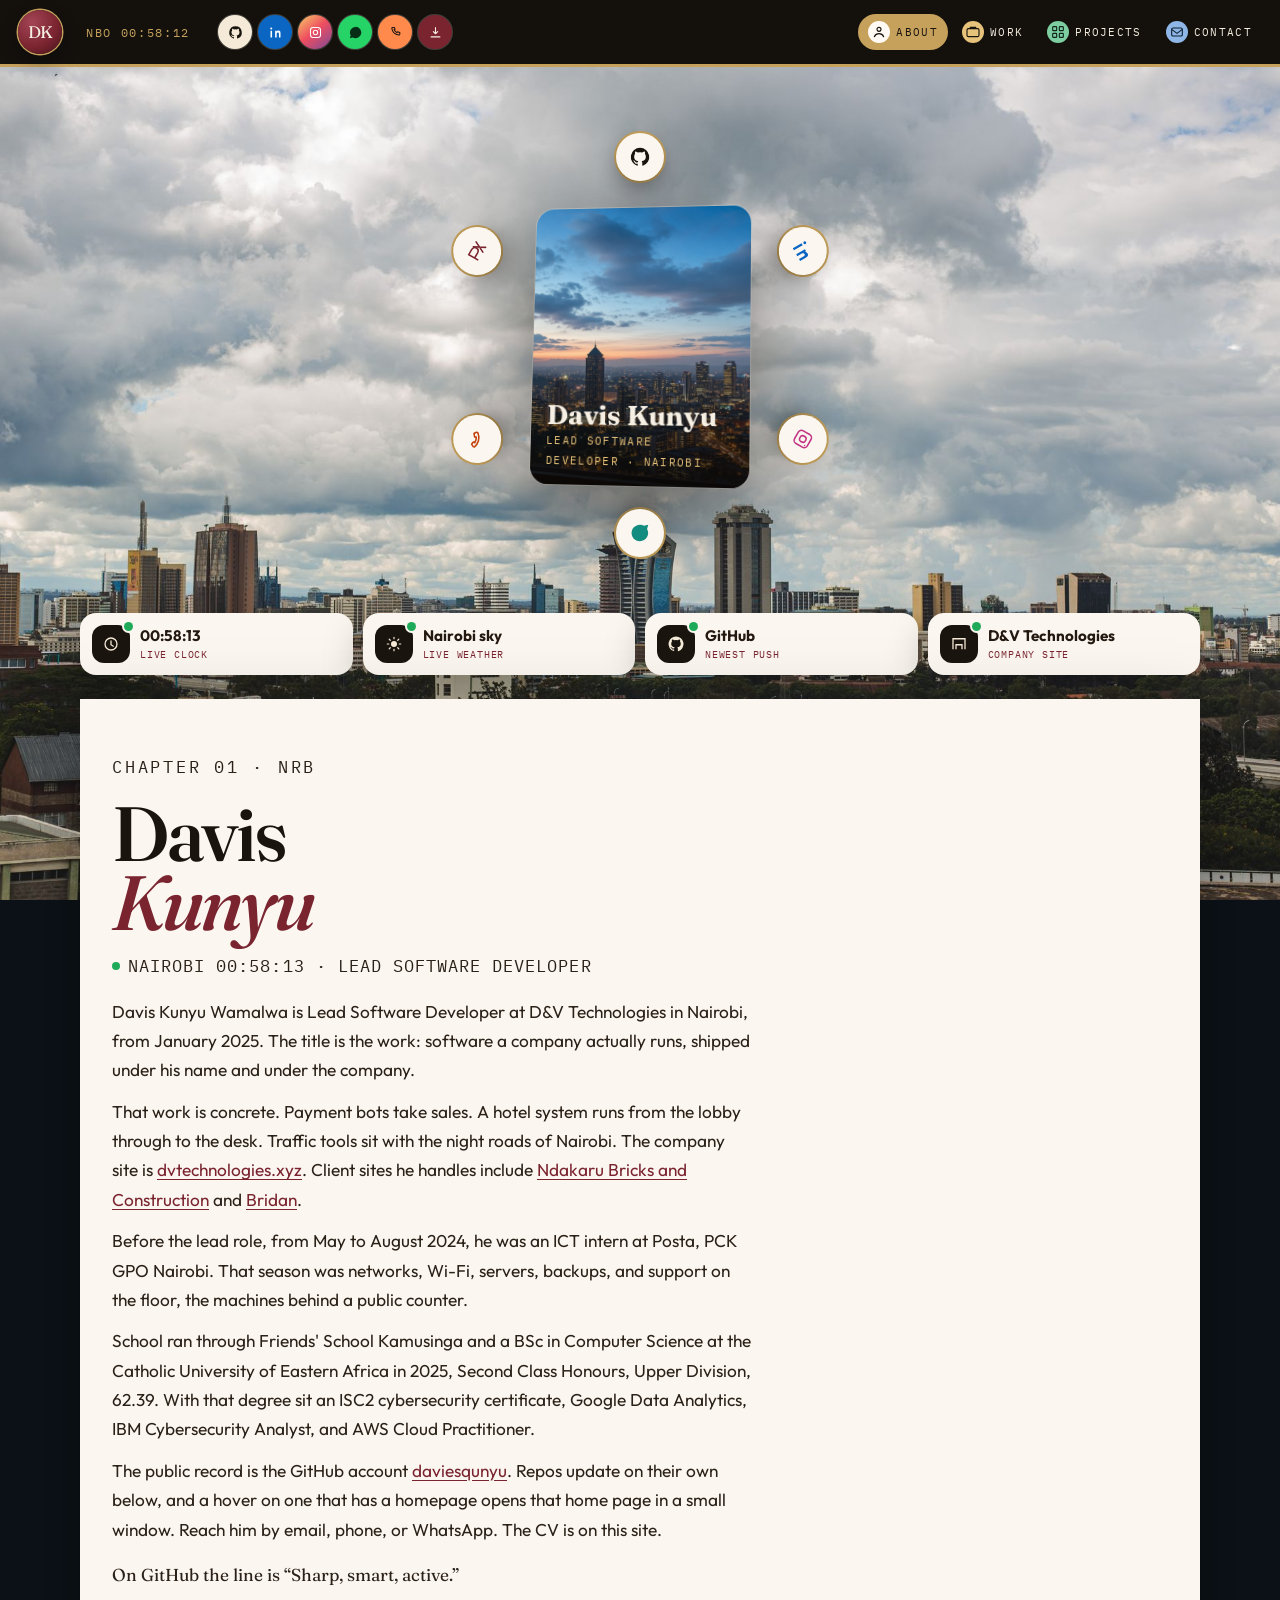
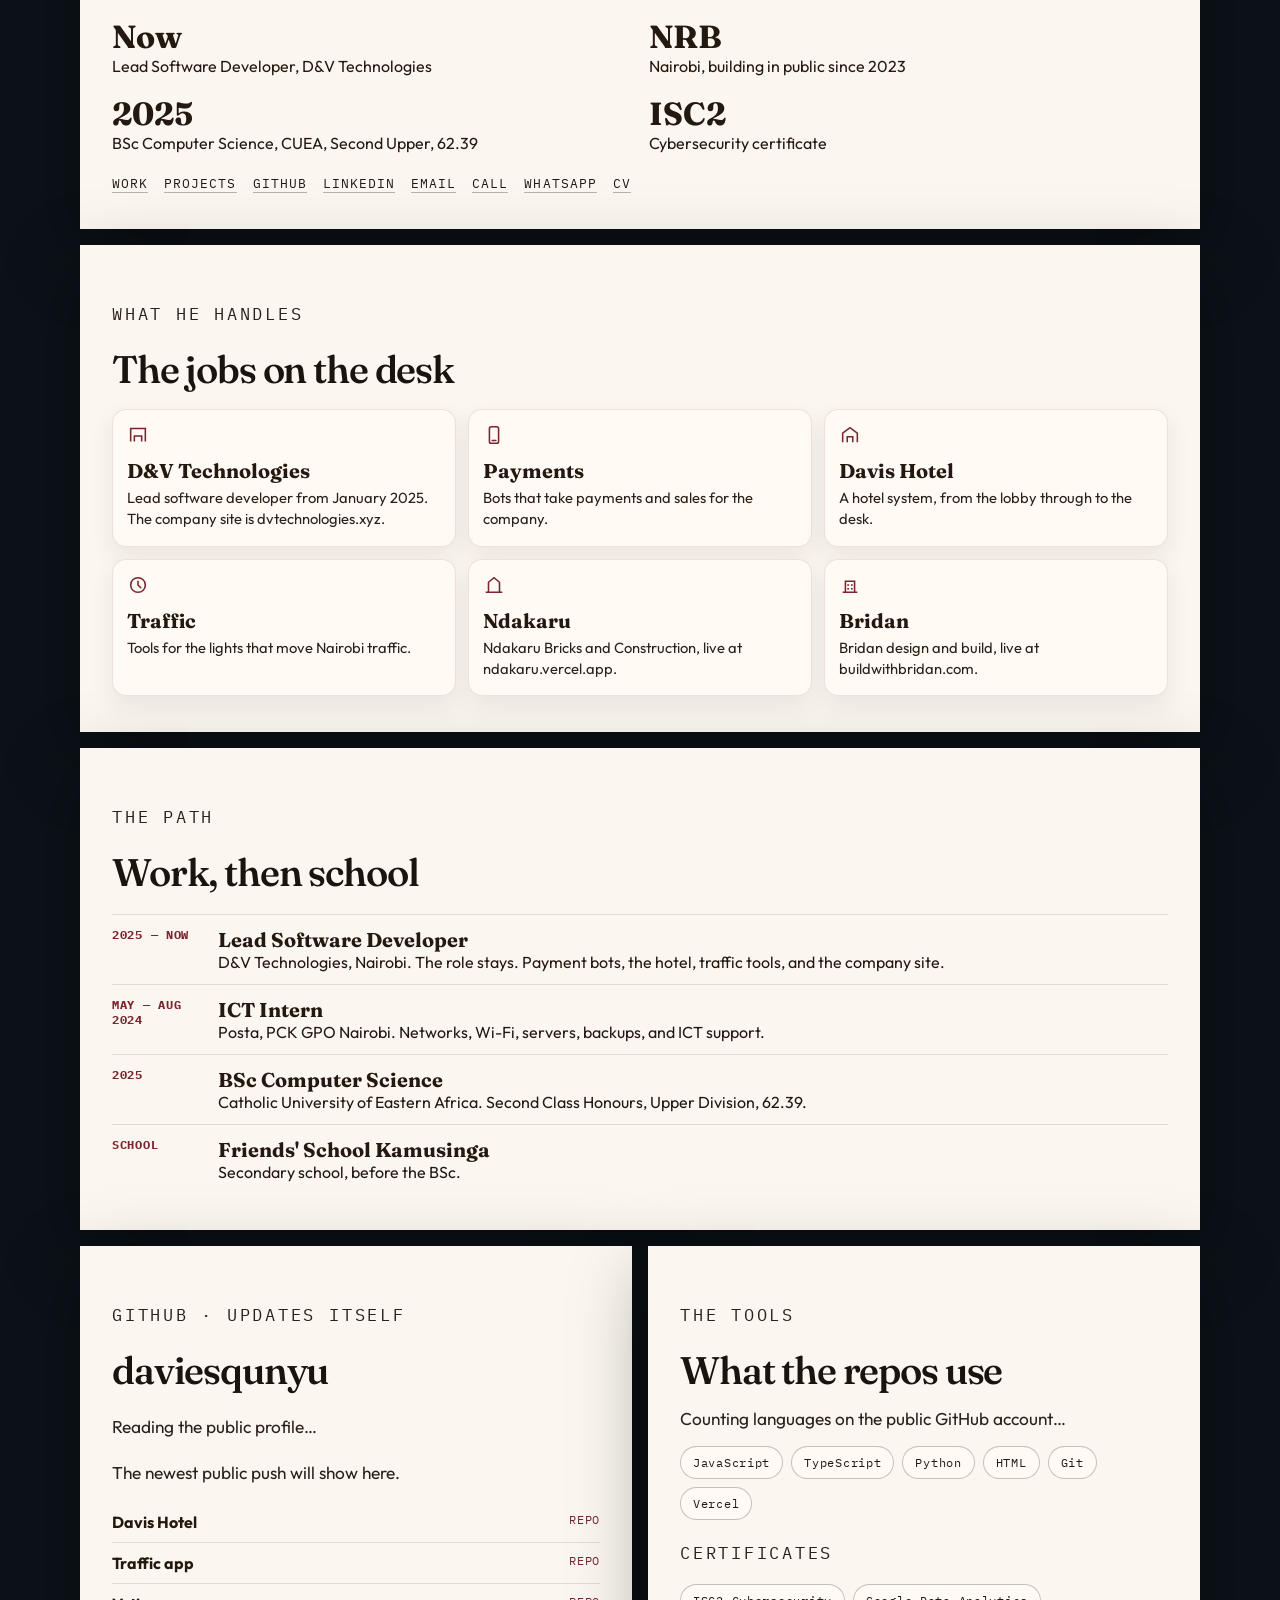
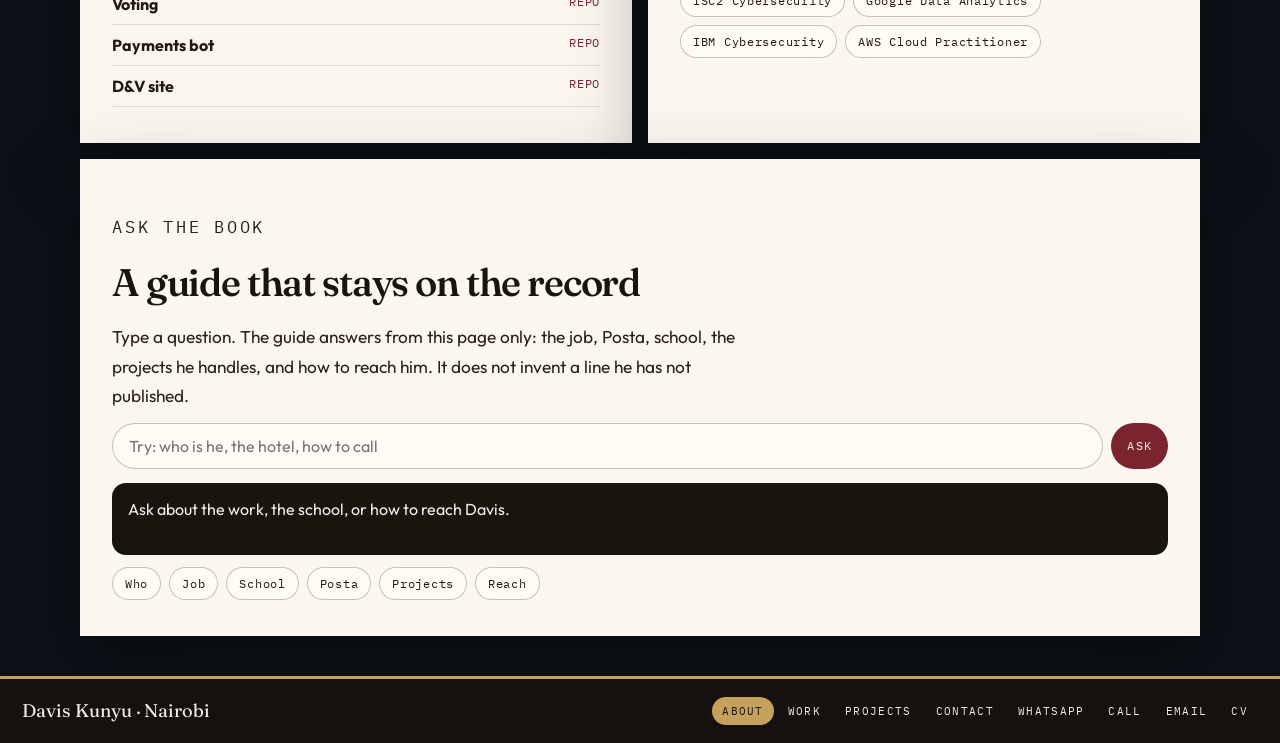
==== about/index.html @ 44b7984d "Remove the IT diploma and list the ISC2 cybersecurity certificate." ====
<!DOCTYPE html>
<html lang="en">
<head>
  <meta charset="UTF-8" />
  <meta name="viewport" content="width=device-width, initial-scale=1.0" />
  <title>The person — Davis Kunyu</title>
  <link rel="icon" href="/favicon.svg?v=4" type="image/svg+xml" />
  <link href="https://fonts.googleapis.com/css2?family=Fraunces:ital,opsz,wght@0,9..144,500;1,9..144,500&family=IBM+Plex+Mono:wght@400;500&family=Outfit:wght@400;500&display=swap" rel="stylesheet" />
  <link rel="stylesheet" href="/book.css" />
</head>
<body>
<header class="top">
  <a class="brand" href="/" aria-label="Davis Kunyu, home"><span class="mark" aria-hidden="true">DK</span></a>
  <time class="clock" id="nbo-clock">NBO</time>
  <div class="icon-row" aria-label="Profiles">
    <a href="https://github.com/daviesqunyu" aria-label="GitHub"><svg viewBox="0 0 24 24"><path fill="currentColor" d="M12 2a10 10 0 0 0-3.16 19.49c.5.09.68-.22.68-.48v-1.7c-2.78.6-3.37-1.34-3.37-1.34-.45-1.16-1.1-1.47-1.1-1.47-.9-.62.07-.6.07-.6 1 .07 1.53 1.04 1.53 1.04.89 1.53 2.34 1.09 2.91.83.09-.65.35-1.09.63-1.34-2.22-.25-4.56-1.11-4.56-4.95 0-1.09.39-1.99 1.03-2.69-.1-.25-.45-1.27.1-2.65 0 0 .84-.27 2.75 1.02A9.56 9.56 0 0 1 12 6.8a9.6 9.6 0 0 1 2.5.34c1.9-1.29 2.74-1.02 2.74-1.02.55 1.38.2 2.4.1 2.65.64.7 1.03 1.6 1.03 2.69 0 3.85-2.34 4.7-4.57 4.95.36.31.68.92.68 1.86v2.76c0 .26.18.58.69.48A10 10 0 0 0 12 2z"/></svg></a>
    <a href="https://www.linkedin.com/in/davis-kunyu" aria-label="LinkedIn"><svg viewBox="0 0 24 24"><path fill="currentColor" d="M6.5 9H4V20h2.5V9zM5.2 4A1.6 1.6 0 1 0 5.2 7.2 1.6 1.6 0 0 0 5.2 4zM20 20h-2.5v-5.6c0-1.55-.56-2.4-1.72-2.4-1.24 0-1.88.84-1.88 2.4V20H11.4V9H13.8v1.5c.5-.8 1.5-1.7 3.2-1.7 2.2 0 3 1.45 3 4.1V20z"/></svg></a>
    <a href="https://www.instagram.com/jerara_/" aria-label="Instagram"><svg viewBox="0 0 24 24"><rect x="4" y="4" width="16" height="16" rx="4" fill="none" stroke="currentColor" stroke-width="1.7"/><circle cx="12" cy="12" r="3.5" fill="none" stroke="currentColor" stroke-width="1.7"/><circle cx="17.2" cy="6.8" r="0.8" fill="currentColor"/></svg></a>
    <a href="https://wa.me/254759075816" aria-label="WhatsApp"><svg viewBox="0 0 24 24"><path fill="currentColor" d="M12 3a9 9 0 0 0-7.7 13.5L3 21l4.7-1.2A9 9 0 1 0 12 3zm4.1 11c-.2-.1-1.2-.6-1.4-.7-.2-.1-.3-.1-.5.1l-.5.6c-.1.2-.3.2-.5.1a6 6 0 0 1-1.8-1.1 6.6 6.6 0 0 1-1.2-1.5c-.1-.2 0-.3.1-.4l.4-.4.2-.3c.1-.1 0-.3 0-.4l-.7-1.6c-.2-.4-.3-.4-.5-.4h-.4c-.2 0-.4.1-.6.3-.2.2-.8.7-.8 1.8s.8 2.1.9 2.2c.1.2 1.5 2.4 3.7 3.3.5.2 1 .4 1.4.5.4-.1 1.2-.5 1.4-1 .2-.5.2-.9.1-1-.1-.1-.2-.1-.4-.2z"/></svg></a>
    <a href="tel:+254759075816" aria-label="Call"><svg viewBox="0 0 24 24"><path fill="none" stroke="currentColor" stroke-width="1.7" stroke-linejoin="round" d="M8 4h2.2l1.1 2.8-1.5.9a11 11 0 0 0 4.5 4.5l.9-1.5L18.9 12V14.2A1.8 1.8 0 0 1 17.2 16 13.2 13.2 0 0 1 6 4.8 1.8 1.8 0 0 1 8 4z"/></svg></a>
    <a href="/cv.pdf" aria-label="Download CV"><svg viewBox="0 0 24 24"><path fill="none" stroke="currentColor" stroke-width="1.7" stroke-linecap="round" d="M12 4v10m0 0l-3.5-3.5M12 14l3.5-3.5M5 19h14"/></svg></a>
  </div>
  <button class="menu" type="button" aria-expanded="false" aria-controls="site-nav">Menu</button>
  <nav id="site-nav" aria-label="Chapters">
    <a href="/about/"><svg viewBox="0 0 24 24" aria-hidden="true"><circle cx="12" cy="8" r="3" fill="none" stroke="currentColor" stroke-width="1.7"/><path d="M5 19c1.4-3 3.6-4.5 7-4.5S17.6 16 19 19" fill="none" stroke="currentColor" stroke-width="1.7" stroke-linecap="round"/></svg>About</a>
    <a href="/work/"><svg viewBox="0 0 24 24" aria-hidden="true"><rect x="3" y="7" width="18" height="12" rx="2" fill="none" stroke="currentColor" stroke-width="1.7"/><path d="M8 7V5h8v2" fill="none" stroke="currentColor" stroke-width="1.7"/></svg>Work</a>
    <a href="/projects/"><svg viewBox="0 0 24 24" aria-hidden="true"><rect x="4" y="4" width="6" height="6" rx="1" fill="none" stroke="currentColor" stroke-width="1.7"/><rect x="14" y="4" width="6" height="6" rx="1" fill="none" stroke="currentColor" stroke-width="1.7"/><rect x="4" y="14" width="6" height="6" rx="1" fill="none" stroke="currentColor" stroke-width="1.7"/><rect x="14" y="14" width="6" height="6" rx="1" fill="none" stroke="currentColor" stroke-width="1.7"/></svg>Projects</a>
    <a href="/write/"><svg viewBox="0 0 24 24" aria-hidden="true"><rect x="4" y="6" width="16" height="12" rx="2" fill="none" stroke="currentColor" stroke-width="1.7"/><path d="M4 8l8 6 8-6" fill="none" stroke="currentColor" stroke-width="1.7"/></svg>Contact</a>
  </nav>
</header>

  <div class="person">
    <section class="about-stage" aria-label="Live portrait">
      <div class="stage-3d" id="tilt-wrap">
        <div class="ring">
          <a class="orb" style="--i:0" href="https://github.com/daviesqunyu" aria-label="GitHub"><span class="orb-face"><svg viewBox="0 0 24 24"><path fill="currentColor" d="M12 2a10 10 0 0 0-3.16 19.49c.5.09.68-.22.68-.48v-1.7c-2.78.6-3.37-1.34-3.37-1.34-.45-1.16-1.1-1.47-1.1-1.47-.9-.62.07-.6.07-.6 1 .07 1.53 1.04 1.53 1.04.89 1.53 2.34 1.09 2.91.83.09-.65.35-1.09.63-1.34-2.22-.25-4.56-1.11-4.56-4.95 0-1.09.39-1.99 1.03-2.69-.1-.25-.45-1.27.1-2.65 0 0 .84-.27 2.75 1.02A9.56 9.56 0 0 1 12 6.8a9.6 9.6 0 0 1 2.5.34c1.9-1.29 2.74-1.02 2.74-1.02.55 1.38.2 2.4.1 2.65.64.7 1.03 1.6 1.03 2.69 0 3.85-2.34 4.7-4.57 4.95.36.31.68.92.68 1.86v2.76c0 .26.18.58.69.48A10 10 0 0 0 12 2z"/></svg></span></a>
          <a class="orb" style="--i:1" href="https://www.linkedin.com/in/davis-kunyu" aria-label="LinkedIn"><span class="orb-face"><svg viewBox="0 0 24 24"><path fill="currentColor" d="M6.5 9H4V20h2.5V9zM5.2 4A1.6 1.6 0 1 0 5.2 7.2 1.6 1.6 0 0 0 5.2 4zM20 20h-2.5v-5.6c0-1.55-.56-2.4-1.72-2.4-1.24 0-1.88.84-1.88 2.4V20H11.4V9H13.8v1.5c.5-.8 1.5-1.7 3.2-1.7 2.2 0 3 1.45 3 4.1V20z"/></svg></span></a>
          <a class="orb" style="--i:2" href="https://www.instagram.com/jerara_/" aria-label="Instagram"><span class="orb-face"><svg viewBox="0 0 24 24"><rect x="4" y="4" width="16" height="16" rx="4" fill="none" stroke="currentColor" stroke-width="1.7"/><circle cx="12" cy="12" r="3.5" fill="none" stroke="currentColor" stroke-width="1.7"/><circle cx="17.2" cy="6.8" r="0.8" fill="currentColor"/></svg></span></a>
          <a class="orb" style="--i:3" href="https://wa.me/254759075816" aria-label="WhatsApp"><span class="orb-face"><svg viewBox="0 0 24 24"><path fill="currentColor" d="M12 3a9 9 0 0 0-7.7 13.5L3 21l4.7-1.2A9 9 0 1 0 12 3zm4.1 11c-.2-.1-1.2-.6-1.4-.7-.2-.1-.3-.1-.5.1l-.5.6c-.1.2-.3.2-.5.1a6 6 0 0 1-1.8-1.1 6.6 6.6 0 0 1-1.2-1.5c-.1-.2 0-.3.1-.4l.4-.4.2-.3c.1-.1 0-.3 0-.4l-.7-1.6c-.2-.4-.3-.4-.5-.4h-.4c-.2 0-.4.1-.6.3-.2.2-.8.7-.8 1.8s.8 2.1.9 2.2c.1.2 1.5 2.4 3.7 3.3.5.2 1 .4 1.4.5.4-.1 1.2-.5 1.4-1 .2-.5.2-.9.1-1-.1-.1-.2-.1-.4-.2z"/></svg></span></a>
          <a class="orb" style="--i:4" href="tel:+254759075816" aria-label="Call"><span class="orb-face"><svg viewBox="0 0 24 24"><path fill="none" stroke="currentColor" stroke-width="1.7" stroke-linejoin="round" d="M8 4h2.2l1.1 2.8-1.5.9a11 11 0 0 0 4.5 4.5l.9-1.5L18.9 12V14.2A1.8 1.8 0 0 1 17.2 16 13.2 13.2 0 0 1 6 4.8 1.8 1.8 0 0 1 8 4z"/></svg></span></a>
          <a class="orb" style="--i:5" href="https://dvtechnologies.xyz" aria-label="D and V Technologies"><span class="orb-face"><svg viewBox="0 0 24 24"><path fill="none" stroke="currentColor" stroke-width="1.7" d="M4 18V6h6.2c2.6 0 4.2 1.5 4.2 3.7S12.8 13.4 10.2 13.4H4"/><path fill="none" stroke="currentColor" stroke-width="1.7" stroke-linecap="round" d="M14 6l6 12M20 6l-6 12"/></svg></span></a>
        </div>
        <div class="tilt" id="tilt">
          <img src="/images/nairobi-dusk.jpg" alt="Nairobi at dusk" />
          <div class="tilt-face">
            <strong>Davis Kunyu</strong>
            <em>Lead Software Developer · Nairobi</em>
          </div>
        </div>
      </div>
      <div class="live-row">
        <div class="live-pill">
          <span class="live-ico" aria-hidden="true"><span class="dot"></span><svg viewBox="0 0 24 24"><circle cx="12" cy="12" r="8" fill="none" stroke="currentColor" stroke-width="1.7"/><path d="M12 8v5l3 2" fill="none" stroke="currentColor" stroke-width="1.7" stroke-linecap="round"/></svg></span>
          <span><b id="live-clock">Nairobi</b><small>Live clock</small></span>
        </div>
        <div class="live-pill">
          <span class="live-ico" aria-hidden="true"><span class="dot"></span><svg viewBox="0 0 24 24"><circle cx="12" cy="12" r="4" fill="currentColor"/><path d="M12 3v2M12 19v2M3 12h2M19 12h2M5.6 5.6l1.4 1.4M17 17l1.4 1.4M18.4 5.6L17 7M7 17l-1.4 1.4" fill="none" stroke="currentColor" stroke-width="1.6" stroke-linecap="round"/></svg></span>
          <span><b id="live-sky">Nairobi sky</b><small>Live weather</small></span>
        </div>
        <a class="live-pill" href="https://github.com/daviesqunyu">
          <span class="live-ico" aria-hidden="true"><span class="dot"></span><svg viewBox="0 0 24 24"><path fill="currentColor" d="M12 2a10 10 0 0 0-3.16 19.49c.5.09.68-.22.68-.48v-1.7c-2.78.6-3.37-1.34-3.37-1.34-.45-1.16-1.1-1.47-1.1-1.47-.9-.62.07-.6.07-.6 1 .07 1.53 1.04 1.53 1.04.89 1.53 2.34 1.09 2.91.83.09-.65.35-1.09.63-1.34-2.22-.25-4.56-1.11-4.56-4.95 0-1.09.39-1.99 1.03-2.69-.1-.25-.45-1.27.1-2.65 0 0 .84-.27 2.75 1.02A9.56 9.56 0 0 1 12 6.8a9.6 9.6 0 0 1 2.5.34c1.9-1.29 2.74-1.02 2.74-1.02.55 1.38.2 2.4.1 2.65.64.7 1.03 1.6 1.03 2.69 0 3.85-2.34 4.7-4.57 4.95.36.31.68.92.68 1.86v2.76c0 .26.18.58.69.48A10 10 0 0 0 12 2z"/></svg></span>
          <span><b id="live-repos">GitHub</b><small id="live-push">Newest push</small></span>
        </a>
        <a class="live-pill" href="https://dvtechnologies.xyz">
          <span class="live-ico" aria-hidden="true"><span class="dot"></span><svg viewBox="0 0 24 24"><path fill="none" stroke="currentColor" stroke-width="1.7" d="M4 19V5h16v14"/><path fill="none" stroke="currentColor" stroke-width="1.7" d="M8 19v-6h8v6"/></svg></span>
          <span><b>D&amp;V Technologies</b><small>Company site</small></span>
        </a>
      </div>
    </section>
    <main class="nrb about-long">
      <article class="copy story">
        <p class="kicker">Chapter 01 · NRB</p>
        <h1>Davis<br /><em>Kunyu</em></h1>
        <p class="now"><span class="pulse" aria-hidden="true"></span><span id="about-now">Nairobi · Lead Software Developer</span></p>
        <p class="lede">Davis Kunyu Wamalwa is Lead Software Developer at D&amp;V Technologies in Nairobi, from January 2025. The title is the work: software a company actually runs, shipped under his name and under the company.</p>
        <p class="lede">That work is concrete. Payment bots take sales. A hotel system runs from the lobby through to the desk. Traffic tools sit with the night roads of Nairobi. The company site is <a href="https://dvtechnologies.xyz">dvtechnologies.xyz</a>. Client sites he handles include <a href="https://ndakaru.vercel.app">Ndakaru Bricks and Construction</a> and <a href="https://buildwithbridan.com">Bridan</a>.</p>
        <p class="lede">Before the lead role, from May to August 2024, he was an ICT intern at Posta, PCK GPO Nairobi. That season was networks, Wi-Fi, servers, backups, and support on the floor, the machines behind a public counter.</p>
        <p class="lede">School ran through Friends' School Kamusinga and a BSc in Computer Science at the Catholic University of Eastern Africa in 2025, Second Class Honours, Upper Division, 62.39. With that degree sit an ISC2 cybersecurity certificate, Google Data Analytics, IBM Cybersecurity Analyst, and AWS Cloud Practitioner.</p>
        <p class="lede">The public record is the GitHub account <a href="https://github.com/daviesqunyu">daviesqunyu</a>. Repos update on their own below, and a hover on one that has a homepage opens that home page in a small window. Reach him by email, phone, or WhatsApp. The CV is on this site.</p>
        <p class="bio-line" id="gh-bio">On GitHub the line is “Sharp, smart, active.”</p>
        <div class="facts">
          <a class="fact" href="/work/"><strong>Now</strong> Lead Software Developer, D&amp;V Technologies</a>
          <a class="fact" href="https://dvtechnologies.xyz"><strong>NRB</strong> Nairobi, building in public since 2023</a>
          <a class="fact" href="/work/#seals"><strong>2025</strong> BSc Computer Science, CUEA, Second Upper, 62.39</a>
          <a class="fact" href="/work/#seals"><strong>ISC2</strong> Cybersecurity certificate</a>
        </div>
        <div class="links">
          <a href="/work/">Work</a>
          <a href="/projects/">Projects</a>
          <a href="https://github.com/daviesqunyu">GitHub</a>
          <a href="https://www.linkedin.com/in/davis-kunyu">LinkedIn</a>
          <a href="mailto:daviskunyu@gmail.com">Email</a>
          <a href="tel:+254759075816">Call</a>
          <a href="https://wa.me/254759075816">WhatsApp</a>
          <a href="/cv.pdf">CV</a>
        </div>
      </article>
      <section class="copy span" id="handles">
        <p class="kicker">What he handles</p>
        <h2>The jobs on the desk</h2>
        <div class="handle-grid">
          <a class="handle" href="https://dvtechnologies.xyz">
            <svg viewBox="0 0 24 24" aria-hidden="true"><path fill="none" stroke="currentColor" stroke-width="1.7" d="M4 19V5h16v14M8 19v-6h8v6"/></svg>
            <strong>D&amp;V Technologies</strong>
            <span>Lead software developer from January 2025. The company site is dvtechnologies.xyz.</span>
          </a>
          <a class="handle" href="/projects/">
            <svg viewBox="0 0 24 24" aria-hidden="true"><rect x="7" y="3" width="10" height="18" rx="2" fill="none" stroke="currentColor" stroke-width="1.7"/><path d="M10 18h4" stroke="currentColor" stroke-width="1.7" stroke-linecap="round"/></svg>
            <strong>Payments</strong>
            <span>Bots that take payments and sales for the company.</span>
          </a>
          <a class="handle" href="/projects/">
            <svg viewBox="0 0 24 24" aria-hidden="true"><path fill="none" stroke="currentColor" stroke-width="1.7" d="M4 20V10l8-6 8 6v10M9 20v-6h6v6"/></svg>
            <strong>Davis Hotel</strong>
            <span>A hotel system, from the lobby through to the desk.</span>
          </a>
          <a class="handle" href="/projects/">
            <svg viewBox="0 0 24 24" aria-hidden="true"><circle cx="12" cy="12" r="8" fill="none" stroke="currentColor" stroke-width="1.7"/><path d="M12 8v4l3 3" fill="none" stroke="currentColor" stroke-width="1.7" stroke-linecap="round"/></svg>
            <strong>Traffic</strong>
            <span>Tools for the lights that move Nairobi traffic.</span>
          </a>
          <a class="handle" href="https://ndakaru.vercel.app">
            <svg viewBox="0 0 24 24" aria-hidden="true"><path fill="none" stroke="currentColor" stroke-width="1.7" d="M3 20h18M6 20V9l6-5 6 5v11"/></svg>
            <strong>Ndakaru</strong>
            <span>Ndakaru Bricks and Construction, live at ndakaru.vercel.app.</span>
          </a>
          <a class="handle" href="https://buildwithbridan.com">
            <svg viewBox="0 0 24 24" aria-hidden="true"><path fill="none" stroke="currentColor" stroke-width="1.7" d="M4 20h16M7 20V8h10v12M9 12h2M13 12h2M9 16h2M13 16h2"/></svg>
            <strong>Bridan</strong>
            <span>Bridan design and build, live at buildwithbridan.com.</span>
          </a>
        </div>
      </section>
      <section class="copy span">
        <p class="kicker">The path</p>
        <h2>Work, then school</h2>
        <ol class="path-list">
          <li><b>2025 — now</b><span><strong>Lead Software Developer</strong> D&amp;V Technologies, Nairobi. The role stays. Payment bots, the hotel, traffic tools, and the company site.</span></li>
          <li><b>May — Aug 2024</b><span><strong>ICT Intern</strong> Posta, PCK GPO Nairobi. Networks, Wi-Fi, servers, backups, and ICT support.</span></li>
          <li><b>2025</b><span><strong>BSc Computer Science</strong> Catholic University of Eastern Africa. Second Class Honours, Upper Division, 62.39.</span></li>
          <li><b>School</b><span><strong>Friends' School Kamusinga</strong> Secondary school, before the BSc.</span></li>
        </ol>
      </section>
      <aside class="copy">
        <p class="kicker">GitHub · updates itself</p>
        <h2><a href="https://github.com/daviesqunyu">daviesqunyu</a></h2>
        <p id="gh-meta">Reading the public profile…</p>
        <p class="live-note" id="gh-latest">The newest public push will show here.</p>
        <ul class="gh-list" id="gh-repos">
          <li><a href="https://github.com/daviesqunyu/DAVIS-HOTEL"><strong>Davis Hotel</strong><span>Repo</span></a></li>
          <li><a href="https://github.com/daviesqunyu/Traffic_app"><strong>Traffic app</strong><span>Repo</span></a></li>
          <li><a href="https://github.com/daviesqunyu/VOTING"><strong>Voting</strong><span>Repo</span></a></li>
          <li><a href="https://github.com/daviesqunyu/dtdpaymentsbot"><strong>Payments bot</strong><span>Repo</span></a></li>
          <li><a href="https://github.com/daviesqunyu/D-V-TECHNOLOGIES.XYZ"><strong>D&amp;V site</strong><span>Repo</span></a></li>
        </ul>
      </aside>
      <aside class="copy" id="tools">
        <p class="kicker">The tools</p>
        <h2>What the repos use</h2>
        <p class="live-note" id="tool-note">Counting languages on the public GitHub account…</p>
        <div class="chips" id="tool-chips">
          <a href="/projects/">JavaScript</a>
          <a href="/projects/">TypeScript</a>
          <a href="/projects/">Python</a>
          <a href="/projects/">HTML</a>
          <a href="https://github.com/daviesqunyu">Git</a>
          <a href="/projects/">Vercel</a>
        </div>
        <p class="kicker seal-label">Certificates</p>
        <div class="chips">
          <a href="/work/#seals">ISC2 Cybersecurity</a>
          <a href="/work/#seals">Google Data Analytics</a>
          <a href="/work/#seals">IBM Cybersecurity</a>
          <a href="/work/#seals">AWS Cloud Practitioner</a>
        </div>
      </aside>
      <section class="copy span" id="ask-book">
        <p class="kicker">Ask the book</p>
        <h2>A guide that stays on the record</h2>
        <p class="lede">Type a question. The guide answers from this page only: the job, Posta, school, the projects he handles, and how to reach him. It does not invent a line he has not published.</p>
        <form class="ask" id="ask">
          <div class="ask-row">
            <input id="ask-q" type="text" name="q" autocomplete="off" placeholder="Try: who is he, the hotel, how to call" />
            <button type="submit">Ask</button>
          </div>
          <p class="ask-a" id="ask-a">Ask about the work, the school, or how to reach Davis.</p>
          <div class="chips">
            <button type="button" data-q="Who is Davis?">Who</button>
            <button type="button" data-q="What is his job?">Job</button>
            <button type="button" data-q="Where did he study?">School</button>
            <button type="button" data-q="What did he do at Posta?">Posta</button>
            <button type="button" data-q="Which projects does he handle?">Projects</button>
            <button type="button" data-q="How do I reach him?">Reach</button>
          </div>
        </form>
      </section>
    </main>
  </div>
  <script>
    var skip = { DavisPortfolio: 1, daviesqunyu: 1, "netflix.co.uk": 1, vday: 1 };
    var latest = "";
    function ago(iso) {
      var s = Math.max(0, (Date.now() - new Date(iso).getTime()) / 1000);
      if (s < 60) return "just now";
      if (s < 3600) return Math.floor(s / 60) + " min ago";
      if (s < 86400) return Math.floor(s / 3600) + " hr ago";
      var d = Math.floor(s / 86400);
      if (d < 30) return d + " days ago";
      var m = Math.floor(d / 30);
      if (m < 12) return m + " mo ago";
      return Math.floor(m / 12) + " yr ago";
    }
    function tick() {
      var line = document.getElementById("about-now");
      var clock = new Intl.DateTimeFormat("en-GB", { timeZone: "Africa/Nairobi", hour: "2-digit", minute: "2-digit", second: "2-digit", hour12: false }).format(new Date());
      var face = document.getElementById("live-clock");
      if (face) face.textContent = clock;
      if (!line) return;
      line.textContent = "Nairobi " + clock + " · Lead Software Developer" + (latest ? " · " + latest : "");
    }
    tick();
    setInterval(tick, 1000);
    fetch("https://api.github.com/users/daviesqunyu").then(function (r) { return r.json(); }).then(function (user) {
      var meta = document.getElementById("gh-meta");
      var bio = document.getElementById("gh-bio");
      if (!user || !user.public_repos) return;
      if (meta) meta.textContent = user.public_repos + " public repositories · " + user.followers + " followers · " + user.following + " following · " + (user.company || "D&V Technologies") + " · " + (user.location || "Nairobi");
      var reposLive = document.getElementById("live-repos");
      if (reposLive) reposLive.textContent = user.public_repos + " public repos";
      if (bio && user.bio) bio.textContent = "On GitHub the line is “" + user.bio + ".”";
    });
    fetch("https://api.github.com/users/daviesqunyu/repos?sort=updated&per_page=100").then(function (r) { return r.json(); }).then(function (repos) {
      var list = document.getElementById("gh-repos");
      var chips = document.getElementById("tool-chips");
      var note = document.getElementById("tool-note");
      var fresh = document.getElementById("gh-latest");
      if (!repos || !repos.filter) return;
      var kept = repos.filter(function (repo) { return !repo.fork && !skip[repo.name]; });
      if (kept[0]) {
        latest = kept[0].name.replace(/[-_]+/g, " ") + ", " + ago(kept[0].pushed_at);
        if (fresh) fresh.textContent = "Newest public push: " + kept[0].name + " · " + ago(kept[0].pushed_at);
        var pushLive = document.getElementById("live-push");
        if (pushLive) pushLive.textContent = kept[0].name + " · " + ago(kept[0].pushed_at);
        tick();
      }
      if (list) {
        list.textContent = "";
        var shown = kept.slice().sort(function (a, b) {
          function has(repo) {
            var home = (repo.homepage || "").trim();
            return home.indexOf("https://") === 0 || home.indexOf("http://") === 0;
          }
          return (has(b) ? 1 : 0) - (has(a) ? 1 : 0);
        });
        shown.slice(0, 7).forEach(function (repo) {
          var home = (repo.homepage || "").trim();
          if (home.indexOf("https://") !== 0 && home.indexOf("http://") !== 0) home = "";
          var item = document.createElement("li");
          if (home) item.setAttribute("data-preview", home);
          var link = document.createElement("a");
          link.href = repo.html_url;
          var name = document.createElement("strong");
          name.textContent = repo.name.replace(/[-_]+/g, " ");
          var lang = document.createElement("span");
          lang.textContent = (repo.language || "repo") + " · " + ago(repo.pushed_at);
          link.appendChild(name);
          link.appendChild(lang);
          item.appendChild(link);
          if (home) {
            var domain = document.createElement("a");
            domain.className = "domain";
            domain.href = home;
            domain.target = "_blank";
            domain.rel = "noopener";
            try { domain.textContent = new URL(home).host.replace(/^www\./, ""); } catch (e) { domain.textContent = home; }
            item.appendChild(domain);
          }
          list.appendChild(item);
        });
        var peek = document.createElement("div");
        peek.className = "peek";
        peek.hidden = true;
        var peekHost = document.createElement("p");
        var frameWrap = document.createElement("div");
        frameWrap.className = "peek-frame";
        var frame = document.createElement("iframe");
        frame.title = "Home page preview";
        frame.setAttribute("loading", "eager");
        frame.addEventListener("load", function () {
          if (frame.getAttribute("src")) frameWrap.classList.add("ready");
        });
        frameWrap.appendChild(frame);
        peek.appendChild(peekHost);
        peek.appendChild(frameWrap);
        document.body.appendChild(peek);
        function place(e) {
          var x = e.clientX + 18;
          var y = e.clientY + 18;
          if (x + 480 > window.innerWidth) x = Math.max(8, e.clientX - 476);
          if (y + 340 > window.innerHeight) y = Math.max(8, e.clientY - 348);
          peek.style.left = x + "px";
          peek.style.top = y + "px";
        }
        list.addEventListener("mousemove", function (e) {
          var row = e.target.closest("[data-preview]");
          if (!row) { peek.hidden = true; return; }
          var url = row.getAttribute("data-preview");
          if (frame.getAttribute("src") !== url) {
            frameWrap.classList.remove("ready");
            frame.setAttribute("src", url);
            try { peekHost.textContent = new URL(url).host.replace(/^www\./, ""); } catch (err) { peekHost.textContent = url; }
          }
          peek.hidden = false;
          place(e);
        });
        list.addEventListener("mouseleave", function () { peek.hidden = true; });
      }
      var counts = {};
      kept.forEach(function (repo) {
        if (!repo.language) return;
        counts[repo.language] = (counts[repo.language] || 0) + 1;
      });
      var langs = Object.keys(counts).sort(function (a, b) { return counts[b] - counts[a]; });
      if (chips && langs.length) {
        chips.textContent = "";
        langs.forEach(function (lang) {
          var link = document.createElement("a");
          link.href = "/projects/";
          link.textContent = lang + " · " + counts[lang];
          chips.appendChild(link);
        });
      }
      if (chips) {
        var git = document.createElement("a");
        git.href = "https://github.com/daviesqunyu";
        git.textContent = "Git";
        var vercel = document.createElement("a");
        vercel.href = "/projects/";
        vercel.textContent = "Vercel";
        chips.appendChild(git);
        chips.appendChild(vercel);
      }
      if (note) note.textContent = langs.length + " languages across " + kept.length + " public repositories, counted live. Git and Vercel sit with them.";
    });
    var skyWords = { 0: "Clear", 1: "Mainly clear", 2: "Partly cloudy", 3: "Cloudy", 45: "Fog", 48: "Fog", 51: "Drizzle", 53: "Drizzle", 55: "Drizzle", 61: "Rain", 63: "Rain", 65: "Heavy rain", 80: "Showers", 81: "Showers", 82: "Showers", 95: "Thunder" };
    fetch("https://api.open-meteo.com/v1/forecast?latitude=-1.2921&longitude=36.8219&current=temperature_2m,weather_code&timezone=Africa%2FNairobi").then(function (r) { return r.json(); }).then(function (data) {
      var sky = document.getElementById("live-sky");
      if (!sky || !data.current) return;
      var code = data.current.weather_code;
      var name = skyWords[code] || "Nairobi";
      sky.textContent = Math.round(data.current.temperature_2m) + "°C · " + name;
    }).catch(function () {});
    var tilt = document.getElementById("tilt");
    var tiltWrap = document.getElementById("tilt-wrap");
    var reduceMotion = window.matchMedia("(prefers-reduced-motion: reduce)").matches;
    if (tilt && tiltWrap && !reduceMotion) {
      tiltWrap.addEventListener("mousemove", function (e) {
        var box = tiltWrap.getBoundingClientRect();
        var x = (e.clientX - box.left) / box.width - 0.5;
        var y = (e.clientY - box.top) / box.height - 0.5;
        tilt.style.animation = "none";
        tilt.style.transform = "rotateY(" + (x * 18).toFixed(2) + "deg) rotateX(" + (-y * 12).toFixed(2) + "deg)";
      });
      tiltWrap.addEventListener("mouseleave", function () {
        tilt.style.animation = "";
        tilt.style.transform = "";
      });
    }
    var replies = [
      { keys: ["who", "name", "davis", "about"], text: "Davis Kunyu Wamalwa is Lead Software Developer at D&V Technologies in Nairobi, from January 2025." },
      { keys: ["job", "work", "role", "lead", "company", "dv", "technologies", "project", "projects", "handle", "handles"], text: "He is Lead Software Developer at D&V Technologies. The company site is dvtechnologies.xyz. He handles payment bots, Davis Hotel, traffic tools, Ndakaru Bricks and Construction, and Bridan." },
      { keys: ["posta", "intern", "internship", "pck", "gpo"], text: "From May to August 2024 he was an ICT intern at Posta, PCK GPO Nairobi: networks, Wi-Fi, servers, backups, and ICT support." },
      { keys: ["diploma", "ntti"], text: "There is no diploma in Information Technology on this record. School is Friends' School Kamusinga, then the BSc in Computer Science at CUEA in 2025." },
      { keys: ["school", "study", "education", "university", "cuea", "degree", "kamusinga"], text: "Friends' School Kamusinga, then a BSc in Computer Science at CUEA in 2025, Second Class Honours, Upper Division, 62.39." },
      { keys: ["certificate", "certificates", "cert", "google", "ibm", "aws", "analytics", "cyber", "isc2"], text: "The certificates with the degree are an ISC2 cybersecurity certificate, Google Data Analytics, IBM Cybersecurity Analyst, and AWS Cloud Practitioner." },
      { keys: ["hotel"], text: "Davis Hotel is a hotel system he handles, from the lobby through to the desk." },
      { keys: ["pay", "payment", "payments", "bot", "bots", "sales"], text: "The payments work is bots that take payments and sales for the company." },
      { keys: ["traffic", "lights"], text: "The traffic tools sit with the lights that move Nairobi traffic." },
      { keys: ["ndakaru", "bricks"], text: "Ndakaru Bricks and Construction is one of the sites he handles: ndakaru.vercel.app." },
      { keys: ["bridan"], text: "Bridan design and build is live at buildwithbridan.com." },
      { keys: ["github", "repo", "repos", "code"], text: "The public GitHub account is daviesqunyu. The list on this page updates from that account, and a hover opens a homepage when the repo has one." },
      { keys: ["nairobi", "where", "location", "city"], text: "He is in Nairobi. The clock and the weather on this page both read the city live." },
      { keys: ["email", "phone", "call", "whatsapp", "reach", "contact", "cv"], text: "Email daviskunyu@gmail.com, call or WhatsApp +254 759 075 816, LinkedIn davis-kunyu, and the CV is on this site." },
      { keys: ["ai", "guide", "ask"], text: "This guide reads the public record on the About page. It is not a model trained on Davis, and it will not invent a fact." }
    ];
    function replyTo(raw) {
      var words = String(raw || "").toLowerCase().split(/[^a-z0-9]+/).filter(Boolean);
      var i, j;
      for (i = 0; i < replies.length; i++) {
        for (j = 0; j < replies[i].keys.length; j++) {
          if (words.indexOf(replies[i].keys[j]) !== -1) return replies[i].text;
        }
      }
      return "The book only answers from the public record. Ask about the job, Posta, school, the hotel, payments, traffic, Ndakaru, Bridan, or how to reach him.";
    }
    var askForm = document.getElementById("ask");
    var askQ = document.getElementById("ask-q");
    var askA = document.getElementById("ask-a");
    function showAsk(value) {
      if (askQ) askQ.value = value;
      if (askA) askA.textContent = replyTo(value);
    }
    if (askForm) {
      askForm.addEventListener("submit", function (e) {
        e.preventDefault();
        showAsk(askQ ? askQ.value : "");
      });
      var prompts = askForm.querySelectorAll("[data-q]");
      for (var p = 0; p < prompts.length; p++) {
        prompts[p].addEventListener("click", function () { showAsk(this.getAttribute("data-q")); });
      }
    }
  </script>
<footer class="foot">
  <p>Davis Kunyu · Nairobi</p>
  <nav aria-label="Footer">
    <a href="/about/" aria-label="About">About</a>
    <a href="/work/" aria-label="Work">Work</a>
    <a href="/projects/" aria-label="Projects">Projects</a>
    <a href="/write/" aria-label="Contact">Contact</a>
    <a href="https://wa.me/254759075816" aria-label="WhatsApp">WhatsApp</a>
    <a href="tel:+254759075816" aria-label="Call">Call</a>
    <a href="mailto:daviskunyu@gmail.com" aria-label="Email">Email</a>
    <a href="/cv.pdf" aria-label="CV">CV</a>
  </nav>
</footer>
<script src="/shell.js"></script>
</body>
</html>
---- book.css ----
:root {
  --ink: #1a140f;
  --cream: #f4ecdf;
  --oxblood: #7a2430;
  --gold: #c6a15b;
  --serif: "Fraunces", "Iowan Old Style", Georgia, serif;
  --sans: "Outfit", "Avenir Next", sans-serif;
  --mono: "IBM Plex Mono", ui-monospace, monospace;
}
* { box-sizing: border-box; }
html { scroll-behavior: smooth; }
body {
  margin: 0; min-height: 100vh; display: flex; flex-direction: column;
  color: var(--ink); font-family: var(--sans); background: var(--cream);
}
.spread, .person, .ledger, .plates, .bench, .seals, .letter, .frames, .record, .stage { flex: 1; }

.top {
  position: sticky; top: 0; z-index: 30;
  display: flex; align-items: center; gap: 16px;
  min-height: 64px; height: auto; flex-wrap: wrap; padding: 10px 18px;
  background: #14110d; color: var(--cream);
  border-bottom: 3px solid var(--gold);
}
.brand { color: var(--cream); text-decoration: none; display: inline-flex; align-items: center; }
.mark {
  width: 44px; height: 44px; display: grid; place-items: center; border-radius: 50%;
  background: radial-gradient(circle at 32% 28%, #a34454, #7a2430 58%, #3d1016);
  color: #f6efe4; font-family: var(--serif); font-size: 1.05rem; letter-spacing: -0.07em;
  box-shadow: 0 0 0 1.5px #c6a15b, 0 8px 18px rgba(0,0,0,.35);
}
.brand:hover .mark { background: var(--gold); color: #1a140f; }
.clock { margin-left: 8px; font-family: var(--mono); font-size: 12px; letter-spacing: 0.14em; color: var(--gold); }
.menu {
  display: none; margin-left: 8px; border: 1px solid var(--gold); background: transparent; color: var(--cream);
  border-radius: 999px; padding: 6px 12px; letter-spacing: 0.12em; text-transform: uppercase; font-family: var(--mono); font-size: 11px;
}
.top nav { display: flex; flex-wrap: wrap; gap: 4px; margin-left: auto; }
.top nav a, .foot a {
  color: var(--cream); text-decoration: none; border-radius: 999px;
  padding: 7px 10px; font-family: var(--mono); font-size: 11px; letter-spacing: 0.12em; text-transform: uppercase;
  display: inline-flex; align-items: center; gap: 6px;
}
.top svg, .icon-row svg { width: 15px; height: 15px; display: block; }
.icon-row { display: flex; gap: 6px; margin-left: 12px; }
.icon-row a {
  width: 34px; height: 34px; display: grid; place-items: center; border-radius: 50%;
  border: 0; color: #1a140f; padding: 0;
  box-shadow: 0 0 0 1px rgba(246,239,228,.2);
  transition: transform .2s ease, background .2s ease, color .2s ease;
}
.icon-row a[aria-label="GitHub"] { background: #f4ead7; color: #1a140f; }
.icon-row a[aria-label="LinkedIn"] { background: #0a66c2; color: #fff; }
.icon-row a[aria-label="Instagram"] { background: linear-gradient(140deg, #f7ce68, #ee4d5f 48%, #7b4b9a); color: #fff; }
.icon-row a[aria-label="WhatsApp"] { background: #25d366; color: #062e16; }
.icon-row a[aria-label="Call"] { background: #ff8a4c; color: #1a140f; }
.icon-row a[aria-label="Download CV"] { background: #7a2430; color: #f6efe4; }
.icon-row a:hover { transform: translateY(-2px); background: #fffaf3; color: #1a140f; }
.top nav a svg {
  width: 22px; height: 22px; padding: 3px; box-sizing: border-box; border-radius: 50%;
  transition: background .2s ease, color .2s ease;
}
.top nav a[href="/about/"] svg { color: #fff5f0; background: #c4524a; }
.top nav a[href="/work/"] svg { color: #1a140f; background: #e7c27a; }
.top nav a[href="/projects/"] svg { color: #10261c; background: #7dcea0; }
.top nav a[href="/write/"] svg { color: #102033; background: #8eb7e8; }
.top nav a:hover svg, .top nav a.on svg { color: #1a140f; background: #fffaf3; }
.copy-mail {
  border: 0; background: var(--oxblood); color: #f6efe4; border-radius: 999px;
  padding: 8px 14px; margin-left: 8px; font-family: var(--mono); letter-spacing: 0.08em; text-transform: uppercase; font-size: 12px;
}
.chips { display: flex; flex-wrap: wrap; gap: 8px; margin-top: 12px; }
.chips a { text-decoration: none; border: 1px solid rgba(26,20,15,.25); border-radius: 999px; padding: 8px 12px; font-family: var(--mono); font-size: 12px; letter-spacing: 0.06em; color: #241910; background: #fffaf3; }
#seals { margin-top: 28px; background: #fbf7f0; color: #241910; padding: 22px 22px 26px; }
.seal-row { display: flex; flex-wrap: wrap; gap: 8px; margin-top: 18px; }
.seal-row a { background: #f7f1e6; color: var(--ink); text-decoration: none; border-radius: 999px; padding: 8px 12px; font-family: var(--mono); font-size: 12px; }
.cap em { font-style: normal; font-family: var(--mono); font-size: 10px; letter-spacing: 0.14em; text-transform: uppercase; color: #e7c27a; }
.cap em.live { color: #b7f0c8; }
.top nav a:hover, .top nav a.on, .foot a:hover, .foot a.on { background: var(--gold); color: #1a140f; }
.foot {
  display: flex; justify-content: space-between; gap: 16px; flex-wrap: wrap; align-items: center;
  padding: 18px 22px; background: #14110e; color: var(--cream); border-top: 3px solid var(--gold);
}
.foot p { margin: 0; font-family: var(--serif); font-size: 1.15rem; }
.foot nav { display: flex; flex-wrap: wrap; gap: 4px; }
img { max-width: 100%; display: block; }
a { color: inherit; }
button { font: inherit; cursor: pointer; }
:focus-visible { outline: 2px solid var(--gold); outline-offset: 3px; }

.ribbon {
  position: sticky; top: 0; z-index: 5;
  display: flex; justify-content: space-between; gap: 16px; align-items: center;
  padding: 14px 22px; font-family: var(--mono); font-size: 12px; letter-spacing: 0.12em;
  text-transform: uppercase;
}
.ribbon a { text-decoration: none; }
.ribbon nav { display: flex; flex-wrap: wrap; gap: 12px 16px; }
.ribbon a.on { color: var(--oxblood); }

.stage {
  min-height: 100vh; position: relative; display: grid; place-items: center;
  overflow: hidden; color: var(--cream); background: #120e0b;
}
.stage-bg, .wash {
  position: absolute; inset: 0; width: 100%; height: 100%; object-fit: cover;
  pointer-events: none;
}
.wash {
  background: linear-gradient(180deg, rgba(12,8,6,.25), rgba(12,8,6,.55));
}
.opener {
  position: relative; z-index: 1;
  display: flex; flex-direction: column; align-items: center;
}
.volume {
  position: relative; width: min(340px, 86vw); height: min(480px, 62vh);
  border: 0; padding: 0; background: transparent; perspective: 1600px;
}
.leaf {
  height: 100%; padding: 32px 24px 28px 42px;
  display: flex; flex-direction: column; justify-content: center; gap: 4px;
  color: var(--ink); text-align: left;
}
.leaf small { font-family: var(--mono); letter-spacing: 0.16em; text-transform: uppercase; color: var(--oxblood); font-size: 11px; }
.leaf b { font-family: var(--serif); font-weight: 560; font-size: 1.7rem; }
.volume-pages, .volume-cover {
  position: absolute; inset: 0; border-radius: 2px 10px 10px 2px;
}
.volume-pages {
  background:
    repeating-linear-gradient(90deg, transparent 0 3px, rgba(90,60,30,.08) 3px 4px),
    linear-gradient(90deg, #d9cbb6, #f7f1e6 12%, #fffaf2);
  transform: translate(10px, 6px);
  box-shadow: 0 30px 70px rgba(0,0,0,.5);
}
.volume-cover {
  background:
    radial-gradient(circle at 20% 10%, rgba(255,220,160,.18), transparent 40%),
    linear-gradient(160deg, #8a3140, #5c1822 60%, #3d1016);
  color: #f6efe4; transform-origin: left center; transform-style: preserve-3d;
  transition: transform 1.05s cubic-bezier(.2,.7,.2,1);
  display: flex; flex-direction: column; justify-content: space-between;
  padding: 1.5rem 1.3rem; text-align: left;
  box-shadow: inset 0 0 0 1px rgba(244,234,215,.28), 8px 0 0 #4a121b;
}
.volume-cover small, .volume-cover em {
  font-family: var(--mono); letter-spacing: 0.18em; text-transform: uppercase; font-style: normal; font-size: 11px;
}
.volume-cover strong {
  font-family: var(--serif); font-weight: 560; font-size: clamp(2.6rem, 6vw, 3.4rem); line-height: 0.9; letter-spacing: -0.03em;
}
.volume.is-open .volume-cover { transform: rotateY(-158deg); }
.volume-pages { overflow: hidden; }
.film { position: absolute; inset: 0; display: flex; flex-direction: column; background: #100d0b; }
.perfs, .filmbar { flex: none; }
.perfs {
  height: 16px;
  background:
    radial-gradient(circle at 10px 8px, #1a140f 3.2px, transparent 3.6px) 0 0 / 22px 16px repeat-x,
    #c6a15b;
}
.filmbar { height: 3px; background: #2a2118; }
.filmbar i { display: block; height: 100%; width: 16%; background: #f4ead7; transition: width .6s ease; }
.screen { position: relative; flex: 1; overflow: hidden; }
.shot {
  position: absolute; inset: 0; display: flex; flex-direction: column;
  opacity: 0; transition: opacity .7s ease;
}
.shot.is-on { opacity: 1; }
.shot img { width: 100%; height: 58%; object-fit: cover; transform: scale(1.08); }
.shot.is-on img { animation: film-drift 3.4s ease-out both; }
@keyframes film-drift { from { transform: scale(1.14); } to { transform: scale(1); } }
@media (prefers-reduced-motion: reduce) {
  .shot.is-on img { animation: none; }
}
.shot .line { padding: 10px 14px 8px; color: #f6efe4; }
.shot small { font-family: var(--mono); letter-spacing: 0.16em; text-transform: uppercase; font-size: 10px; color: #c6a15b; }
.shot strong { display: block; font-family: var(--serif); font-size: 1.35rem; line-height: 1.05; margin-top: 2px; }
.shot em { display: block; margin-top: 4px; font-style: normal; font-size: .82rem; line-height: 1.35; color: #e7d7c4; }
.play {
  position: relative; z-index: 2; margin-top: 18px;
  display: inline-flex; align-items: center; gap: 8px;
  border: 0; background: #c6a15b; color: #1a140f; border-radius: 999px;
  padding: 10px 16px; font-family: var(--mono); letter-spacing: 0.14em; text-transform: uppercase; font-size: 12px;
}
.play-mark {
  width: 0; height: 0;
  border-left: 10px solid #1a140f;
  border-top: 6px solid transparent;
  border-bottom: 6px solid transparent;
}
.play.is-on .play-mark {
  width: 10px; height: 12px; border: 0;
  background:
    linear-gradient(#1a140f, #1a140f) left/3px 100% no-repeat,
    linear-gradient(#1a140f, #1a140f) right/3px 100% no-repeat;
}
.hint {
  position: relative; z-index: 1; margin-top: 28px; font-family: var(--mono);
  letter-spacing: 0.2em; font-size: 12px;
}
.skip-read {
  position: relative; z-index: 1; margin-top: 10px; color: #f6efe4; font-size: 14px;
}
.reach {
  position: relative; z-index: 2;
  display: flex; flex-wrap: wrap; justify-content: center; gap: 12px;
  margin-top: 22px;
}
.sticker {
  display: flex; align-items: center; gap: 8px;
  min-height: 52px; padding: 8px 14px 8px 8px;
  border-radius: 999px; text-decoration: none; color: #1a140f;
  background: #fffaf3; box-shadow: 0 14px 30px rgba(0,0,0,.38);
  font-family: var(--mono); font-size: 12px; letter-spacing: 0.06em; text-transform: uppercase;
}
.sticker b { font-weight: 500; }
.sticker .emoji {
  width: 40px; height: 40px; display: grid; place-items: center;
  border-radius: 50%; font-size: 1.35rem; line-height: 1;
  animation: live-bob 2.2s ease-in-out infinite;
}
.sticker.in { border: 2px solid #0a66c2; }
.sticker.in .emoji { background: #d6e8ff; animation-delay: 0s; }
.sticker.wa { border: 2px solid #1faa59; }
.sticker.wa .emoji { background: #d8ffe8; animation-delay: .25s; }
.sticker.call { border: 2px solid #e07a2f; }
.sticker.call .emoji { background: #ffe4cc; animation-delay: .5s; }
.sticker.in b { color: #0a66c2; }
.sticker.wa b { color: #128c7e; }
.sticker.call b { color: #c2410c; }
.sticker:hover { transform: translateY(-3px); }
@keyframes live-bob {
  0%, 100% { transform: translateY(0); }
  50% { transform: translateY(-5px); }
}
.chapters {
  position: relative; z-index: 1;
  display: flex; flex-wrap: wrap; justify-content: center; gap: 10px 16px;
  margin-top: 22px; font-family: var(--mono); font-size: 12px;
  letter-spacing: 0.14em; text-transform: uppercase;
}
.chapters a { color: #f6efe4; text-decoration: none; border-bottom: 1px solid rgba(246,239,228,.45); }

.spread {
  min-height: 100vh;
  background: #e7dcc8 url("/images/open-book.jpg") center/cover;
  color: var(--ink);
}
.spread .ribbon { background: rgba(244,236,223,.82); }
.gutter {
  width: min(980px, calc(100% - 32px));
  margin: 24px auto 64px;
  display: grid; grid-template-columns: 1fr 1fr;
  background: rgba(255,250,242,.9);
  box-shadow: 0 24px 60px rgba(60,30,10,.18);
  min-height: 70vh;
}
.page { padding: 48px 40px; }
.page + .page { border-left: 1px solid rgba(80,40,20,.15); box-shadow: inset 12px 0 20px rgba(80,40,20,.05); }
.kicker { font-family: var(--mono); letter-spacing: 0.16em; text-transform: uppercase; font-size: 12px; color: var(--oxblood); }
h1, h2 { font-family: var(--serif); font-weight: 560; letter-spacing: -0.03em; margin: 0; }
.spread h1 { font-size: clamp(3rem, 6vw, 4.6rem); line-height: 0.92; }
.toc { list-style: none; padding: 0; margin: 18px 0 0; }
.toc a {
  display: grid; grid-template-columns: 36px 1fr auto; gap: 10px;
  text-decoration: none; padding: 14px 0; border-bottom: 1px solid rgba(26,20,15,.12);
  font-size: 1.25rem;
}
.toc em { font-family: var(--mono); font-style: normal; font-size: 12px; color: var(--oxblood); }
.toc span:last-child { font-family: var(--mono); font-size: 12px; }

.person {
  min-height: 100vh;
  background: #0c1218 url("/images/nairobi-pexels.jpg") center 62%/cover no-repeat fixed;
}
.person .ribbon { background: rgba(12, 14, 18, 0.78); color: #f6efe4; backdrop-filter: blur(8px); }
.person .ribbon a.on { color: #e7c27a; }
.nrb {
  width: min(1080px, calc(100% - 32px));
  margin: 24px auto 40px;
  min-height: calc(100vh - 120px);
  display: grid;
  grid-template-columns: 1fr;
  align-content: end;
  gap: 16px;
}
.nrb .copy {
  width: auto;
  margin: 0;
  color: #241910;
  background: #fbf7f0;
  box-shadow: 0 24px 70px rgba(0, 0, 0, 0.35);
}
.now {
  display: flex; align-items: center; gap: 8px; margin: 14px 0 0;
  font-family: var(--mono); font-size: 12px; letter-spacing: 0.06em; text-transform: uppercase; color: #7a2430;
}
.pulse {
  width: 8px; height: 8px; flex: none; border-radius: 50%; background: #1faa59;
  box-shadow: 0 0 0 0 rgba(31, 170, 89, 0.65);
  animation: ping 1.6s infinite;
}
@keyframes ping {
  70% { box-shadow: 0 0 0 8px rgba(31, 170, 89, 0); }
}
.bio-line { margin: 16px 0 0; font-family: var(--serif); font-size: 1.25rem; color: #7a2430; }
.live-note { margin: 10px 0 0; color: #5c4a3a; font-size: 0.95rem; line-height: 1.5; }
.seal-label { margin-top: 18px; }
.links { flex-wrap: wrap; }
@media (min-width: 900px) {
  .nrb { grid-template-columns: 1.15fr 0.85fr; }
  .nrb .story { grid-column: 1; grid-row: 1 / span 2; }
}
.nrb h2 { font-size: 2.4rem; margin-top: 6px; }
.gh-list { list-style: none; padding: 0; margin: 14px 0 0; }
.gh-list li { border-bottom: 1px solid rgba(26,20,15,.12); padding-bottom: 8px; }
.gh-list a {
  display: flex; justify-content: space-between; gap: 12px;
  text-decoration: none; padding: 10px 0 2px;
}
.gh-list .domain {
  display: inline-block; margin: 0 0 4px; color: #7a2430;
  font-family: var(--mono); font-size: 12px; letter-spacing: 0.04em;
}
.gh-list span { font-family: var(--mono); font-size: 12px; letter-spacing: 0.06em; text-transform: uppercase; color: var(--oxblood); }

.record {
  min-height: 100vh; color: #f6efe4;
  background:
    radial-gradient(circle at 80% 20%, rgba(198,161,91,.18), transparent 28%),
    #100d0c url("/images/desk-night.jpg") center/cover fixed;
}
.record .ribbon { background: rgba(10,8,7,.78); color: #f6efe4; }
.record .ribbon a.on { color: #e7c27a; }
.sleeve {
  width: min(920px, calc(100% - 28px));
  margin: 28px auto 70px;
}
.sleeve h1 { font-size: clamp(3rem, 7vw, 5.2rem); }
.sleeve h1 em { font-style: italic; color: #e7c27a; }
.player {
  margin-top: 18px; background: #181410; border-radius: 12px; overflow: hidden;
}
.player iframe { width: 100%; height: 352px; border: 0; display: block; }
.shelf { display: grid; grid-template-columns: 1fr 1fr; gap: 14px; margin-top: 14px; }
.shelf iframe { width: 100%; height: 152px; border: 0; border-radius: 12px; }
.lately { display: flex; flex-wrap: wrap; gap: 8px; margin-top: 16px; }
.lately span {
  border: 1px solid rgba(246,239,228,.35); border-radius: 999px;
  padding: 6px 10px; font-family: var(--mono); font-size: 12px; letter-spacing: 0.06em;
}

.frames { min-height: 100vh; background: #120e12; color: #f6efe4; }
.frames .ribbon { background: #120e12; }
.frames .ribbon a.on { color: #e7c27a; }
.reel {
  width: min(880px, calc(100% - 28px));
  margin: 36px auto 70px;
  display: grid; grid-template-columns: 220px 1fr; gap: 36px; align-items: center;
}
.highlight {
  width: 196px; height: 196px; border-radius: 50%; padding: 5px;
  background: conic-gradient(from 200deg, #f7ce68, #e97b3c, #c13b73, #7b4b9a, #f7ce68);
}
.highlight img { width: 100%; height: 100%; object-fit: cover; border-radius: 50%; border: 4px solid #120e12; }
.reel h1 { font-size: clamp(3rem, 6vw, 5rem); margin-bottom: 8px; }
.reel h1 em { font-style: italic; color: #e7b2a4; }
.split { display: grid; grid-template-columns: 0.9fr 1.1fr; min-height: calc(100vh - 52px); }
.split img { width: 100%; height: 100%; object-fit: cover; min-height: 420px; }
.copy { padding: 36px 32px; color: #241910; }
.copy h1 { font-size: clamp(3.2rem, 6vw, 5.4rem); line-height: 0.9; color: #1a140f; }
.copy h1 em { font-style: italic; color: var(--oxblood); }
.copy h2, .nrb h2 { color: #1a140f; }
.lede, .page p, .slip p, .sheet p, .nrb .copy p {
  color: #2a2118;
  font-size: 1.08rem;
  line-height: 1.7;
}
.lede { max-width: 40rem; margin: 16px 0 0; }
.lede a { color: #7a2430; text-underline-offset: 3px; }
.lede + .lede { margin-top: 12px; }
.facts { display: grid; grid-template-columns: 1fr 1fr; gap: 18px; margin-top: 28px; }
.facts strong, .fact strong { display: block; font-family: var(--serif); font-size: 2rem; }
.fact { color: inherit; text-decoration: none; }
.fact:hover strong, .slip:hover h2, .card:hover h2 { color: var(--oxblood); }
.nrb h2 a, .gh-list a { color: inherit; text-decoration: none; }

.ledger {
  min-height: 100vh; color: #f6efe4;
  background: #0e1210 url("/images/library-desks.jpg") center/cover fixed;
}
.ledger .ribbon { background: rgba(8,10,9,.72); color: #f6efe4; backdrop-filter: blur(8px); }
.ledger .ribbon a.on { color: #e7c27a; }
.file {
  width: min(880px, calc(100% - 32px));
  margin: 40px auto 80px;
}
.file h1 { font-size: clamp(3rem, 7vw, 5.5rem); }
.slip {
  display: block; color: inherit; text-decoration: none;
  background: #f7f1e6; color: var(--ink);
  padding: 28px 28px 24px; margin-top: 22px;
  box-shadow: 0 18px 40px rgba(0,0,0,.28);
}
.slip:nth-child(odd) { transform: rotate(-0.6deg); }
.slip:nth-child(even) { transform: rotate(0.7deg); }
.slip h2 { font-size: 2.2rem; }
.slip .when { font-family: var(--mono); font-size: 12px; letter-spacing: 0.08em; text-transform: uppercase; color: var(--oxblood); }
.slip p { margin: 10px 0 0; }

.plates { min-height: 100vh; background: #14110e; color: #f6efe4; }
.plates .ribbon { background: #14110e; }
.plates h1 { width: min(1100px, calc(100% - 32px)); margin: 28px auto 8px; font-size: clamp(3rem, 6vw, 5rem); }
.plates h1 em { font-style: italic; color: #e7b2a4; }
.rail-note { width: min(1100px, calc(100% - 32px)); margin: 0 auto 18px; color: #d9cbb8; }
.gallery {
  display: grid; grid-auto-flow: column; grid-auto-columns: min(78vw, 640px);
  gap: 18px; overflow-x: auto; padding: 10px 4vw 48px; scroll-snap-type: x mandatory;
}
.plate { display: block; scroll-snap-align: start; color: inherit; }
.plate-shot { display: block; text-decoration: none; color: inherit; }
.plate .cap { display: block; padding: 12px 2px 0; }
.plate img { height: 360px; width: 100%; object-fit: cover; }
.plate .domain {
  display: inline-block; margin-top: 8px; color: #b7f0c8;
  font-family: var(--mono); font-size: 12px; letter-spacing: 0.03em; text-decoration: none;
  border-bottom: 1px solid rgba(183,240,200,.55);
}
.peek {
  position: fixed; z-index: 50; width: min(460px, calc(100vw - 16px)); pointer-events: none;
  background: #fffaf3; color: #1a140f; border: 2px solid #c6a15b; border-radius: 14px;
  box-shadow: 0 22px 50px rgba(0,0,0,.45); overflow: hidden;
}
.peek p {
  margin: 0; padding: 8px 12px; font-family: var(--mono); font-size: 11px; letter-spacing: 0.08em; text-transform: uppercase; color: #7a2430;
}
.peek-frame { height: 280px; position: relative; background: #fff; }
.peek-frame::before {
  content: "Loading the home page";
  position: absolute; inset: 0; display: grid; place-items: center;
  background: #fffaf3; color: #7a2430; font-family: var(--mono); font-size: 12px; letter-spacing: 0.08em; text-transform: uppercase;
}
.peek-frame.ready::before { content: none; }
.peek iframe { width: 100%; height: 100%; border: 0; display: block; background: #fff; }
.plate figcaption { padding: 12px 2px 0; }
.plate strong { font-family: var(--serif); font-size: 1.8rem; display: block; }
.plate small { font-family: var(--mono); letter-spacing: 0.08em; text-transform: uppercase; color: #e7c27a; }

.bench {
  min-height: 100vh;
  background: #efe6d4 url("/images/sketchbook.jpg") center/cover fixed;
}
.bench .ribbon { background: rgba(255,250,242,.8); }
.cards {
  width: min(1000px, calc(100% - 28px));
  margin: 20px auto 70px;
  display: grid; grid-template-columns: repeat(3, 1fr); gap: 16px;
}
.card {
  display: block; color: inherit; text-decoration: none;
  background: rgba(255,250,242,.92); padding: 18px 16px 16px; min-height: 150px;
  box-shadow: 0 10px 24px rgba(40,20,10,.12);
}
.card:nth-child(2) { transform: rotate(1.2deg); }
.card:nth-child(3) { transform: rotate(-1deg); }
.card:nth-child(5) { transform: rotate(0.8deg); }
.card h2 { font-size: 1.6rem; }
.bench h1 { width: min(1000px, calc(100% - 28px)); margin: 28px auto 0; font-size: clamp(3rem, 6vw, 4.8rem); }

.seals {
  min-height: 100vh;
  background: #efe4d2 url("/images/paper-fiber.jpg") center/cover;
}
.seals .ribbon { background: rgba(255,248,238,.85); }
.seal-wrap { width: min(980px, calc(100% - 28px)); margin: 20px auto 70px; }
.seal-wrap h1 { font-size: clamp(3rem, 6vw, 5rem); }
.stamps { display: grid; grid-template-columns: repeat(3, 1fr); gap: 22px; margin-top: 20px; }
.stamp {
  aspect-ratio: 1; border: 3px solid var(--oxblood); border-radius: 50%;
  display: grid; place-items: center; text-align: center; padding: 16%;
  text-transform: uppercase; text-decoration: none; color: inherit;
  background: rgba(255,250,242,.55);
}
.stamp b { font-family: var(--serif); font-size: 1.7rem; display: block; }
.stamp span { font-family: var(--mono); font-size: 11px; letter-spacing: 0.12em; color: var(--oxblood); }
.stamp:nth-child(2) { transform: rotate(6deg); }
.stamp:nth-child(4) { transform: rotate(-5deg); }

.letter {
  min-height: 100vh; position: relative; color: var(--ink);
}
.letter .bg { position: absolute; inset: 0; width: 100%; height: 100%; object-fit: cover; }
.letter .ribbon { position: relative; z-index: 2; background: rgba(20,14,10,.72); color: #f6efe4; }
.sheet {
  position: relative; width: min(640px, calc(100% - 28px));
  margin: 36px auto 70px; background: rgba(255,250,242,.94);
  padding: 42px 36px 36px; box-shadow: 0 24px 60px rgba(0,0,0,.28);
}
.sheet h1 { font-size: clamp(2.8rem, 6vw, 4.4rem); }
.mail {
  display: inline-block; margin-top: 12px; font-family: var(--serif);
  font-size: clamp(1.4rem, 3vw, 2rem); color: var(--oxblood);
}
.links { display: flex; gap: 16px; margin-top: 22px; font-family: var(--mono); letter-spacing: 0.08em; text-transform: uppercase; font-size: 13px; }
.links a { text-decoration: none; border-bottom: 1px solid rgba(26,20,15,.3); }

@media (max-width: 800px) {
  .menu { display: inline-flex; }
  .top { flex-wrap: wrap; height: auto; min-height: 64px; padding: 12px 16px; }
  .top nav {
    display: none; position: absolute; top: 64px; left: 0; right: 0;
    margin: 0; padding: 12px; background: #14110e;
    flex-direction: column; border-bottom: 3px solid var(--gold);
  }
  .top nav.open { display: flex; }
  .gutter, .split, .cards, .stamps { grid-template-columns: 1fr; }
  .page + .page { border-left: 0; border-top: 1px solid rgba(80,40,20,.15); }
  .gallery { grid-auto-columns: 86vw; }
  .plate img { height: 240px; }
  .copy { padding: 32px 20px 56px; }
  .slip { transform: none; }
  .nrb .copy { margin: 0 auto; padding: 32px 20px 40px; }
  .shelf, .reel { grid-template-columns: 1fr; }
  .record { background-attachment: scroll; }
  .highlight { margin: 0 auto; }
  .person, .ledger { background-attachment: scroll; }
  .bench { background-attachment: scroll; }
}
.about-stage {
  width: min(1120px, calc(100% - 32px));
  margin: 28px auto 8px;
  display: grid;
  grid-template-columns: 1fr;
  gap: 18px;
}
.stage-3d {
  position: relative;
  height: 500px;
  perspective: 1100px;
  display: grid;
  place-items: center;
}
.tilt {
  width: min(220px, 58vw);
  height: 280px;
  z-index: 1;
  position: relative;
  border-radius: 18px;
  overflow: hidden;
  transform-style: preserve-3d;
  transform: rotateY(-10deg) rotateX(6deg);
  box-shadow: 0 30px 70px rgba(0,0,0,.45), 0 0 0 1px rgba(246,239,228,.35);
  animation: sway 8s ease-in-out infinite;
}
.tilt img { width: 100%; height: 100%; object-fit: cover; display: block; }
.tilt-face {
  position: absolute; left: 0; right: 0; bottom: 0;
  padding: 48px 16px 16px;
  background: linear-gradient(180deg, transparent, rgba(12,8,6,.88));
  color: #f6efe4;
}
.tilt-face strong { display: block; font-family: var(--serif); font-size: 1.7rem; line-height: 1; }
.tilt-face em { font-style: normal; font-family: var(--mono); font-size: 11px; letter-spacing: 0.12em; text-transform: uppercase; color: #e7c27a; }
.ring { position: absolute; inset: 10px; z-index: 2; animation: spin 32s linear infinite; pointer-events: none; }
.orb {
  position: absolute; left: 50%; top: 50%;
  width: 48px; height: 48px; margin: -24px;
  transform: rotate(calc(var(--i) * 60deg)) translateY(-188px);
  pointer-events: auto;
}
.orb-face {
  width: 48px; height: 48px; border-radius: 50%;
  display: grid; place-items: center;
  background: #fbf7f0; color: #1a140f;
  box-shadow: 0 10px 22px rgba(0,0,0,.35), 0 0 0 2px #c6a15b;
  animation: spin 32s linear infinite reverse;
}
.orb svg { width: 22px; height: 22px; display: block; }
.orb:nth-child(1) .orb-face { color: #1a140f; }
.orb:nth-child(2) .orb-face { color: #0a66c2; }
.orb:nth-child(3) .orb-face { color: #c13584; }
.orb:nth-child(4) .orb-face { color: #128c7e; }
.orb:nth-child(5) .orb-face { color: #c2410c; }
.orb:nth-child(6) .orb-face { color: #7a2430; }
.live-row {
  display: grid; grid-template-columns: repeat(4, 1fr); gap: 10px;
}
.live-pill {
  display: flex; align-items: center; gap: 10px;
  background: #fbf7f0; color: #241910; text-decoration: none;
  border-radius: 16px; padding: 12px 12px;
  box-shadow: 0 16px 40px rgba(0,0,0,.28);
}
.live-ico {
  width: 38px; height: 38px; flex: none; border-radius: 12px;
  display: grid; place-items: center; position: relative;
  background: #1a140f; color: #f4ead7;
}
.live-ico svg { width: 18px; height: 18px; }
.live-ico .dot {
  position: absolute; top: -3px; right: -3px;
  width: 9px; height: 9px; border-radius: 50%; background: #1faa59;
  box-shadow: 0 0 0 2px #fbf7f0;
  animation: ping 1.6s infinite;
}
.live-pill b { display: block; font-size: 0.95rem; line-height: 1.2; }
.live-pill small { display: block; margin-top: 2px; font-family: var(--mono); font-size: 10px; letter-spacing: 0.08em; text-transform: uppercase; color: #7a2430; }
.nrb.about-long { width: min(1120px, calc(100% - 32px)); align-content: start; }
.person section, .person aside { scroll-margin-top: 88px; }
.path-list { list-style: none; margin: 18px 0 0; padding: 0; }
.path-list li {
  display: grid; grid-template-columns: 92px 1fr; gap: 14px;
  padding: 12px 0; border-top: 1px solid rgba(26,20,15,.12);
}
.path-list b { font-family: var(--mono); font-size: 12px; letter-spacing: 0.06em; text-transform: uppercase; color: #7a2430; }
.path-list strong { display: block; font-family: var(--serif); font-size: 1.25rem; }
.handle-grid {
  display: grid; grid-template-columns: repeat(3, 1fr); gap: 12px;
  margin-top: 16px; perspective: 900px;
}
.handle {
  display: block; text-decoration: none; color: #241910;
  background: #fffaf3; border-radius: 14px; padding: 14px 14px 16px;
  border: 1px solid rgba(122,36,48,.12);
  box-shadow: 0 10px 24px rgba(40,20,10,.08);
  transform: translateZ(0);
  transition: transform .35s ease;
}
.handle svg { width: 22px; height: 22px; color: #7a2430; }
.handle strong { display: block; margin-top: 8px; font-family: var(--serif); font-size: 1.25rem; }
.handle span { display: block; margin-top: 4px; color: #2a2118; font-size: 0.92rem; line-height: 1.45; }
.handle:hover { transform: rotateX(7deg) rotateY(-8deg) translateY(-4px); }
.ask { margin-top: 8px; }
.ask-row { display: flex; gap: 8px; margin-top: 12px; }
.ask input {
  flex: 1; border: 1px solid rgba(26,20,15,.25); border-radius: 999px;
  background: #fffaf3; color: #1a140f; padding: 12px 16px; font: inherit;
}
.ask button[type="submit"] {
  border: 0; border-radius: 999px; background: #7a2430; color: #f6efe4;
  padding: 0 16px; font-family: var(--mono); letter-spacing: 0.1em; text-transform: uppercase; font-size: 12px;
}
.nrb .copy .ask-a {
  margin: 14px 0 0; padding: 14px 16px; border-radius: 14px;
  background: #1a140f; color: #f6efe4; min-height: 4.5rem; line-height: 1.55; font-size: 1rem;
}
.chips button {
  border: 1px solid rgba(26,20,15,.25); border-radius: 999px; padding: 8px 12px;
  font-family: var(--mono); font-size: 12px; letter-spacing: 0.06em;
  color: #241910; background: #fffaf3; cursor: pointer;
}
@keyframes sway {
  0%, 100% { transform: rotateY(-11deg) rotateX(6deg); }
  50% { transform: rotateY(9deg) rotateX(2deg); }
}
@keyframes spin { to { transform: rotate(360deg); } }
@media (min-width: 900px) {
  .nrb.about-long { grid-template-columns: 1fr 1fr; }
  .nrb.about-long .story,
  .nrb.about-long .span { grid-column: 1 / -1; grid-row: auto; }
}
@media (max-width: 800px) {
  .live-row, .handle-grid { grid-template-columns: 1fr 1fr; }
  .stage-3d { height: 420px; }
  .tilt { width: min(200px, 56vw); height: 250px; }
  .orb { transform: rotate(calc(var(--i) * 60deg)) translateY(-148px); }
  .path-list li { grid-template-columns: 1fr; gap: 4px; }
}
@media (max-width: 560px) {
  .live-row, .handle-grid, .facts { grid-template-columns: 1fr; }
}
@media (prefers-reduced-motion: reduce) {
  .volume-cover { transition: none; }
  .sticker .emoji, .pulse, .live-ico .dot { animation: none; }
  .tilt, .ring, .orb-face { animation: none; }
  .handle { transition: none; }
}
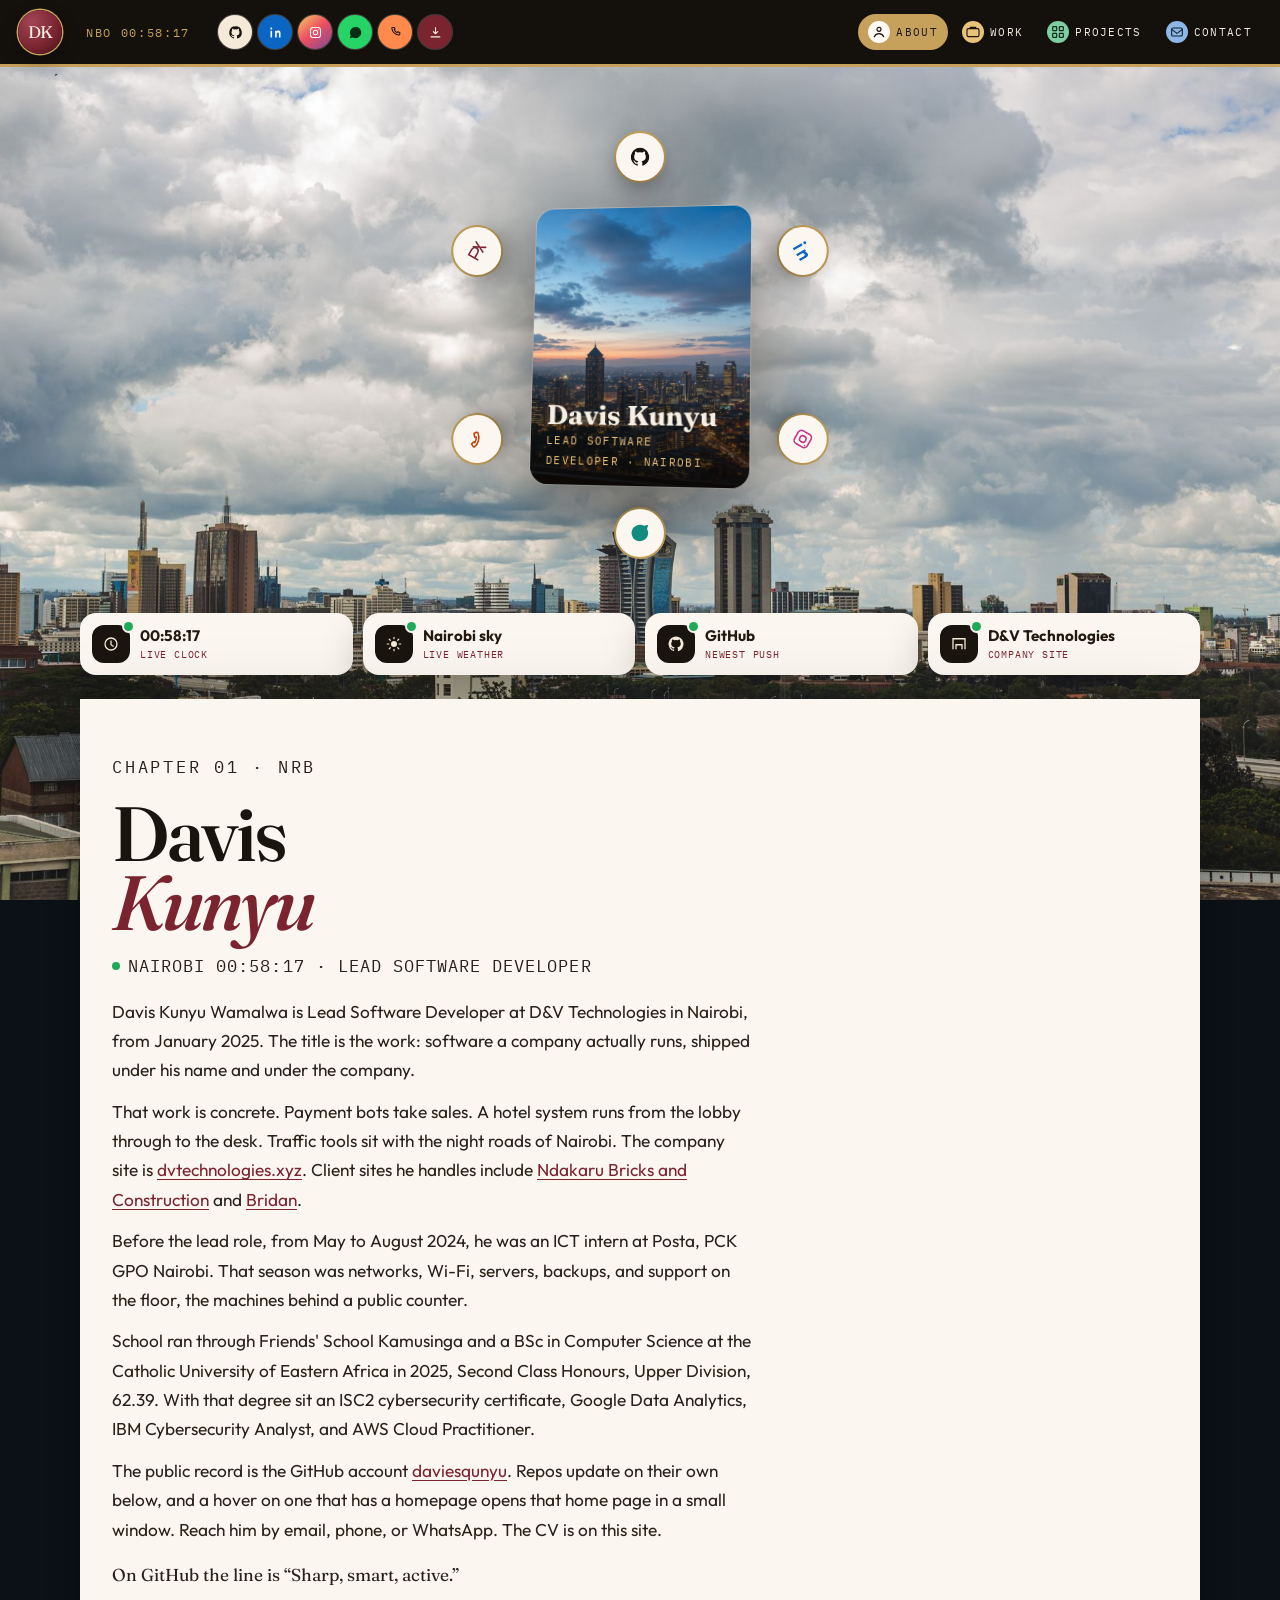
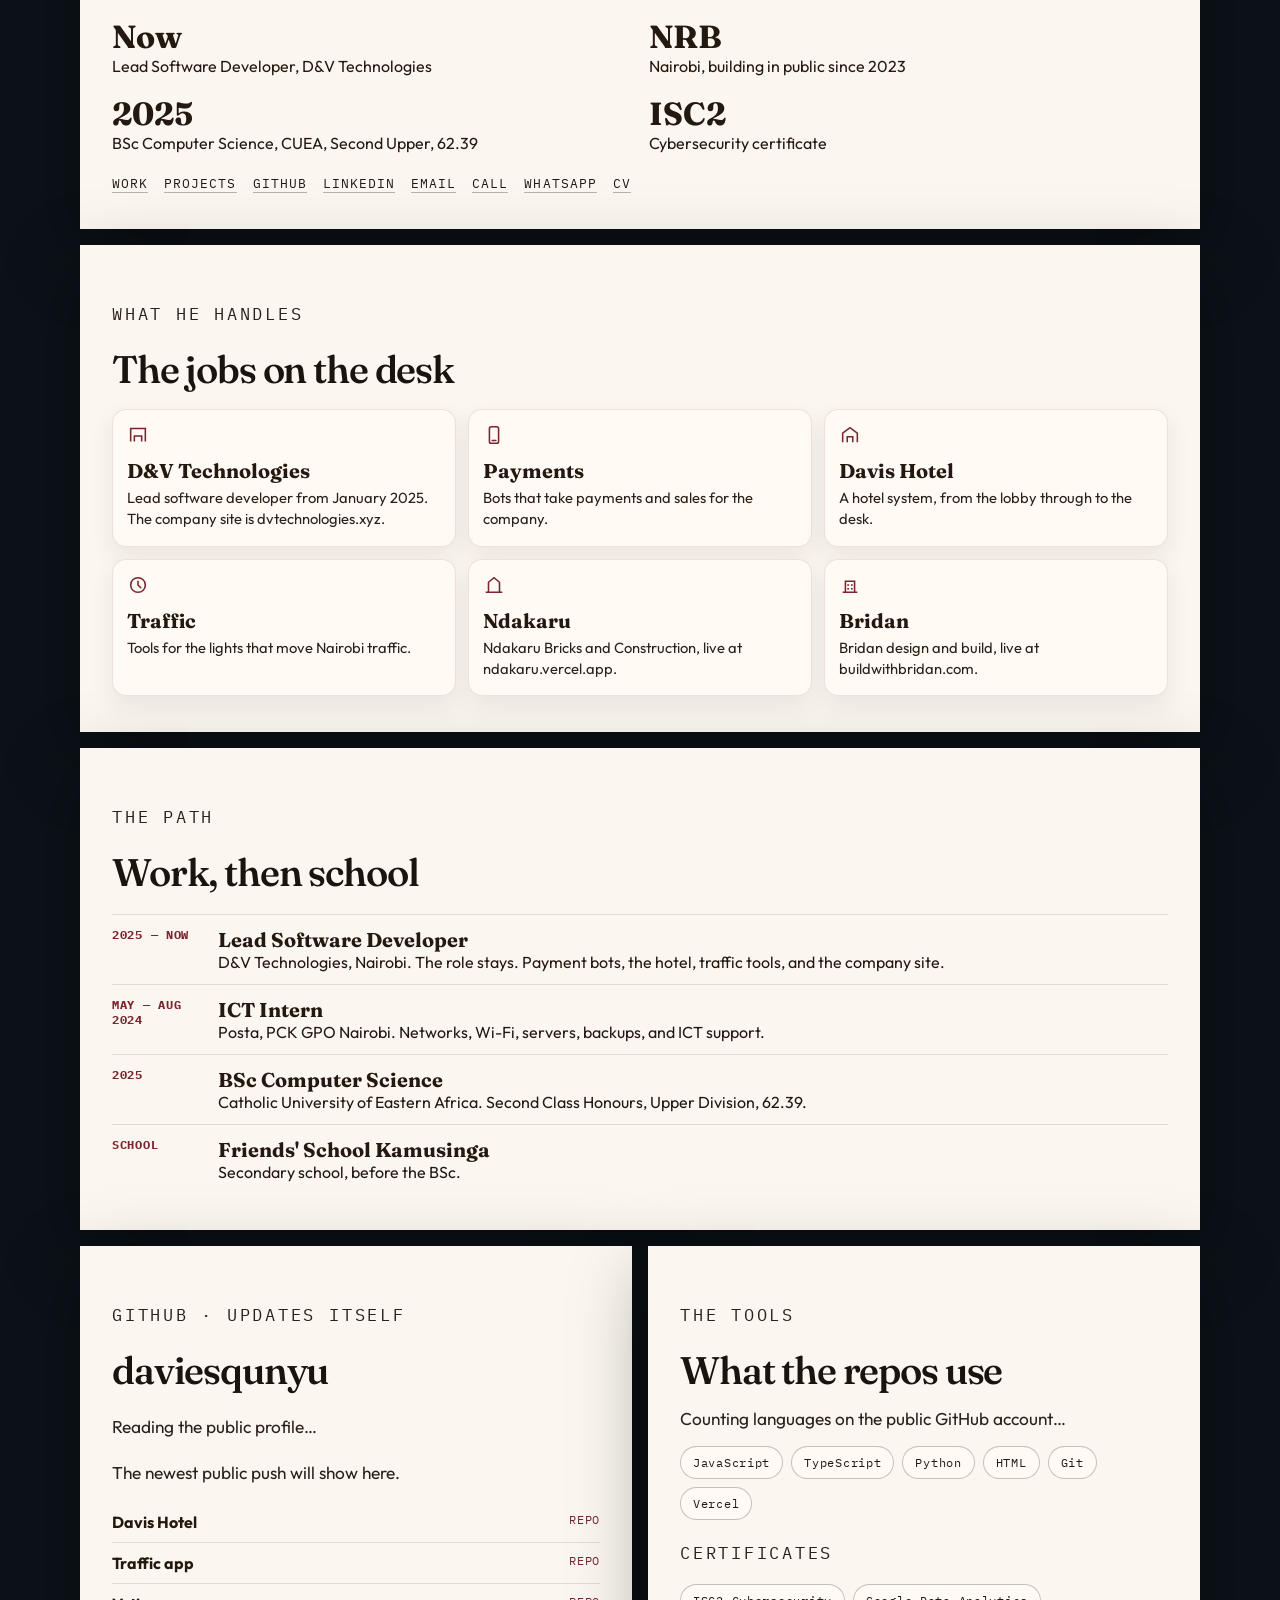
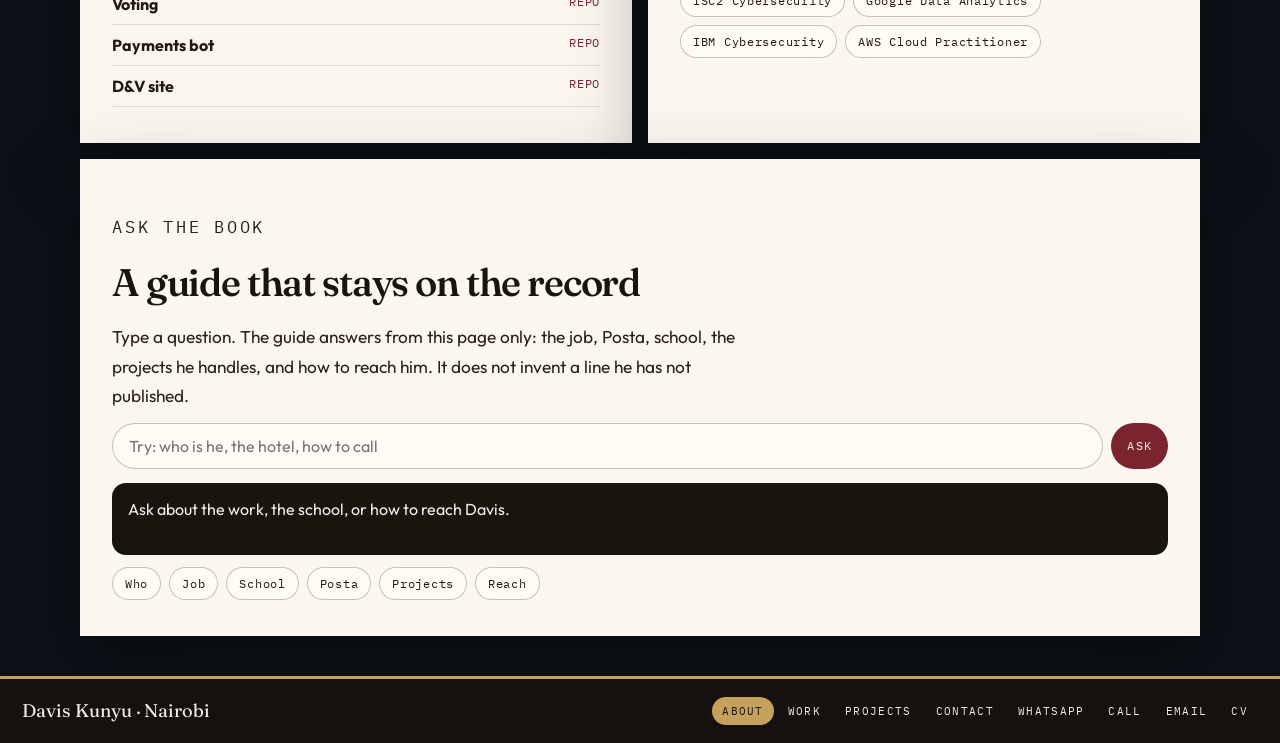
==== commit f5a524f1: "Drop the IT diploma from the About record." ====
--- a/about/index.html
+++ b/about/index.html
@@ -370,8 +370,7 @@
       { keys: ["who", "name", "davis", "about"], text: "Davis Kunyu Wamalwa is Lead Software Developer at D&V Technologies in Nairobi, from January 2025." },
       { keys: ["job", "work", "role", "lead", "company", "dv", "technologies", "project", "projects", "handle", "handles"], text: "He is Lead Software Developer at D&V Technologies. The company site is dvtechnologies.xyz. He handles payment bots, Davis Hotel, traffic tools, Ndakaru Bricks and Construction, and Bridan." },
       { keys: ["posta", "intern", "internship", "pck", "gpo"], text: "From May to August 2024 he was an ICT intern at Posta, PCK GPO Nairobi: networks, Wi-Fi, servers, backups, and ICT support." },
-      { keys: ["diploma", "ntti"], text: "There is no diploma in Information Technology on this record. School is Friends' School Kamusinga, then the BSc in Computer Science at CUEA in 2025." },
-      { keys: ["school", "study", "education", "university", "cuea", "degree", "kamusinga"], text: "Friends' School Kamusinga, then a BSc in Computer Science at CUEA in 2025, Second Class Honours, Upper Division, 62.39." },
+      { keys: ["school", "study", "education", "university", "cuea", "degree", "kamusinga", "diploma", "ntti"], text: "Friends' School Kamusinga, then a BSc in Computer Science at CUEA in 2025, Second Class Honours, Upper Division, 62.39." },
       { keys: ["certificate", "certificates", "cert", "google", "ibm", "aws", "analytics", "cyber", "isc2"], text: "The certificates with the degree are an ISC2 cybersecurity certificate, Google Data Analytics, IBM Cybersecurity Analyst, and AWS Cloud Practitioner." },
       { keys: ["hotel"], text: "Davis Hotel is a hotel system he handles, from the lobby through to the desk." },
       { keys: ["pay", "payment", "payments", "bot", "bots", "sales"], text: "The payments work is bots that take payments and sales for the company." },
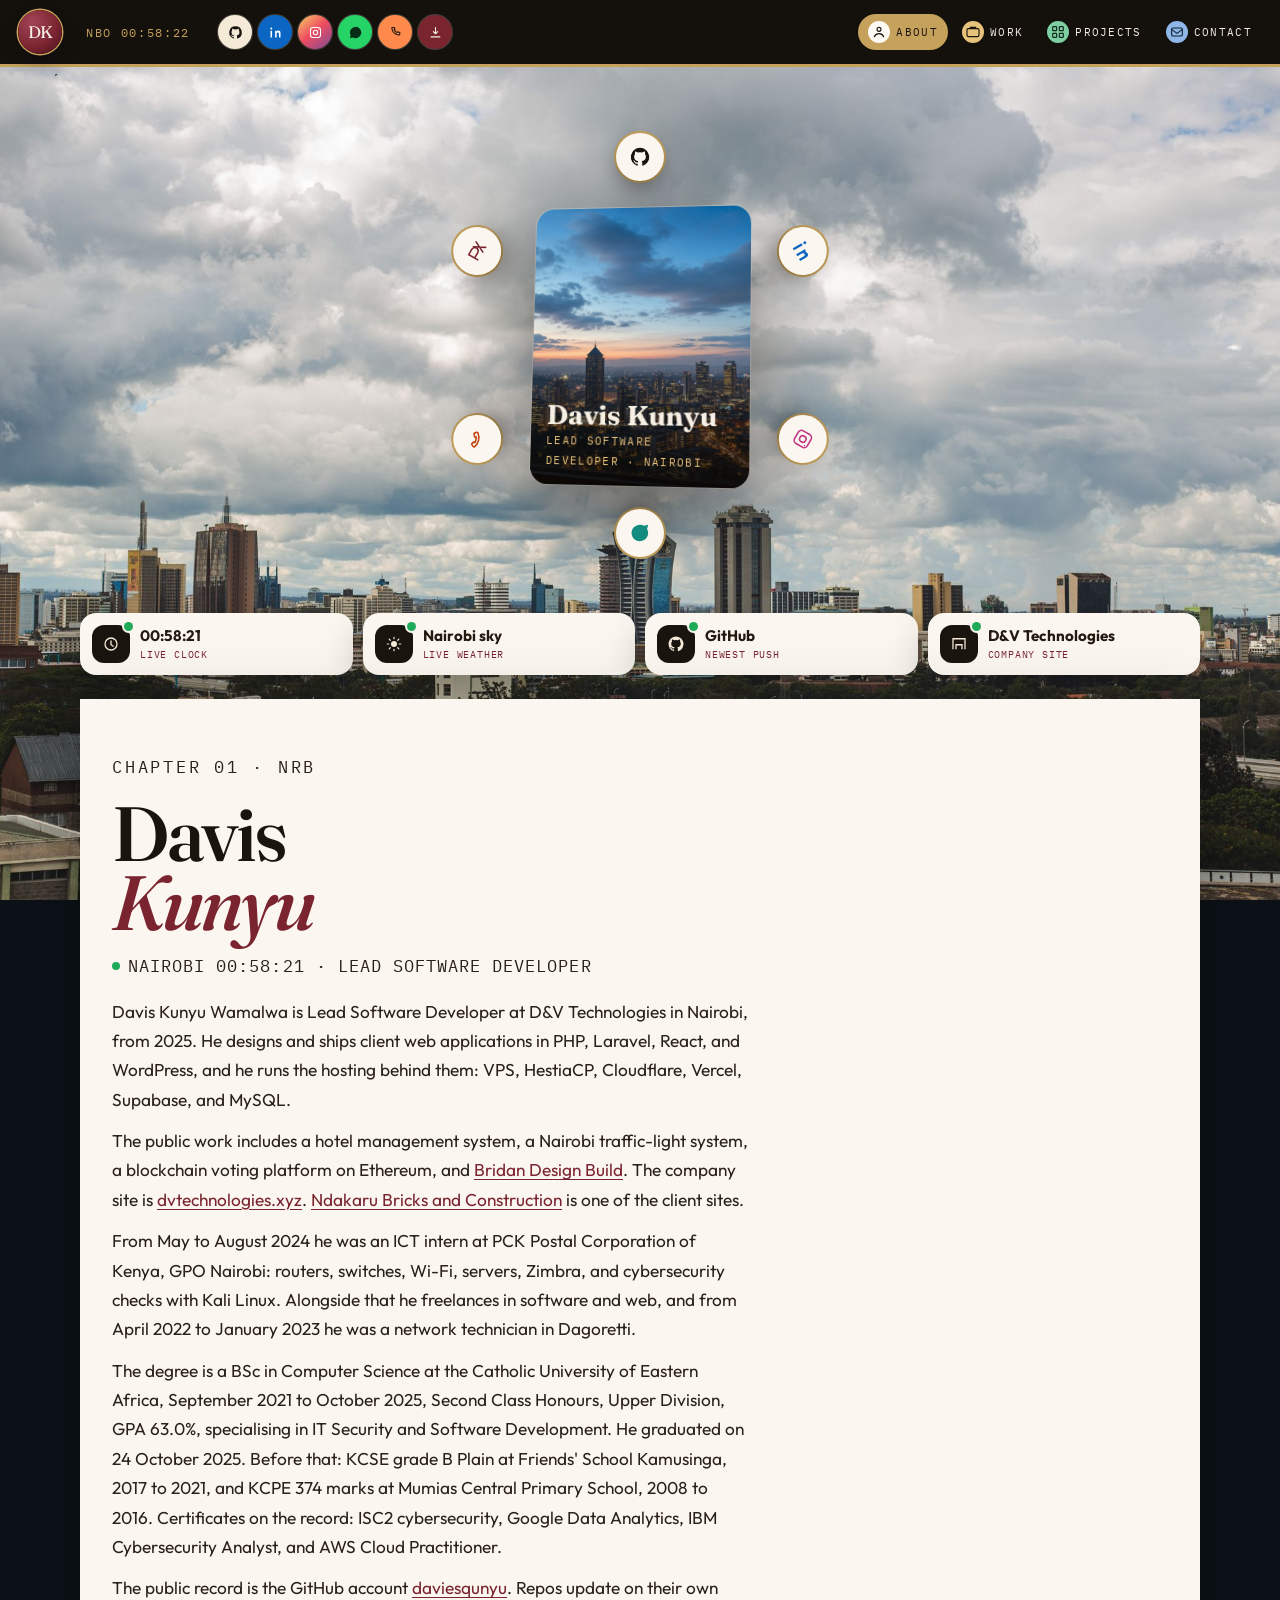
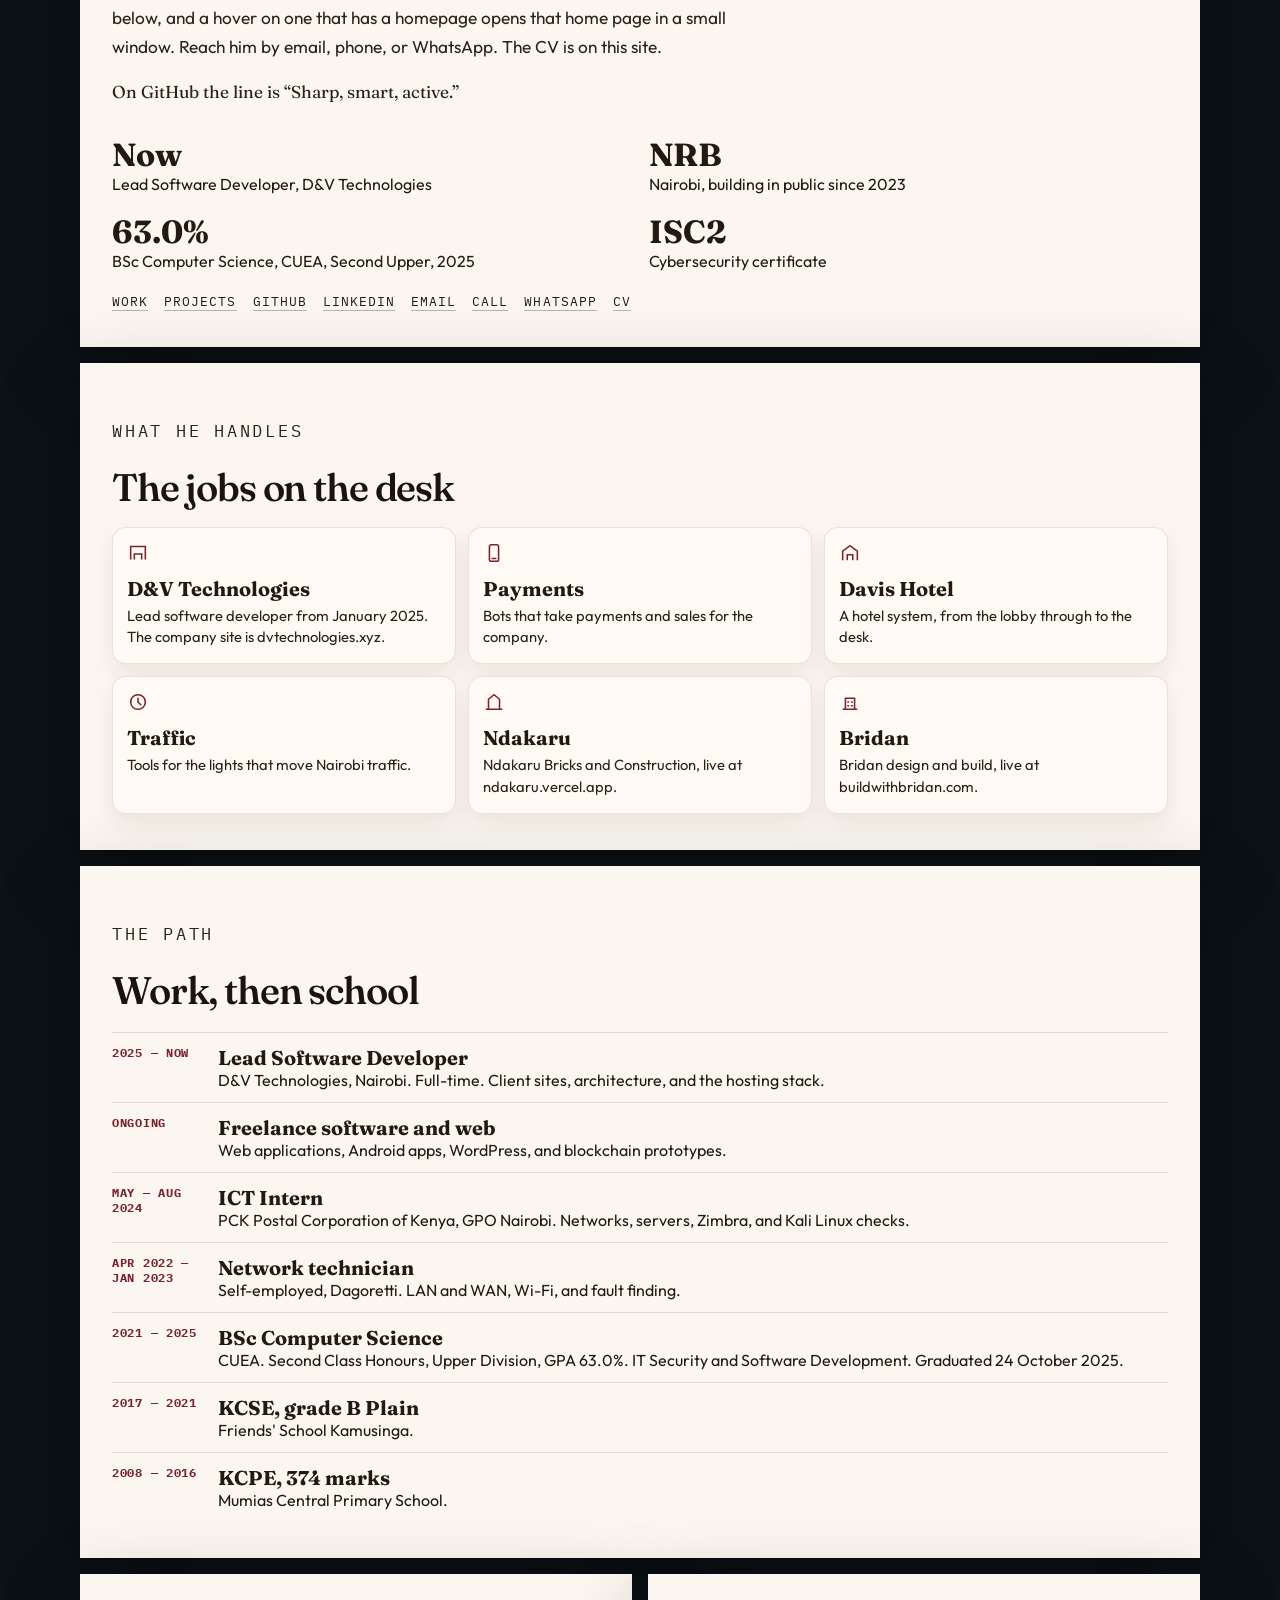
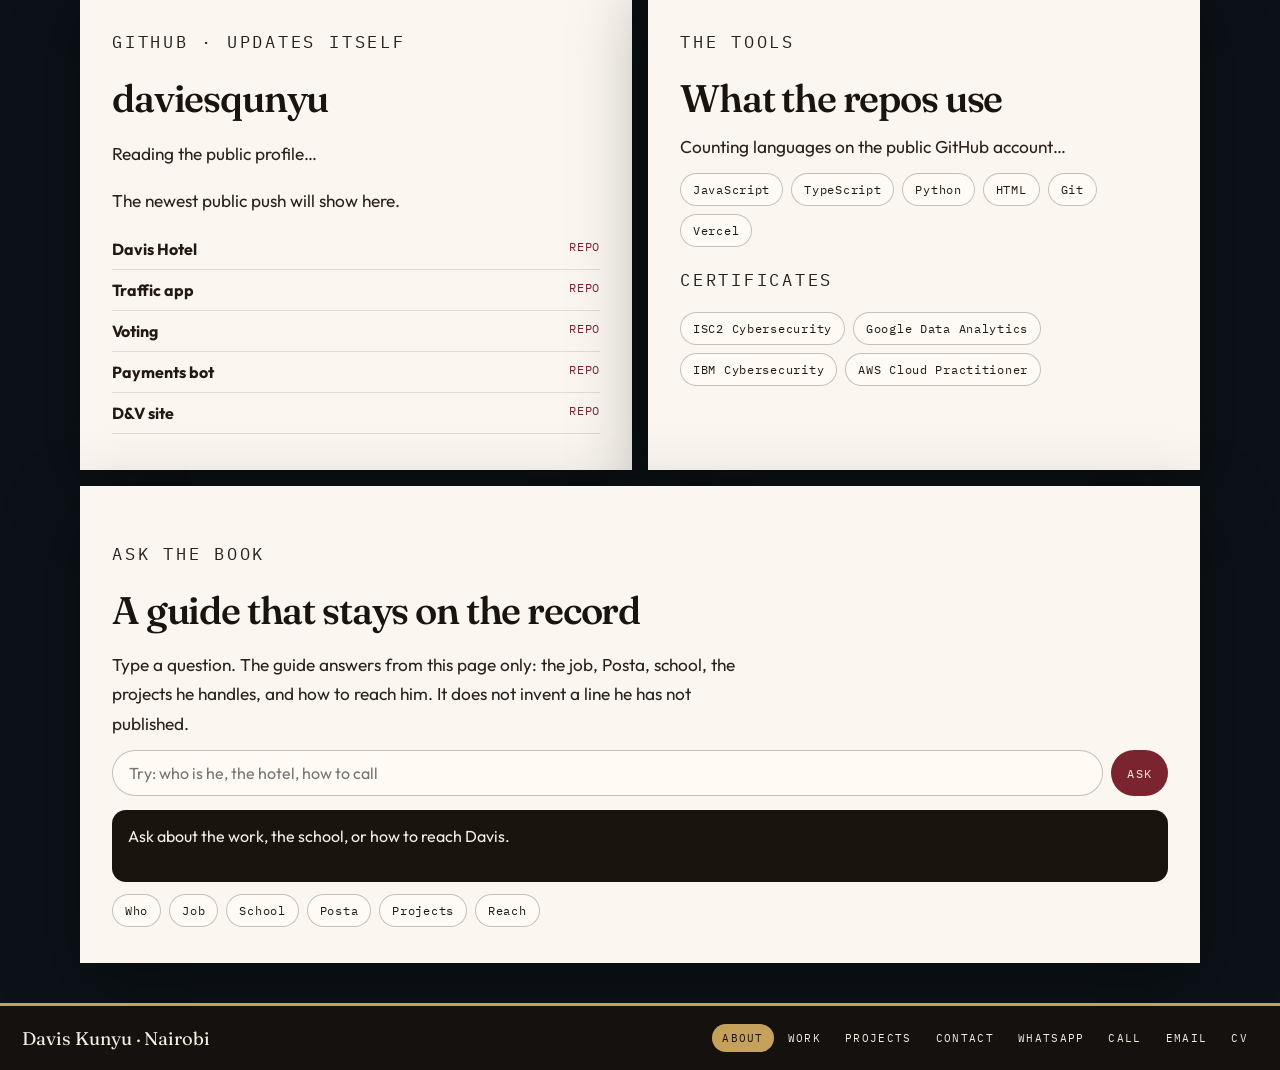
==== commit 92c828ff: "Serve the 2027 CV for download and match the site to that record." ====
--- a/about/index.html
+++ b/about/index.html
@@ -18,7 +18,7 @@
     <a href="https://www.instagram.com/jerara_/" aria-label="Instagram"><svg viewBox="0 0 24 24"><rect x="4" y="4" width="16" height="16" rx="4" fill="none" stroke="currentColor" stroke-width="1.7"/><circle cx="12" cy="12" r="3.5" fill="none" stroke="currentColor" stroke-width="1.7"/><circle cx="17.2" cy="6.8" r="0.8" fill="currentColor"/></svg></a>
     <a href="https://wa.me/254759075816" aria-label="WhatsApp"><svg viewBox="0 0 24 24"><path fill="currentColor" d="M12 3a9 9 0 0 0-7.7 13.5L3 21l4.7-1.2A9 9 0 1 0 12 3zm4.1 11c-.2-.1-1.2-.6-1.4-.7-.2-.1-.3-.1-.5.1l-.5.6c-.1.2-.3.2-.5.1a6 6 0 0 1-1.8-1.1 6.6 6.6 0 0 1-1.2-1.5c-.1-.2 0-.3.1-.4l.4-.4.2-.3c.1-.1 0-.3 0-.4l-.7-1.6c-.2-.4-.3-.4-.5-.4h-.4c-.2 0-.4.1-.6.3-.2.2-.8.7-.8 1.8s.8 2.1.9 2.2c.1.2 1.5 2.4 3.7 3.3.5.2 1 .4 1.4.5.4-.1 1.2-.5 1.4-1 .2-.5.2-.9.1-1-.1-.1-.2-.1-.4-.2z"/></svg></a>
     <a href="tel:+254759075816" aria-label="Call"><svg viewBox="0 0 24 24"><path fill="none" stroke="currentColor" stroke-width="1.7" stroke-linejoin="round" d="M8 4h2.2l1.1 2.8-1.5.9a11 11 0 0 0 4.5 4.5l.9-1.5L18.9 12V14.2A1.8 1.8 0 0 1 17.2 16 13.2 13.2 0 0 1 6 4.8 1.8 1.8 0 0 1 8 4z"/></svg></a>
-    <a href="/cv.pdf" aria-label="Download CV"><svg viewBox="0 0 24 24"><path fill="none" stroke="currentColor" stroke-width="1.7" stroke-linecap="round" d="M12 4v10m0 0l-3.5-3.5M12 14l3.5-3.5M5 19h14"/></svg></a>
+    <a href="/cv.pdf" download="Davis-Kunyu-CV.pdf" aria-label="Download CV"><svg viewBox="0 0 24 24"><path fill="none" stroke="currentColor" stroke-width="1.7" stroke-linecap="round" d="M12 4v10m0 0l-3.5-3.5M12 14l3.5-3.5M5 19h14"/></svg></a>
   </div>
   <button class="menu" type="button" aria-expanded="false" aria-controls="site-nav">Menu</button>
   <nav id="site-nav" aria-label="Chapters">
@@ -72,16 +72,16 @@
         <p class="kicker">Chapter 01 · NRB</p>
         <h1>Davis<br /><em>Kunyu</em></h1>
         <p class="now"><span class="pulse" aria-hidden="true"></span><span id="about-now">Nairobi · Lead Software Developer</span></p>
-        <p class="lede">Davis Kunyu Wamalwa is Lead Software Developer at D&amp;V Technologies in Nairobi, from January 2025. The title is the work: software a company actually runs, shipped under his name and under the company.</p>
-        <p class="lede">That work is concrete. Payment bots take sales. A hotel system runs from the lobby through to the desk. Traffic tools sit with the night roads of Nairobi. The company site is <a href="https://dvtechnologies.xyz">dvtechnologies.xyz</a>. Client sites he handles include <a href="https://ndakaru.vercel.app">Ndakaru Bricks and Construction</a> and <a href="https://buildwithbridan.com">Bridan</a>.</p>
-        <p class="lede">Before the lead role, from May to August 2024, he was an ICT intern at Posta, PCK GPO Nairobi. That season was networks, Wi-Fi, servers, backups, and support on the floor, the machines behind a public counter.</p>
-        <p class="lede">School ran through Friends' School Kamusinga and a BSc in Computer Science at the Catholic University of Eastern Africa in 2025, Second Class Honours, Upper Division, 62.39. With that degree sit an ISC2 cybersecurity certificate, Google Data Analytics, IBM Cybersecurity Analyst, and AWS Cloud Practitioner.</p>
+        <p class="lede">Davis Kunyu Wamalwa is Lead Software Developer at D&amp;V Technologies in Nairobi, from 2025. He designs and ships client web applications in PHP, Laravel, React, and WordPress, and he runs the hosting behind them: VPS, HestiaCP, Cloudflare, Vercel, Supabase, and MySQL.</p>
+        <p class="lede">The public work includes a hotel management system, a Nairobi traffic-light system, a blockchain voting platform on Ethereum, and <a href="https://buildwithbridan.com">Bridan Design Build</a>. The company site is <a href="https://dvtechnologies.xyz">dvtechnologies.xyz</a>. <a href="https://ndakaru.vercel.app">Ndakaru Bricks and Construction</a> is one of the client sites.</p>
+        <p class="lede">From May to August 2024 he was an ICT intern at PCK Postal Corporation of Kenya, GPO Nairobi: routers, switches, Wi-Fi, servers, Zimbra, and cybersecurity checks with Kali Linux. Alongside that he freelances in software and web, and from April 2022 to January 2023 he was a network technician in Dagoretti.</p>
+        <p class="lede">The degree is a BSc in Computer Science at the Catholic University of Eastern Africa, September 2021 to October 2025, Second Class Honours, Upper Division, GPA 63.0%, specialising in IT Security and Software Development. He graduated on 24 October 2025. Before that: KCSE grade B Plain at Friends' School Kamusinga, 2017 to 2021, and KCPE 374 marks at Mumias Central Primary School, 2008 to 2016. Certificates on the record: ISC2 cybersecurity, Google Data Analytics, IBM Cybersecurity Analyst, and AWS Cloud Practitioner.</p>
         <p class="lede">The public record is the GitHub account <a href="https://github.com/daviesqunyu">daviesqunyu</a>. Repos update on their own below, and a hover on one that has a homepage opens that home page in a small window. Reach him by email, phone, or WhatsApp. The CV is on this site.</p>
         <p class="bio-line" id="gh-bio">On GitHub the line is “Sharp, smart, active.”</p>
         <div class="facts">
           <a class="fact" href="/work/"><strong>Now</strong> Lead Software Developer, D&amp;V Technologies</a>
           <a class="fact" href="https://dvtechnologies.xyz"><strong>NRB</strong> Nairobi, building in public since 2023</a>
-          <a class="fact" href="/work/#seals"><strong>2025</strong> BSc Computer Science, CUEA, Second Upper, 62.39</a>
+          <a class="fact" href="/work/#seals"><strong>63.0%</strong> BSc Computer Science, CUEA, Second Upper, 2025</a>
           <a class="fact" href="/work/#seals"><strong>ISC2</strong> Cybersecurity certificate</a>
         </div>
         <div class="links">
@@ -92,7 +92,7 @@
           <a href="mailto:daviskunyu@gmail.com">Email</a>
           <a href="tel:+254759075816">Call</a>
           <a href="https://wa.me/254759075816">WhatsApp</a>
-          <a href="/cv.pdf">CV</a>
+          <a href="/cv.pdf" download="Davis-Kunyu-CV.pdf">CV</a>
         </div>
       </article>
       <section class="copy span" id="handles">
@@ -135,10 +135,13 @@
         <p class="kicker">The path</p>
         <h2>Work, then school</h2>
         <ol class="path-list">
-          <li><b>2025 — now</b><span><strong>Lead Software Developer</strong> D&amp;V Technologies, Nairobi. The role stays. Payment bots, the hotel, traffic tools, and the company site.</span></li>
-          <li><b>May — Aug 2024</b><span><strong>ICT Intern</strong> Posta, PCK GPO Nairobi. Networks, Wi-Fi, servers, backups, and ICT support.</span></li>
-          <li><b>2025</b><span><strong>BSc Computer Science</strong> Catholic University of Eastern Africa. Second Class Honours, Upper Division, 62.39.</span></li>
-          <li><b>School</b><span><strong>Friends' School Kamusinga</strong> Secondary school, before the BSc.</span></li>
+          <li><b>2025 — now</b><span><strong>Lead Software Developer</strong> D&amp;V Technologies, Nairobi. Full-time. Client sites, architecture, and the hosting stack.</span></li>
+          <li><b>Ongoing</b><span><strong>Freelance software and web</strong> Web applications, Android apps, WordPress, and blockchain prototypes.</span></li>
+          <li><b>May — Aug 2024</b><span><strong>ICT Intern</strong> PCK Postal Corporation of Kenya, GPO Nairobi. Networks, servers, Zimbra, and Kali Linux checks.</span></li>
+          <li><b>Apr 2022 — Jan 2023</b><span><strong>Network technician</strong> Self-employed, Dagoretti. LAN and WAN, Wi-Fi, and fault finding.</span></li>
+          <li><b>2021 — 2025</b><span><strong>BSc Computer Science</strong> CUEA. Second Class Honours, Upper Division, GPA 63.0%. IT Security and Software Development. Graduated 24 October 2025.</span></li>
+          <li><b>2017 — 2021</b><span><strong>KCSE, grade B Plain</strong> Friends' School Kamusinga.</span></li>
+          <li><b>2008 — 2016</b><span><strong>KCPE, 374 marks</strong> Mumias Central Primary School.</span></li>
         </ol>
       </section>
       <aside class="copy">
@@ -367,10 +370,10 @@
       });
     }
     var replies = [
-      { keys: ["who", "name", "davis", "about"], text: "Davis Kunyu Wamalwa is Lead Software Developer at D&V Technologies in Nairobi, from January 2025." },
-      { keys: ["job", "work", "role", "lead", "company", "dv", "technologies", "project", "projects", "handle", "handles"], text: "He is Lead Software Developer at D&V Technologies. The company site is dvtechnologies.xyz. He handles payment bots, Davis Hotel, traffic tools, Ndakaru Bricks and Construction, and Bridan." },
+      { keys: ["who", "name", "davis", "about"], text: "Davis Kunyu Wamalwa is Lead Software Developer at D&V Technologies in Nairobi. The 2027 CV is the download on this site." },
+      { keys: ["job", "work", "role", "lead", "company", "dv", "technologies", "project", "projects", "handle", "handles", "freelance"], text: "Lead Software Developer at D&V Technologies from 2025, freelance software and web work, ICT intern at PCK GPO from May to August 2024, and network technician in Dagoretti from April 2022 to January 2023. Projects include the hotel system, Nairobi traffic lights, an Ethereum voting platform, and Bridan." },
       { keys: ["posta", "intern", "internship", "pck", "gpo"], text: "From May to August 2024 he was an ICT intern at Posta, PCK GPO Nairobi: networks, Wi-Fi, servers, backups, and ICT support." },
-      { keys: ["school", "study", "education", "university", "cuea", "degree", "kamusinga", "diploma", "ntti"], text: "Friends' School Kamusinga, then a BSc in Computer Science at CUEA in 2025, Second Class Honours, Upper Division, 62.39." },
+      { keys: ["school", "study", "education", "university", "cuea", "degree", "kamusinga", "diploma", "ntti", "kcse", "kcpe", "mumias", "primary"], text: "BSc Computer Science at CUEA, September 2021 to October 2025, Second Class Honours, Upper Division, GPA 63.0%, IT Security and Software Development, graduated 24 October 2025. KCSE grade B Plain at Friends' School Kamusinga, 2017 to 2021. KCPE 374 marks at Mumias Central Primary School, 2008 to 2016." },
       { keys: ["certificate", "certificates", "cert", "google", "ibm", "aws", "analytics", "cyber", "isc2"], text: "The certificates with the degree are an ISC2 cybersecurity certificate, Google Data Analytics, IBM Cybersecurity Analyst, and AWS Cloud Practitioner." },
       { keys: ["hotel"], text: "Davis Hotel is a hotel system he handles, from the lobby through to the desk." },
       { keys: ["pay", "payment", "payments", "bot", "bots", "sales"], text: "The payments work is bots that take payments and sales for the company." },
@@ -420,7 +423,7 @@
     <a href="https://wa.me/254759075816" aria-label="WhatsApp">WhatsApp</a>
     <a href="tel:+254759075816" aria-label="Call">Call</a>
     <a href="mailto:daviskunyu@gmail.com" aria-label="Email">Email</a>
-    <a href="/cv.pdf" aria-label="CV">CV</a>
+    <a href="/cv.pdf" download="Davis-Kunyu-CV.pdf" aria-label="CV">CV</a>
   </nav>
 </footer>
 <script src="/shell.js"></script>
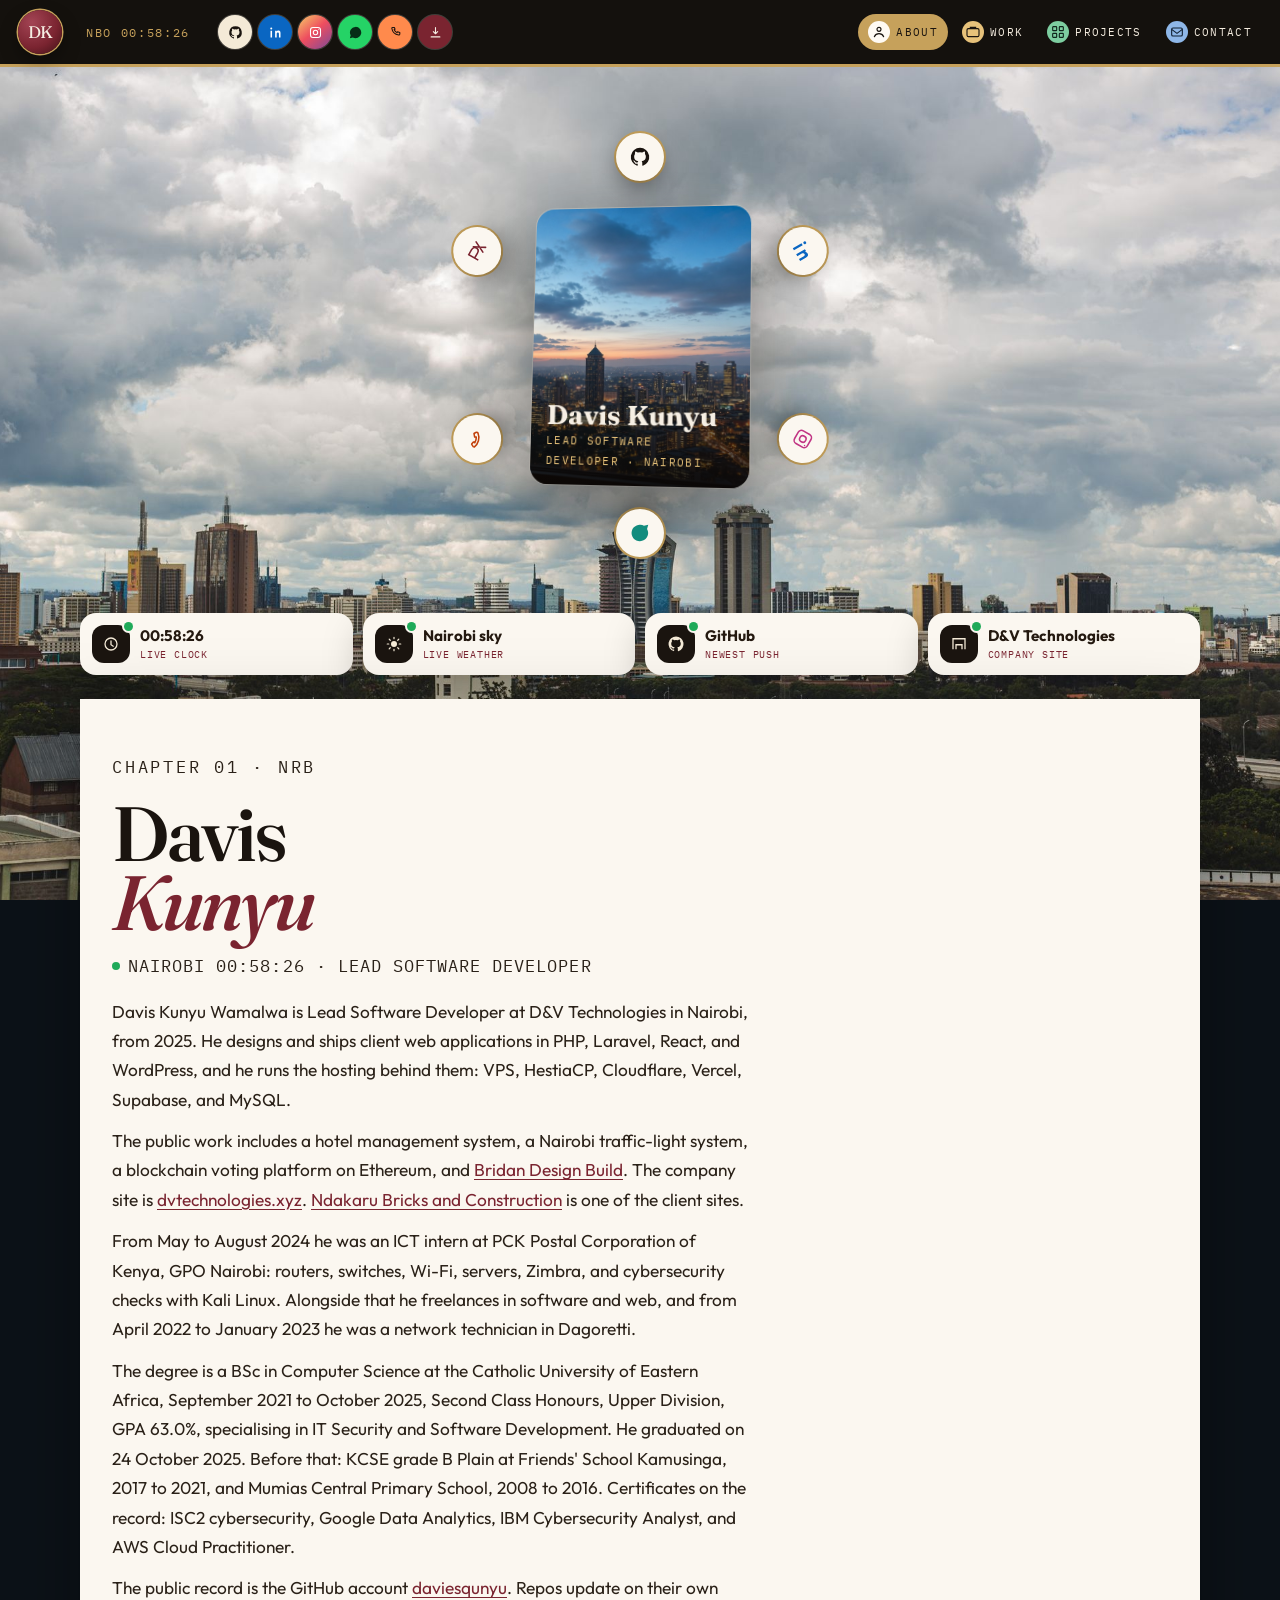
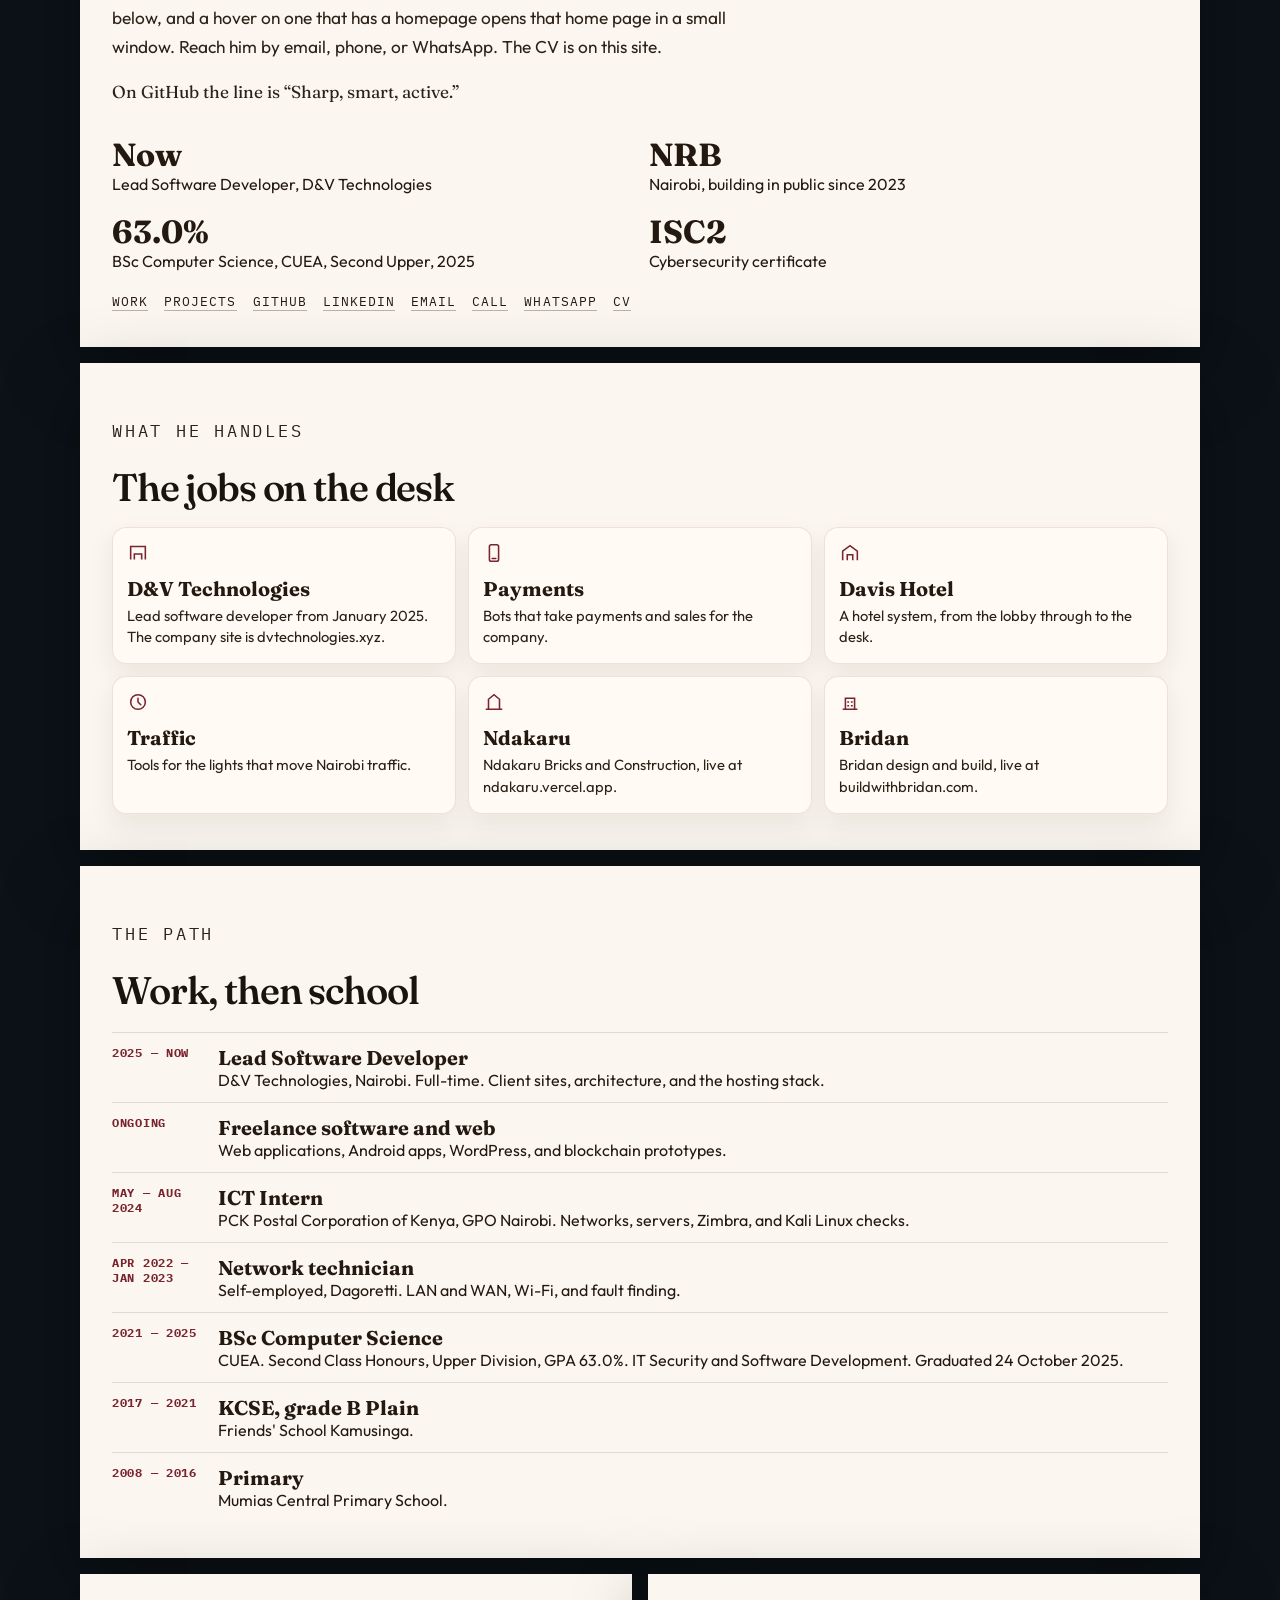
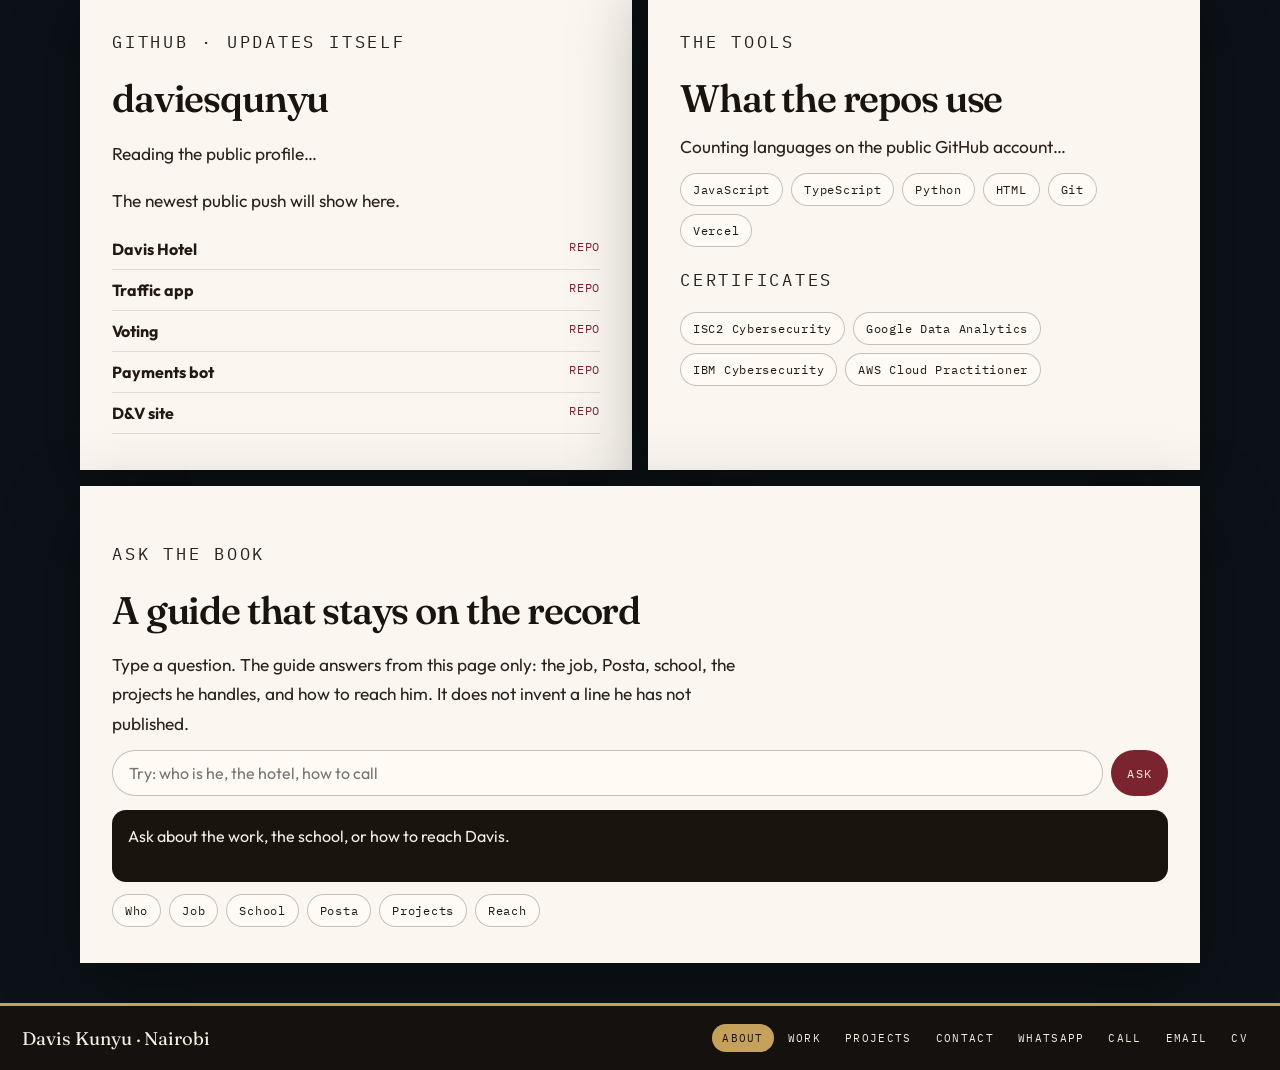
==== commit e64b9cee: "Remove KCPE marks from the 2027 CV and align About and Work with that record. Co-authored-by: Cursor" ====
--- a/about/index.html
+++ b/about/index.html
@@ -75,7 +75,7 @@
         <p class="lede">Davis Kunyu Wamalwa is Lead Software Developer at D&amp;V Technologies in Nairobi, from 2025. He designs and ships client web applications in PHP, Laravel, React, and WordPress, and he runs the hosting behind them: VPS, HestiaCP, Cloudflare, Vercel, Supabase, and MySQL.</p>
         <p class="lede">The public work includes a hotel management system, a Nairobi traffic-light system, a blockchain voting platform on Ethereum, and <a href="https://buildwithbridan.com">Bridan Design Build</a>. The company site is <a href="https://dvtechnologies.xyz">dvtechnologies.xyz</a>. <a href="https://ndakaru.vercel.app">Ndakaru Bricks and Construction</a> is one of the client sites.</p>
         <p class="lede">From May to August 2024 he was an ICT intern at PCK Postal Corporation of Kenya, GPO Nairobi: routers, switches, Wi-Fi, servers, Zimbra, and cybersecurity checks with Kali Linux. Alongside that he freelances in software and web, and from April 2022 to January 2023 he was a network technician in Dagoretti.</p>
-        <p class="lede">The degree is a BSc in Computer Science at the Catholic University of Eastern Africa, September 2021 to October 2025, Second Class Honours, Upper Division, GPA 63.0%, specialising in IT Security and Software Development. He graduated on 24 October 2025. Before that: KCSE grade B Plain at Friends' School Kamusinga, 2017 to 2021, and KCPE 374 marks at Mumias Central Primary School, 2008 to 2016. Certificates on the record: ISC2 cybersecurity, Google Data Analytics, IBM Cybersecurity Analyst, and AWS Cloud Practitioner.</p>
+        <p class="lede">The degree is a BSc in Computer Science at the Catholic University of Eastern Africa, September 2021 to October 2025, Second Class Honours, Upper Division, GPA 63.0%, specialising in IT Security and Software Development. He graduated on 24 October 2025. Before that: KCSE grade B Plain at Friends' School Kamusinga, 2017 to 2021, and Mumias Central Primary School, 2008 to 2016. Certificates on the record: ISC2 cybersecurity, Google Data Analytics, IBM Cybersecurity Analyst, and AWS Cloud Practitioner.</p>
         <p class="lede">The public record is the GitHub account <a href="https://github.com/daviesqunyu">daviesqunyu</a>. Repos update on their own below, and a hover on one that has a homepage opens that home page in a small window. Reach him by email, phone, or WhatsApp. The CV is on this site.</p>
         <p class="bio-line" id="gh-bio">On GitHub the line is “Sharp, smart, active.”</p>
         <div class="facts">
@@ -141,7 +141,7 @@
           <li><b>Apr 2022 — Jan 2023</b><span><strong>Network technician</strong> Self-employed, Dagoretti. LAN and WAN, Wi-Fi, and fault finding.</span></li>
           <li><b>2021 — 2025</b><span><strong>BSc Computer Science</strong> CUEA. Second Class Honours, Upper Division, GPA 63.0%. IT Security and Software Development. Graduated 24 October 2025.</span></li>
           <li><b>2017 — 2021</b><span><strong>KCSE, grade B Plain</strong> Friends' School Kamusinga.</span></li>
-          <li><b>2008 — 2016</b><span><strong>KCPE, 374 marks</strong> Mumias Central Primary School.</span></li>
+          <li><b>2008 — 2016</b><span><strong>Primary</strong> Mumias Central Primary School.</span></li>
         </ol>
       </section>
       <aside class="copy">
@@ -373,7 +373,7 @@
       { keys: ["who", "name", "davis", "about"], text: "Davis Kunyu Wamalwa is Lead Software Developer at D&V Technologies in Nairobi. The 2027 CV is the download on this site." },
       { keys: ["job", "work", "role", "lead", "company", "dv", "technologies", "project", "projects", "handle", "handles", "freelance"], text: "Lead Software Developer at D&V Technologies from 2025, freelance software and web work, ICT intern at PCK GPO from May to August 2024, and network technician in Dagoretti from April 2022 to January 2023. Projects include the hotel system, Nairobi traffic lights, an Ethereum voting platform, and Bridan." },
       { keys: ["posta", "intern", "internship", "pck", "gpo"], text: "From May to August 2024 he was an ICT intern at Posta, PCK GPO Nairobi: networks, Wi-Fi, servers, backups, and ICT support." },
-      { keys: ["school", "study", "education", "university", "cuea", "degree", "kamusinga", "diploma", "ntti", "kcse", "kcpe", "mumias", "primary"], text: "BSc Computer Science at CUEA, September 2021 to October 2025, Second Class Honours, Upper Division, GPA 63.0%, IT Security and Software Development, graduated 24 October 2025. KCSE grade B Plain at Friends' School Kamusinga, 2017 to 2021. KCPE 374 marks at Mumias Central Primary School, 2008 to 2016." },
+      { keys: ["school", "study", "education", "university", "cuea", "degree", "kamusinga", "diploma", "ntti", "kcse", "kcpe", "mumias", "primary"], text: "BSc Computer Science at CUEA, September 2021 to October 2025, Second Class Honours, Upper Division, GPA 63.0%, IT Security and Software Development, graduated 24 October 2025. KCSE grade B Plain at Friends' School Kamusinga, 2017 to 2021. Mumias Central Primary School, 2008 to 2016." },
       { keys: ["certificate", "certificates", "cert", "google", "ibm", "aws", "analytics", "cyber", "isc2"], text: "The certificates with the degree are an ISC2 cybersecurity certificate, Google Data Analytics, IBM Cybersecurity Analyst, and AWS Cloud Practitioner." },
       { keys: ["hotel"], text: "Davis Hotel is a hotel system he handles, from the lobby through to the desk." },
       { keys: ["pay", "payment", "payments", "bot", "bots", "sales"], text: "The payments work is bots that take payments and sales for the company." },
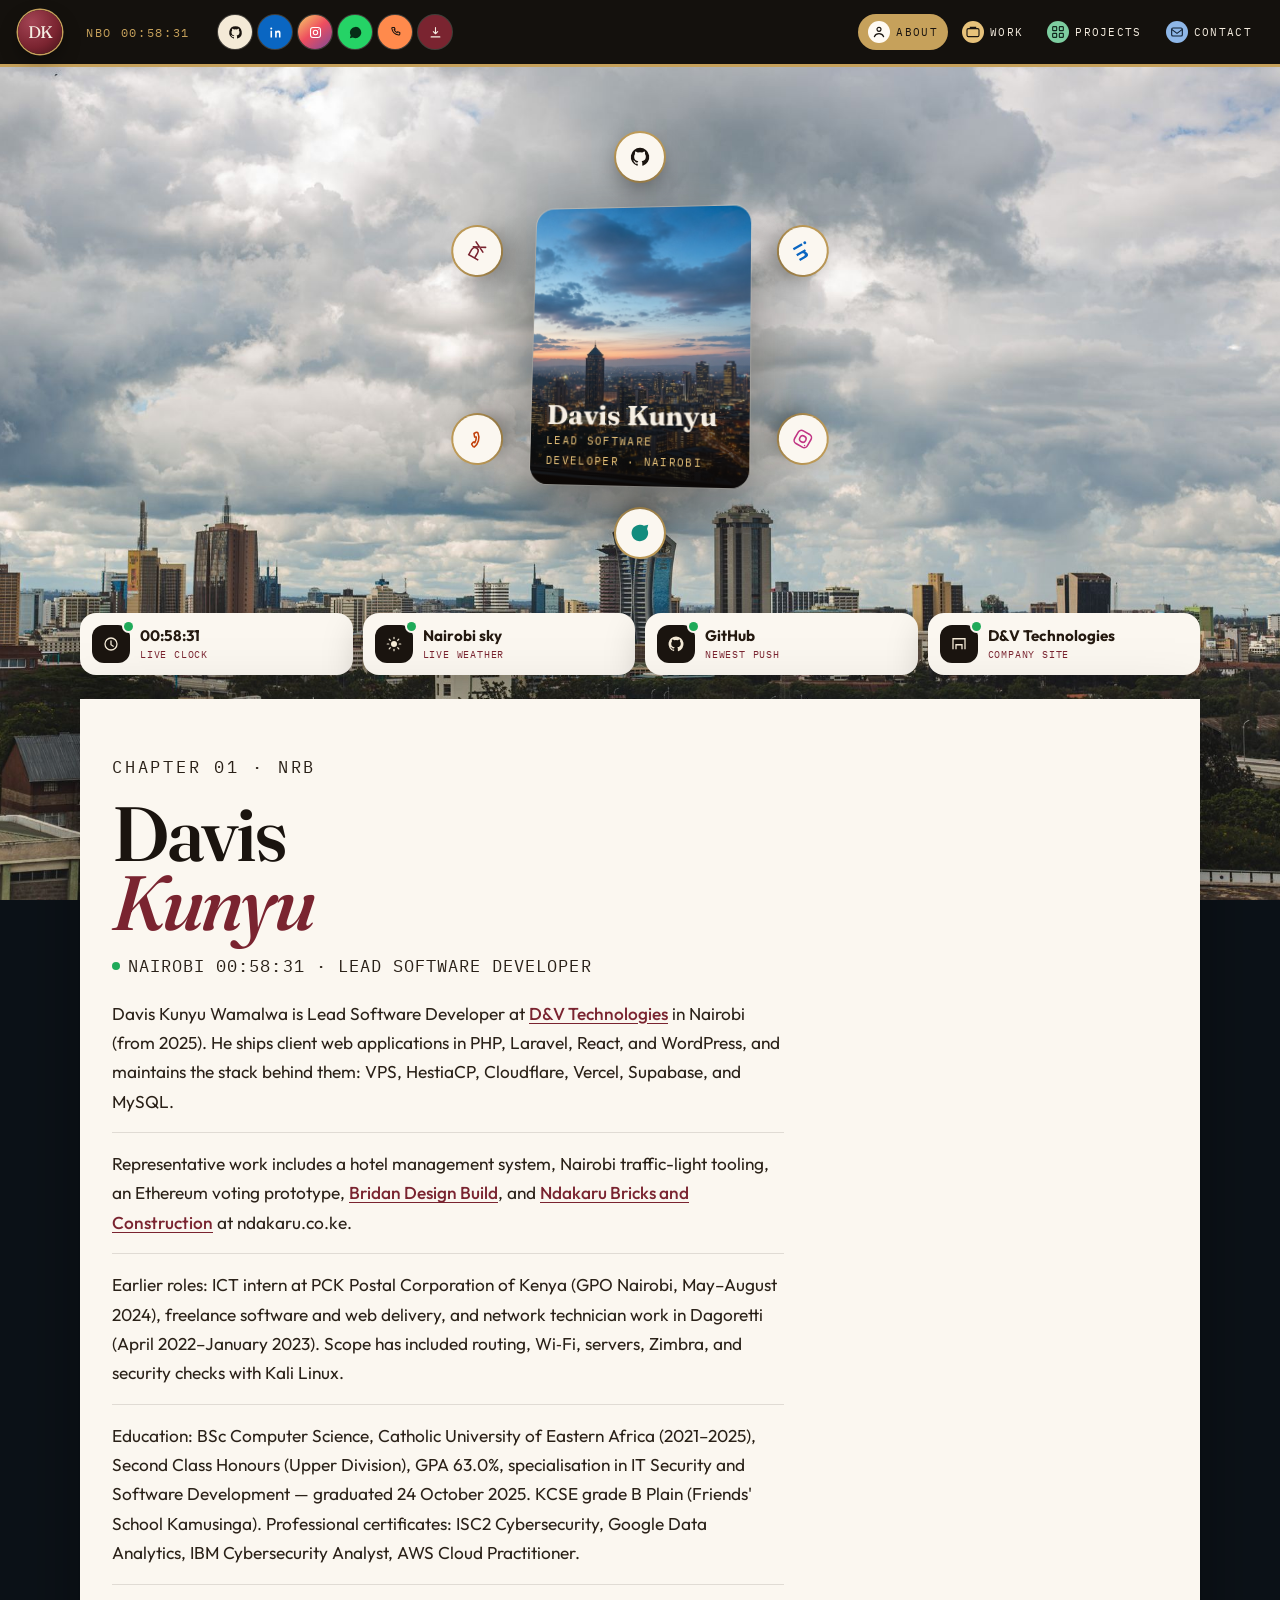
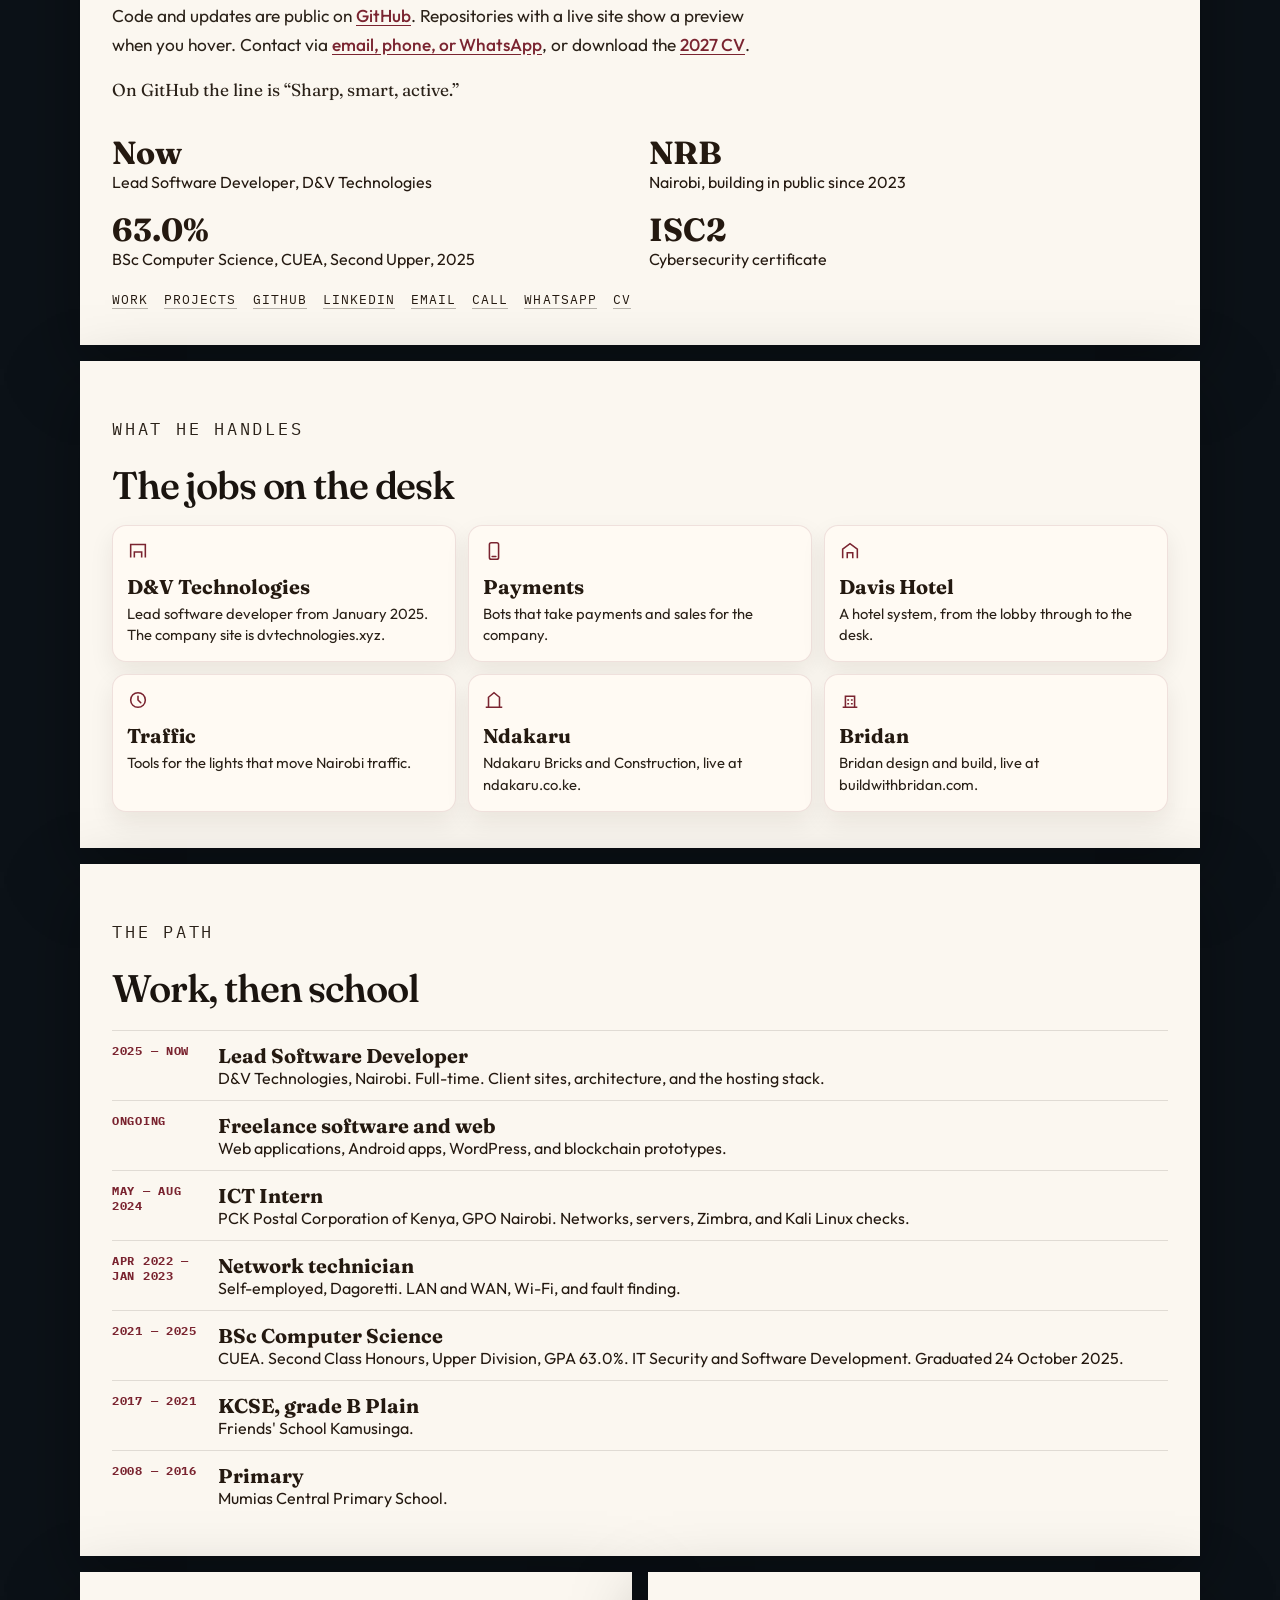
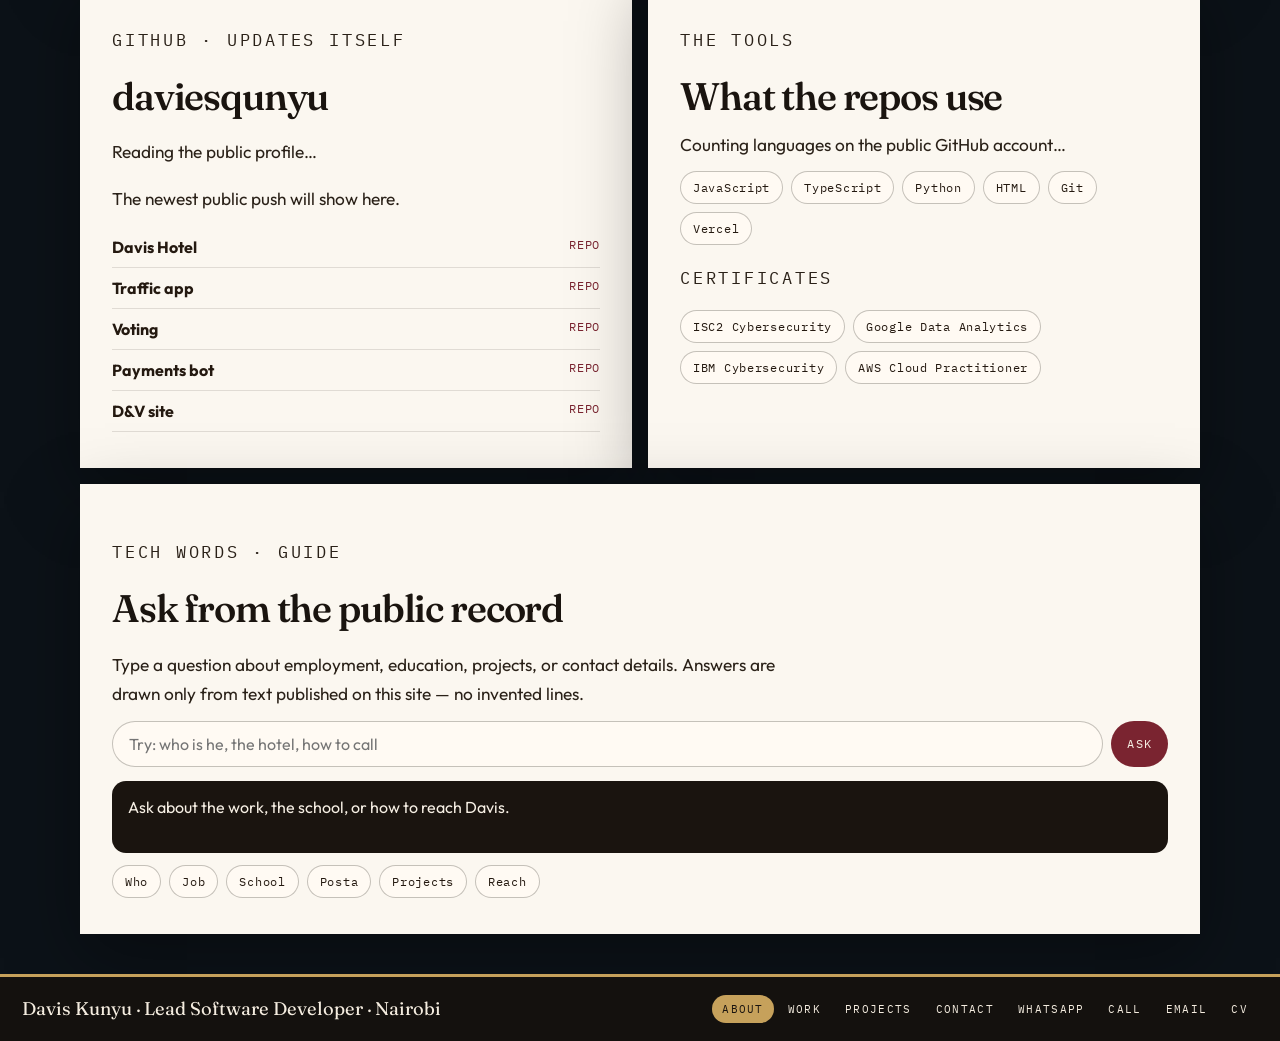
==== commit 0327f45d: "Launch Tech Words home book, polish copy site-wide, and fix live previews. Co-authored-by: Cursor <c" ====
--- a/about/index.html
+++ b/about/index.html
@@ -3,7 +3,8 @@
 <head>
   <meta charset="UTF-8" />
   <meta name="viewport" content="width=device-width, initial-scale=1.0" />
-  <title>The person — Davis Kunyu</title>
+  <title>About — Davis Kunyu</title>
+  <meta name="description" content="Davis Kunyu Wamalwa, Lead Software Developer at D&amp;V Technologies in Nairobi. Education, clients, and public GitHub work." />
   <link rel="icon" href="/favicon.svg?v=4" type="image/svg+xml" />
   <link href="https://fonts.googleapis.com/css2?family=Fraunces:ital,opsz,wght@0,9..144,500;1,9..144,500&family=IBM+Plex+Mono:wght@400;500&family=Outfit:wght@400;500&display=swap" rel="stylesheet" />
   <link rel="stylesheet" href="/book.css" />
@@ -72,11 +73,11 @@
         <p class="kicker">Chapter 01 · NRB</p>
         <h1>Davis<br /><em>Kunyu</em></h1>
         <p class="now"><span class="pulse" aria-hidden="true"></span><span id="about-now">Nairobi · Lead Software Developer</span></p>
-        <p class="lede">Davis Kunyu Wamalwa is Lead Software Developer at D&amp;V Technologies in Nairobi, from 2025. He designs and ships client web applications in PHP, Laravel, React, and WordPress, and he runs the hosting behind them: VPS, HestiaCP, Cloudflare, Vercel, Supabase, and MySQL.</p>
-        <p class="lede">The public work includes a hotel management system, a Nairobi traffic-light system, a blockchain voting platform on Ethereum, and <a href="https://buildwithbridan.com">Bridan Design Build</a>. The company site is <a href="https://dvtechnologies.xyz">dvtechnologies.xyz</a>. <a href="https://ndakaru.vercel.app">Ndakaru Bricks and Construction</a> is one of the client sites.</p>
-        <p class="lede">From May to August 2024 he was an ICT intern at PCK Postal Corporation of Kenya, GPO Nairobi: routers, switches, Wi-Fi, servers, Zimbra, and cybersecurity checks with Kali Linux. Alongside that he freelances in software and web, and from April 2022 to January 2023 he was a network technician in Dagoretti.</p>
-        <p class="lede">The degree is a BSc in Computer Science at the Catholic University of Eastern Africa, September 2021 to October 2025, Second Class Honours, Upper Division, GPA 63.0%, specialising in IT Security and Software Development. He graduated on 24 October 2025. Before that: KCSE grade B Plain at Friends' School Kamusinga, 2017 to 2021, and Mumias Central Primary School, 2008 to 2016. Certificates on the record: ISC2 cybersecurity, Google Data Analytics, IBM Cybersecurity Analyst, and AWS Cloud Practitioner.</p>
-        <p class="lede">The public record is the GitHub account <a href="https://github.com/daviesqunyu">daviesqunyu</a>. Repos update on their own below, and a hover on one that has a homepage opens that home page in a small window. Reach him by email, phone, or WhatsApp. The CV is on this site.</p>
+        <p class="lede">Davis Kunyu Wamalwa is Lead Software Developer at <a href="https://dvtechnologies.xyz">D&amp;V Technologies</a> in Nairobi (from 2025). He ships client web applications in PHP, Laravel, React, and WordPress, and maintains the stack behind them: VPS, HestiaCP, Cloudflare, Vercel, Supabase, and MySQL.</p>
+        <p class="lede">Representative work includes a hotel management system, Nairobi traffic-light tooling, an Ethereum voting prototype, <a href="https://buildwithbridan.com">Bridan Design Build</a>, and <a href="https://ndakaru.co.ke">Ndakaru Bricks and Construction</a> at ndakaru.co.ke.</p>
+        <p class="lede">Earlier roles: ICT intern at PCK Postal Corporation of Kenya (GPO Nairobi, May–August 2024), freelance software and web delivery, and network technician work in Dagoretti (April 2022–January 2023). Scope has included routing, Wi‑Fi, servers, Zimbra, and security checks with Kali Linux.</p>
+        <p class="lede">Education: BSc Computer Science, Catholic University of Eastern Africa (2021–2025), Second Class Honours (Upper Division), GPA 63.0%, specialisation in IT Security and Software Development — graduated 24 October 2025. KCSE grade B Plain (Friends' School Kamusinga). Professional certificates: ISC2 Cybersecurity, Google Data Analytics, IBM Cybersecurity Analyst, AWS Cloud Practitioner.</p>
+        <p class="lede">Code and updates are public on <a href="https://github.com/daviesqunyu">GitHub</a>. Repositories with a live site show a preview when you hover. Contact via <a href="/write/">email, phone, or WhatsApp</a>, or download the <a href="/cv.pdf">2027 CV</a>.</p>
         <p class="bio-line" id="gh-bio">On GitHub the line is “Sharp, smart, active.”</p>
         <div class="facts">
           <a class="fact" href="/work/"><strong>Now</strong> Lead Software Developer, D&amp;V Technologies</a>
@@ -99,7 +100,7 @@
         <p class="kicker">What he handles</p>
         <h2>The jobs on the desk</h2>
         <div class="handle-grid">
-          <a class="handle" href="https://dvtechnologies.xyz">
+          <a class="handle" href="https://dvtechnologies.xyz" data-preview="https://dvtechnologies.xyz">
             <svg viewBox="0 0 24 24" aria-hidden="true"><path fill="none" stroke="currentColor" stroke-width="1.7" d="M4 19V5h16v14M8 19v-6h8v6"/></svg>
             <strong>D&amp;V Technologies</strong>
             <span>Lead software developer from January 2025. The company site is dvtechnologies.xyz.</span>
@@ -119,12 +120,12 @@
             <strong>Traffic</strong>
             <span>Tools for the lights that move Nairobi traffic.</span>
           </a>
-          <a class="handle" href="https://ndakaru.vercel.app">
+          <a class="handle" href="https://ndakaru.co.ke" data-preview="https://ndakaru.co.ke">
             <svg viewBox="0 0 24 24" aria-hidden="true"><path fill="none" stroke="currentColor" stroke-width="1.7" d="M3 20h18M6 20V9l6-5 6 5v11"/></svg>
             <strong>Ndakaru</strong>
-            <span>Ndakaru Bricks and Construction, live at ndakaru.vercel.app.</span>
-          </a>
-          <a class="handle" href="https://buildwithbridan.com">
+            <span>Ndakaru Bricks and Construction, live at ndakaru.co.ke.</span>
+          </a>
+          <a class="handle" href="https://buildwithbridan.com" data-preview="https://buildwithbridan.com">
             <svg viewBox="0 0 24 24" aria-hidden="true"><path fill="none" stroke="currentColor" stroke-width="1.7" d="M4 20h16M7 20V8h10v12M9 12h2M13 12h2M9 16h2M13 16h2"/></svg>
             <strong>Bridan</strong>
             <span>Bridan design and build, live at buildwithbridan.com.</span>
@@ -178,9 +179,9 @@
         </div>
       </aside>
       <section class="copy span" id="ask-book">
-        <p class="kicker">Ask the book</p>
-        <h2>A guide that stays on the record</h2>
-        <p class="lede">Type a question. The guide answers from this page only: the job, Posta, school, the projects he handles, and how to reach him. It does not invent a line he has not published.</p>
+        <p class="kicker">Tech Words · guide</p>
+        <h2>Ask from the public record</h2>
+        <p class="lede">Type a question about employment, education, projects, or contact details. Answers are drawn only from text published on this site — no invented lines.</p>
         <form class="ask" id="ask">
           <div class="ask-row">
             <input id="ask-q" type="text" name="q" autocomplete="off" placeholder="Try: who is he, the hotel, how to call" />
@@ -201,6 +202,9 @@
   </div>
   <script>
     var skip = { DavisPortfolio: 1, daviesqunyu: 1, "netflix.co.uk": 1, vday: 1 };
+    function repoHome(repo) {
+      return window.repoLiveUrl ? window.repoLiveUrl(repo) : "";
+    }
     var latest = "";
     function ago(iso) {
       var s = Math.max(0, (Date.now() - new Date(iso).getTime()) / 1000);
@@ -249,15 +253,11 @@
       if (list) {
         list.textContent = "";
         var shown = kept.slice().sort(function (a, b) {
-          function has(repo) {
-            var home = (repo.homepage || "").trim();
-            return home.indexOf("https://") === 0 || home.indexOf("http://") === 0;
-          }
+          function has(repo) { return !!repoHome(repo); }
           return (has(b) ? 1 : 0) - (has(a) ? 1 : 0);
         });
         shown.slice(0, 7).forEach(function (repo) {
-          var home = (repo.homepage || "").trim();
-          if (home.indexOf("https://") !== 0 && home.indexOf("http://") !== 0) home = "";
+          var home = repoHome(repo);
           var item = document.createElement("li");
           if (home) item.setAttribute("data-preview", home);
           var link = document.createElement("a");
@@ -280,43 +280,9 @@
           }
           list.appendChild(item);
         });
-        var peek = document.createElement("div");
-        peek.className = "peek";
-        peek.hidden = true;
-        var peekHost = document.createElement("p");
-        var frameWrap = document.createElement("div");
-        frameWrap.className = "peek-frame";
-        var frame = document.createElement("iframe");
-        frame.title = "Home page preview";
-        frame.setAttribute("loading", "eager");
-        frame.addEventListener("load", function () {
-          if (frame.getAttribute("src")) frameWrap.classList.add("ready");
-        });
-        frameWrap.appendChild(frame);
-        peek.appendChild(peekHost);
-        peek.appendChild(frameWrap);
-        document.body.appendChild(peek);
-        function place(e) {
-          var x = e.clientX + 18;
-          var y = e.clientY + 18;
-          if (x + 480 > window.innerWidth) x = Math.max(8, e.clientX - 476);
-          if (y + 340 > window.innerHeight) y = Math.max(8, e.clientY - 348);
-          peek.style.left = x + "px";
-          peek.style.top = y + "px";
-        }
-        list.addEventListener("mousemove", function (e) {
-          var row = e.target.closest("[data-preview]");
-          if (!row) { peek.hidden = true; return; }
-          var url = row.getAttribute("data-preview");
-          if (frame.getAttribute("src") !== url) {
-            frameWrap.classList.remove("ready");
-            frame.setAttribute("src", url);
-            try { peekHost.textContent = new URL(url).host.replace(/^www\./, ""); } catch (err) { peekHost.textContent = url; }
-          }
-          peek.hidden = false;
-          place(e);
-        });
-        list.addEventListener("mouseleave", function () { peek.hidden = true; });
+        if (window.attachSitePeek) window.attachSitePeek(list);
+        var handles = document.getElementById("handles");
+        if (handles && window.attachSitePeek) window.attachSitePeek(handles);
       }
       var counts = {};
       kept.forEach(function (repo) {
@@ -378,7 +344,7 @@
       { keys: ["hotel"], text: "Davis Hotel is a hotel system he handles, from the lobby through to the desk." },
       { keys: ["pay", "payment", "payments", "bot", "bots", "sales"], text: "The payments work is bots that take payments and sales for the company." },
       { keys: ["traffic", "lights"], text: "The traffic tools sit with the lights that move Nairobi traffic." },
-      { keys: ["ndakaru", "bricks"], text: "Ndakaru Bricks and Construction is one of the sites he handles: ndakaru.vercel.app." },
+      { keys: ["ndakaru", "bricks"], text: "Ndakaru Bricks and Construction is one of the sites he handles: ndakaru.co.ke." },
       { keys: ["bridan"], text: "Bridan design and build is live at buildwithbridan.com." },
       { keys: ["github", "repo", "repos", "code"], text: "The public GitHub account is daviesqunyu. The list on this page updates from that account, and a hover opens a homepage when the repo has one." },
       { keys: ["nairobi", "where", "location", "city"], text: "He is in Nairobi. The clock and the weather on this page both read the city live." },
@@ -414,7 +380,7 @@
     }
   </script>
 <footer class="foot">
-  <p>Davis Kunyu · Nairobi</p>
+  <p>Davis Kunyu · Lead Software Developer · Nairobi</p>
   <nav aria-label="Footer">
     <a href="/about/" aria-label="About">About</a>
     <a href="/work/" aria-label="Work">Work</a>
--- a/book.css
+++ b/book.css
@@ -3,6 +3,13 @@
   --cream: #f4ecdf;
   --oxblood: #7a2430;
   --gold: #c6a15b;
+  --parchment: #fffaf3;
+  --sage: #7dcea0;
+  --sky: #8eb7e8;
+  --clay: #e7b2a4;
+  --live: #b7f0c8;
+  --muted: #5c4f42;
+  --rule: rgba(26, 20, 15, 0.12);
   --serif: "Fraunces", "Iowan Old Style", Georgia, serif;
   --sans: "Outfit", "Avenir Next", sans-serif;
   --mono: "IBM Plex Mono", ui-monospace, monospace;
@@ -115,8 +122,9 @@
 }
 .volume {
   position: relative; width: min(340px, 86vw); height: min(480px, 62vh);
-  border: 0; padding: 0; background: transparent; perspective: 1600px;
-}
+  border: 0; padding: 0; margin: 0; background: transparent; perspective: 1600px;
+}
+.volume-cover { cursor: pointer; }
 .leaf {
   height: 100%; padding: 32px 24px 28px 42px;
   display: flex; flex-direction: column; justify-content: center; gap: 4px;
@@ -152,7 +160,38 @@
 }
 .volume.is-open .volume-cover { transform: rotateY(-158deg); }
 .volume-pages { overflow: hidden; }
-.film { position: absolute; inset: 0; display: flex; flex-direction: column; background: #100d0b; }
+.synopsis {
+  position: absolute; inset: 0; z-index: 3; padding: 14px 16px 12px;
+  background: linear-gradient(180deg, #fffaf2 0%, #efe4d2 100%);
+  color: #241910; overflow-y: auto;
+}
+.synopsis-kicker {
+  margin: 0; font-family: var(--mono); font-size: 10px; letter-spacing: 0.16em;
+  text-transform: uppercase; color: #7a2430;
+}
+.synopsis-body {
+  margin: 8px 0 12px; font-size: 0.86rem; line-height: 1.45; color: #2a2118;
+}
+.scene-nav { display: flex; flex-wrap: wrap; gap: 6px; }
+.scene-nav button {
+  width: 34px; height: 34px; border-radius: 50%; border: 1px solid #c6a15b;
+  background: #fffaf3; color: #1a140f; font-family: var(--mono); font-size: 11px;
+}
+.scene-nav button.is-on { background: #7a2430; color: #f6efe4; border-color: #7a2430; }
+.film { position: absolute; inset: 0; display: flex; flex-direction: column; background: #100d0b; z-index: 1; }
+.film.is-synopsis { opacity: 0; pointer-events: none; }
+.volume.is-open .film { z-index: 2; }
+.book-controls {
+  position: relative; z-index: 2; margin-top: 18px;
+  display: flex; flex-wrap: wrap; align-items: center; justify-content: center; gap: 10px;
+}
+.book-close {
+  border: 1px solid rgba(246,239,228,.55); background: transparent; color: #f6efe4;
+  border-radius: 999px; padding: 10px 16px; font-family: var(--mono);
+  letter-spacing: 0.14em; text-transform: uppercase; font-size: 12px;
+}
+.book-close:hover { background: rgba(246,239,228,.12); }
+.play:disabled { opacity: 0.45; cursor: not-allowed; }
 .perfs, .filmbar { flex: none; }
 .perfs {
   height: 16px;
@@ -168,9 +207,11 @@
   opacity: 0; transition: opacity .7s ease;
 }
 .shot.is-on { opacity: 1; }
-.shot img { width: 100%; height: 58%; object-fit: cover; transform: scale(1.08); }
-.shot.is-on img { animation: film-drift 3.4s ease-out both; }
-@keyframes film-drift { from { transform: scale(1.14); } to { transform: scale(1); } }
+.shot img { width: 100%; height: 58%; object-fit: cover; transform: scale(1.06); filter: saturate(1.05) contrast(1.02); }
+.shot.is-on img { animation: film-drift 4.2s ease-out both; }
+.shot.is-on .line { animation: line-rise .55s ease-out both; }
+@keyframes film-drift { from { transform: scale(1.12); filter: brightness(1.08); } to { transform: scale(1); filter: brightness(1); } }
+@keyframes line-rise { from { opacity: 0; transform: translateY(6px); } to { opacity: 1; transform: none; } }
 @media (prefers-reduced-motion: reduce) {
   .shot.is-on img { animation: none; }
 }
@@ -179,7 +220,6 @@
 .shot strong { display: block; font-family: var(--serif); font-size: 1.35rem; line-height: 1.05; margin-top: 2px; }
 .shot em { display: block; margin-top: 4px; font-style: normal; font-size: .82rem; line-height: 1.35; color: #e7d7c4; }
 .play {
-  position: relative; z-index: 2; margin-top: 18px;
   display: inline-flex; align-items: center; gap: 8px;
   border: 0; background: #c6a15b; color: #1a140f; border-radius: 999px;
   padding: 10px 16px; font-family: var(--mono); letter-spacing: 0.14em; text-transform: uppercase; font-size: 12px;
@@ -373,14 +413,32 @@
 .copy h1 { font-size: clamp(3.2rem, 6vw, 5.4rem); line-height: 0.9; color: #1a140f; }
 .copy h1 em { font-style: italic; color: var(--oxblood); }
 .copy h2, .nrb h2 { color: #1a140f; }
-.lede, .page p, .slip p, .sheet p, .nrb .copy p {
+.lede, .page p, .slip p, .sheet p, .nrb .copy p, .deck-intro, .ledger-intro {
   color: #2a2118;
   font-size: 1.08rem;
   line-height: 1.7;
 }
-.lede { max-width: 40rem; margin: 16px 0 0; }
-.lede a { color: #7a2430; text-underline-offset: 3px; }
-.lede + .lede { margin-top: 12px; }
+.lede { max-width: 42rem; margin: 18px 0 0; }
+.lede a { color: var(--oxblood); font-weight: 500; text-underline-offset: 3px; }
+.lede a:hover { color: #c2410c; }
+.lede + .lede { margin-top: 1rem; padding-top: 1rem; border-top: 1px solid var(--rule); }
+.story .lede:first-of-type { margin-top: 14px; }
+.deck-intro, .ledger-intro {
+  width: min(1100px, calc(100% - 32px));
+  margin: 0 auto 6px;
+  max-width: 42rem;
+  color: #d9cbb8;
+  font-size: 1.05rem;
+}
+.ledger-intro { margin-bottom: 28px; color: #e7dcc8; max-width: 38rem; }
+.skip-read { text-decoration: none; border-bottom: 1px solid rgba(246,239,228,.45); }
+.skip-read:hover { color: var(--gold); border-color: var(--gold); }
+.seal-row a:nth-child(1) { background: var(--oxblood); color: #f6efe4; }
+.seal-row a:nth-child(4) { background: #2e4a3a; color: var(--live); }
+#seals .kicker { color: var(--oxblood); }
+.page h1 { font-size: clamp(2.4rem, 5vw, 3.6rem); line-height: 1.05; max-width: 22ch; }
+.page > p:not(.kicker) { max-width: 38rem; line-height: 1.65; color: var(--muted); margin-top: 12px; }
+.sheet > p:not(.kicker) { max-width: 36rem; }
 .facts { display: grid; grid-template-columns: 1fr 1fr; gap: 18px; margin-top: 28px; }
 .facts strong, .fact strong { display: block; font-family: var(--serif); font-size: 2rem; }
 .fact { color: inherit; text-decoration: none; }
@@ -424,7 +482,7 @@
 .plate .cap { display: block; padding: 12px 2px 0; }
 .plate img { height: 360px; width: 100%; object-fit: cover; }
 .plate .domain {
-  display: inline-block; margin-top: 8px; color: #b7f0c8;
+  display: inline-block; margin-top: 8px; color: var(--live);
   font-family: var(--mono); font-size: 12px; letter-spacing: 0.03em; text-decoration: none;
   border-bottom: 1px solid rgba(183,240,200,.55);
 }
@@ -436,14 +494,30 @@
 .peek p {
   margin: 0; padding: 8px 12px; font-family: var(--mono); font-size: 11px; letter-spacing: 0.08em; text-transform: uppercase; color: #7a2430;
 }
-.peek-frame { height: 280px; position: relative; background: #fff; }
+.peek-frame { height: 300px; position: relative; background: #120e0b; padding: 10px 10px 0; }
+.peek-device {
+  height: 100%; border-radius: 16px; overflow: hidden; border: 2px solid #2a2118;
+  box-shadow: inset 0 0 0 1px rgba(198,161,91,.35); background: #000;
+}
+.peek-shot { width: 100%; height: 100%; object-fit: cover; object-position: top center; display: block; }
 .peek-frame::before {
-  content: "Loading the home page";
-  position: absolute; inset: 0; display: grid; place-items: center;
+  content: "Fetching preview";
+  position: absolute; inset: 10px 10px 0; border-radius: 16px;
+  display: grid; place-items: center;
   background: #fffaf3; color: #7a2430; font-family: var(--mono); font-size: 12px; letter-spacing: 0.08em; text-transform: uppercase;
-}
-.peek-frame.ready::before { content: none; }
-.peek iframe { width: 100%; height: 100%; border: 0; display: block; background: #fff; }
+  pointer-events: none; z-index: 1;
+}
+.peek-frame.ready::before { opacity: 0; transition: opacity .35s ease; }
+.peek-open {
+  display: block; margin: 0; padding: 10px 12px 12px;
+  font-family: var(--mono); font-size: 11px; letter-spacing: 0.1em; text-transform: uppercase;
+  color: #7a2430; text-decoration: none; pointer-events: auto; text-align: center;
+}
+.peek-open:hover { color: #c2410c; }
+.plate[data-preview] { cursor: crosshair; }
+.plate[data-preview] .plate-shot img,
+#gh-repos [data-preview] { transition: outline .2s ease; }
+.plate[data-preview]:hover .plate-shot img { outline: 2px solid #c6a15b; outline-offset: -2px; }
 .plate figcaption { padding: 12px 2px 0; }
 .plate strong { font-family: var(--serif); font-size: 1.8rem; display: block; }
 .plate small { font-family: var(--mono); letter-spacing: 0.08em; text-transform: uppercase; color: #e7c27a; }
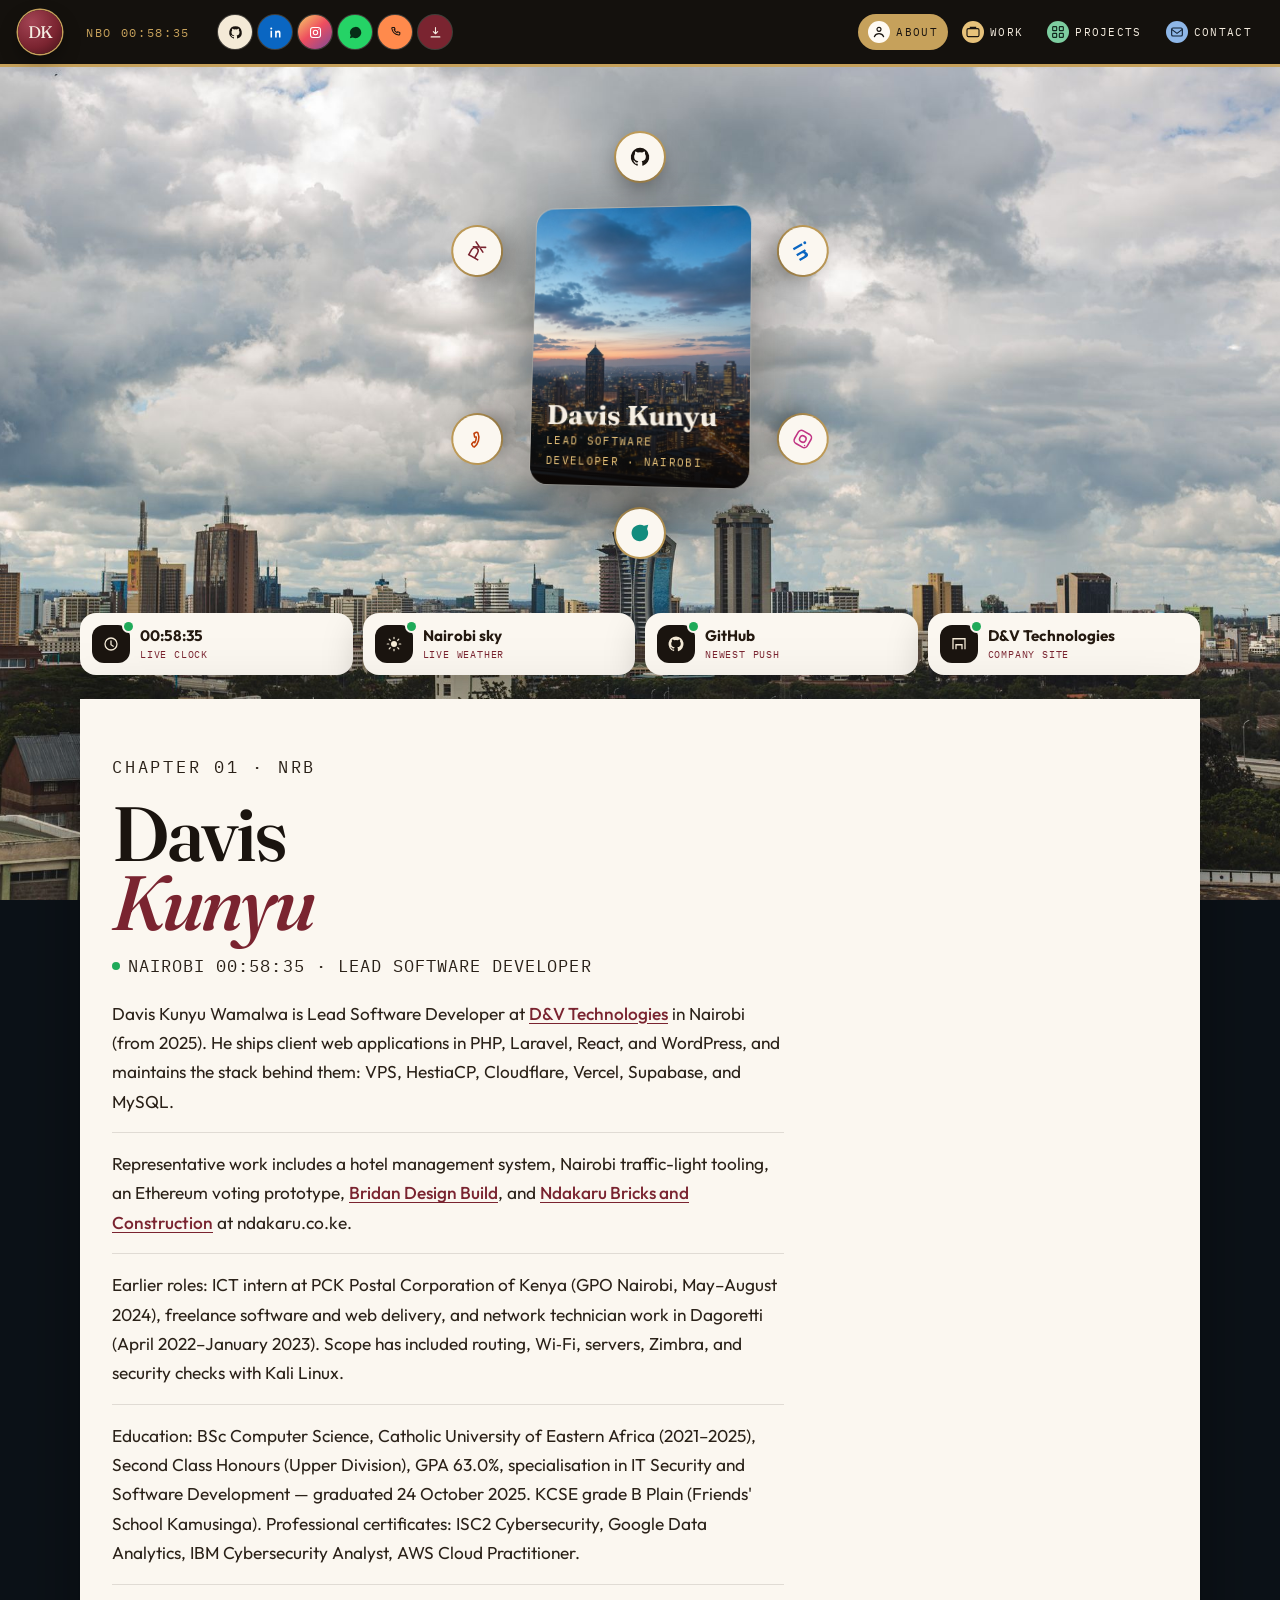
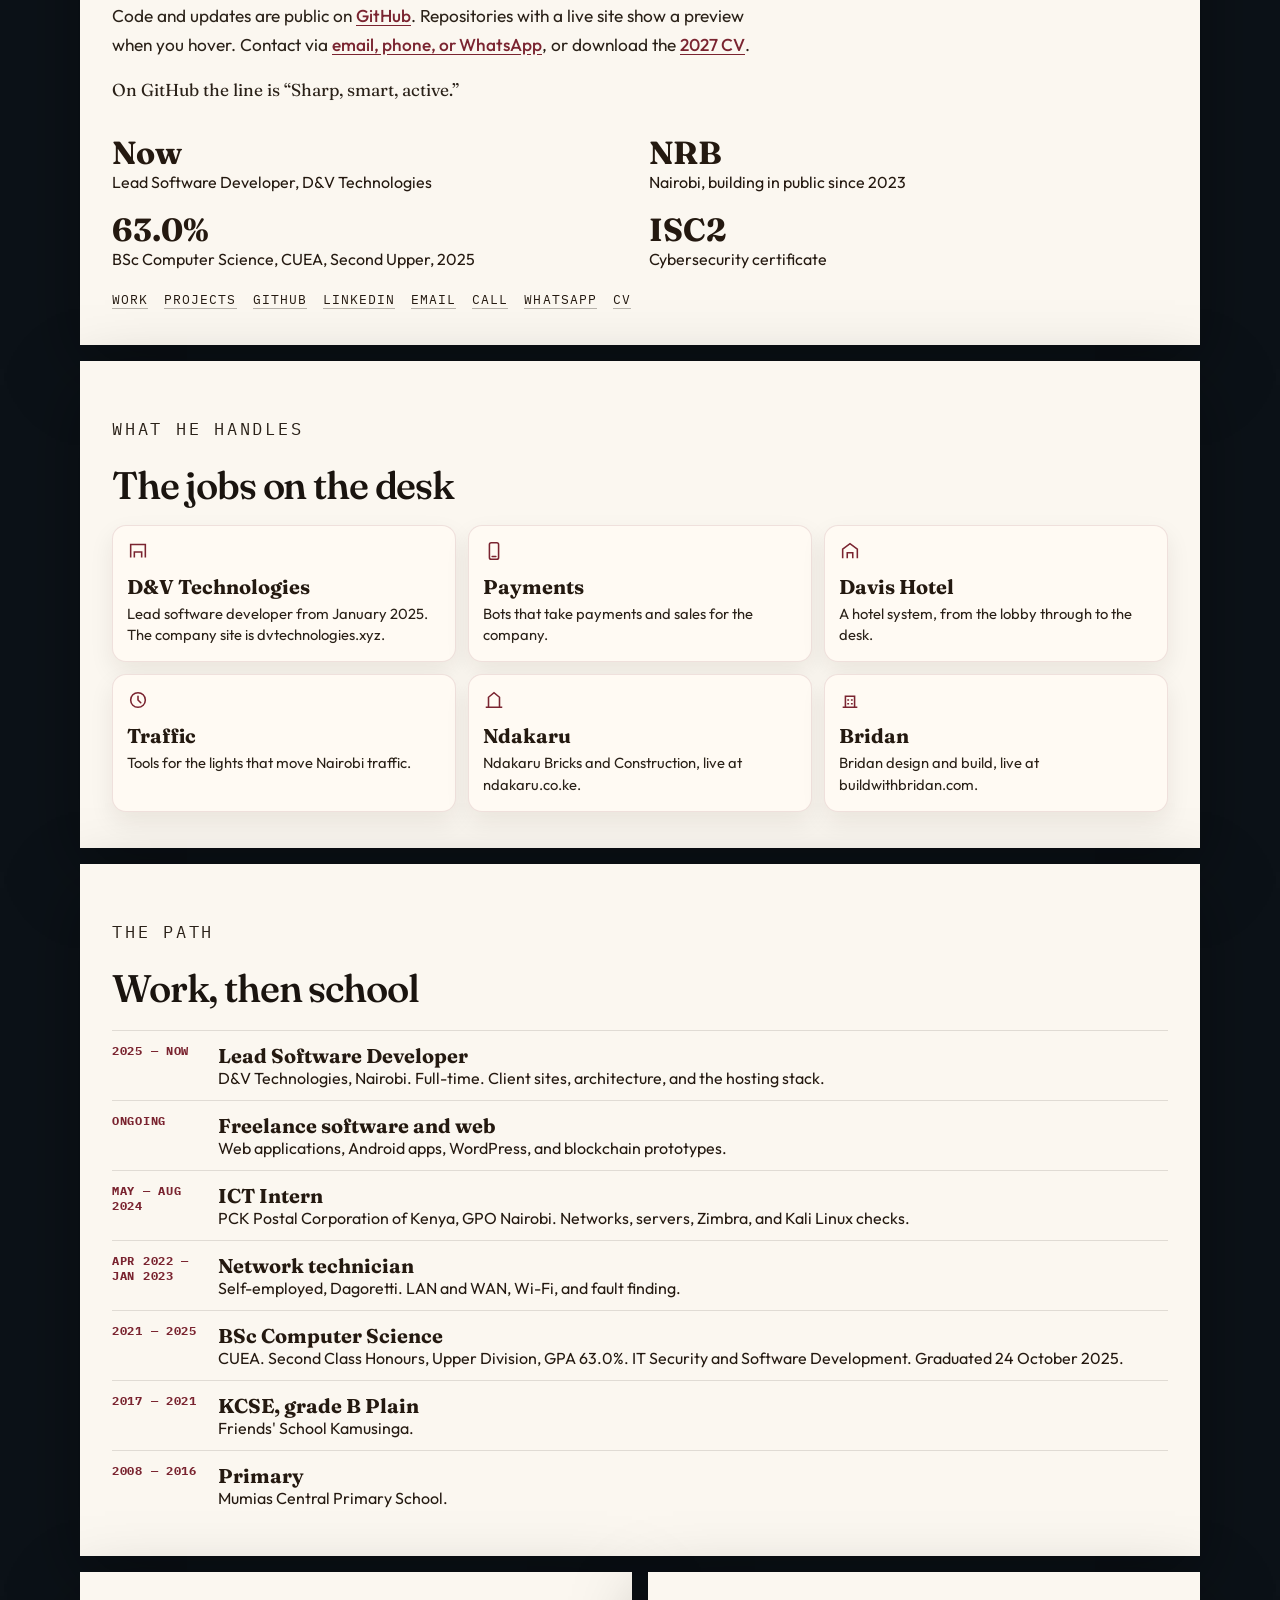
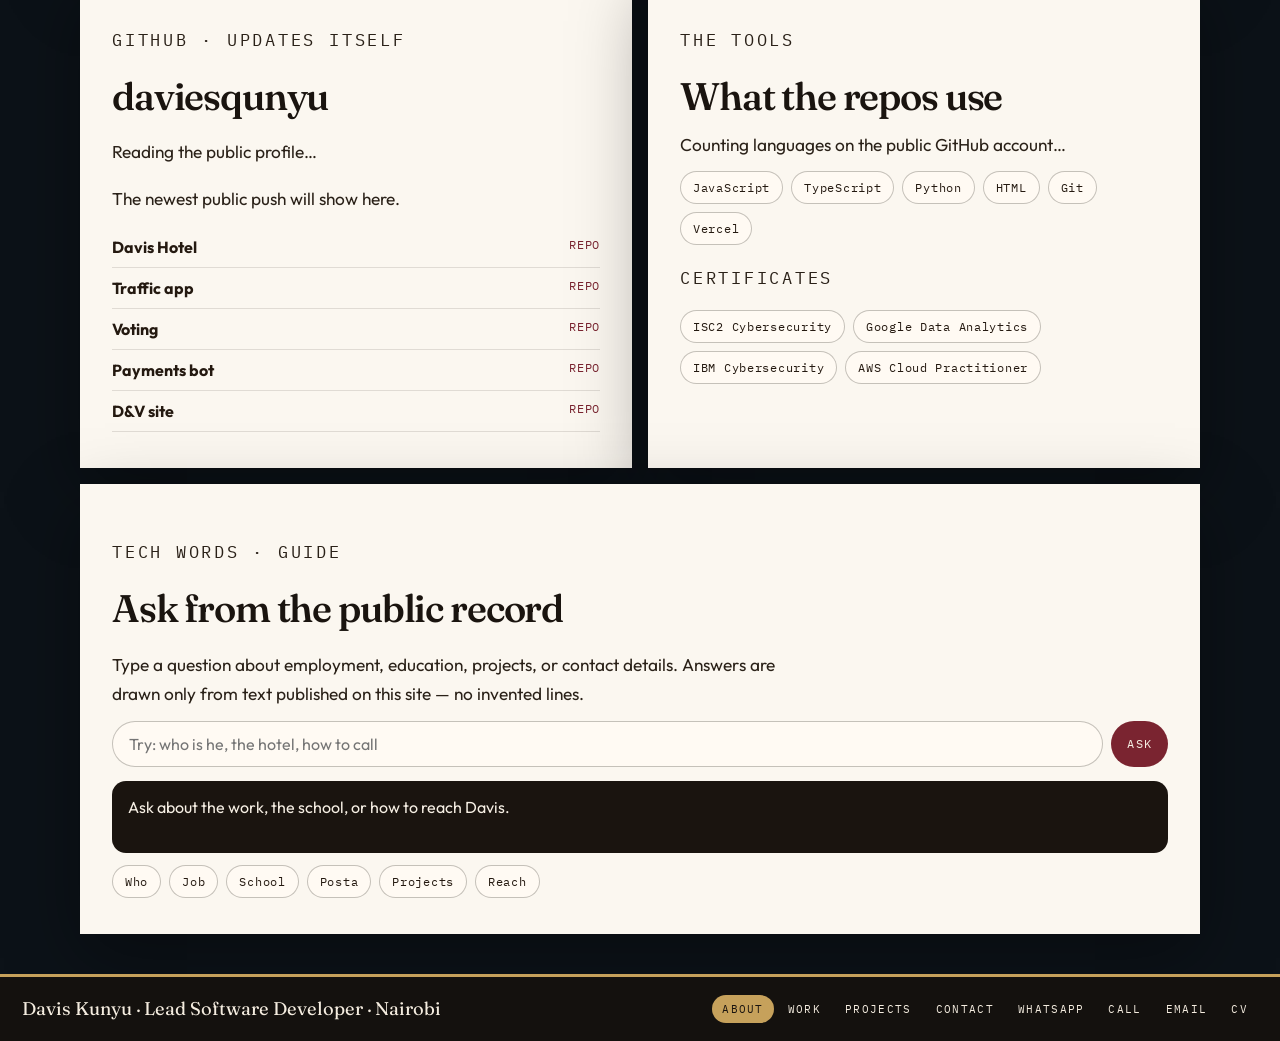
==== commit f0f31b90: "Expand Tech Words synopsis site-wide and cache-bust assets for live deploy. Co-authored-by: Cursor <" ====
--- a/about/index.html
+++ b/about/index.html
@@ -5,9 +5,9 @@
   <meta name="viewport" content="width=device-width, initial-scale=1.0" />
   <title>About — Davis Kunyu</title>
   <meta name="description" content="Davis Kunyu Wamalwa, Lead Software Developer at D&amp;V Technologies in Nairobi. Education, clients, and public GitHub work." />
-  <link rel="icon" href="/favicon.svg?v=4" type="image/svg+xml" />
+  <link rel="icon" href="/favicon.svg?v=5" type="image/svg+xml" />
   <link href="https://fonts.googleapis.com/css2?family=Fraunces:ital,opsz,wght@0,9..144,500;1,9..144,500&family=IBM+Plex+Mono:wght@400;500&family=Outfit:wght@400;500&display=swap" rel="stylesheet" />
-  <link rel="stylesheet" href="/book.css" />
+  <link rel="stylesheet" href="/book.css?v=5" />
 </head>
 <body>
 <header class="top">
@@ -392,6 +392,6 @@
     <a href="/cv.pdf" download="Davis-Kunyu-CV.pdf" aria-label="CV">CV</a>
   </nav>
 </footer>
-<script src="/shell.js"></script>
+<script src="/shell.js?v=5"></script>
 </body>
 </html>
--- a/book.css
+++ b/book.css
@@ -169,10 +169,43 @@
   margin: 0; font-family: var(--mono); font-size: 10px; letter-spacing: 0.16em;
   text-transform: uppercase; color: #7a2430;
 }
-.synopsis-body {
-  margin: 8px 0 12px; font-size: 0.86rem; line-height: 1.45; color: #2a2118;
-}
-.scene-nav { display: flex; flex-wrap: wrap; gap: 6px; }
+.synopsis-title {
+  margin: 4px 0 8px; font-family: var(--serif); font-size: 1.35rem; line-height: 1.1; color: #1a140f;
+}
+.synopsis-body, .synopsis-note {
+  margin: 8px 0 10px; font-size: 0.84rem; line-height: 1.45; color: #2a2118;
+}
+.synopsis-note { margin-top: 12px; font-family: var(--mono); font-size: 10px; letter-spacing: 0.06em; text-transform: uppercase; color: var(--muted); }
+.synopsis-scenes {
+  margin: 10px 0 0; padding: 0 0 0 1.1rem; font-size: 0.8rem; line-height: 1.4; color: #2a2118;
+}
+.synopsis-scenes li { margin: 0 0 6px; }
+.synopsis-scenes strong { font-family: var(--serif); font-weight: 560; color: var(--oxblood); }
+.scene-nav { display: flex; flex-wrap: wrap; gap: 6px; margin-top: 10px; }
+.stage-synopsis {
+  position: relative; z-index: 1; width: min(720px, calc(100vw - 32px));
+  margin-top: 28px; padding: 22px 20px 24px; text-align: left;
+  background: rgba(20, 14, 10, 0.82); border: 1px solid rgba(198, 161, 91, 0.45);
+  border-radius: 12px; color: #f6efe4; backdrop-filter: blur(6px);
+  box-shadow: 0 20px 50px rgba(0, 0, 0, 0.35);
+}
+.stage-synopsis .synopsis-kicker { color: var(--gold); }
+.stage-synopsis .synopsis-title { color: #fffaf3; font-size: clamp(1.8rem, 4vw, 2.4rem); }
+.stage-synopsis .synopsis-lead {
+  margin: 0 0 18px; max-width: 56ch; font-size: 0.98rem; line-height: 1.65; color: #e7dcc8;
+}
+.synopsis-grid {
+  display: grid; grid-template-columns: repeat(2, 1fr); gap: 12px;
+}
+.synopsis-card {
+  padding: 12px 14px; border-radius: 8px;
+  background: rgba(255, 250, 243, 0.06); border: 1px solid rgba(198, 161, 91, 0.28);
+}
+.synopsis-card h3 { margin: 0 0 6px; font-family: var(--serif); font-size: 1.1rem; }
+.synopsis-card h3 a { color: var(--gold); text-decoration: none; }
+.synopsis-card h3 a:hover { color: #fffaf3; }
+.synopsis-card p { margin: 0; font-size: 0.86rem; line-height: 1.5; color: #d9cbb8; }
+@media (max-width: 560px) { .synopsis-grid { grid-template-columns: 1fr; } }
 .scene-nav button {
   width: 34px; height: 34px; border-radius: 50%; border: 1px solid #c6a15b;
   background: #fffaf3; color: #1a140f; font-family: var(--mono); font-size: 11px;
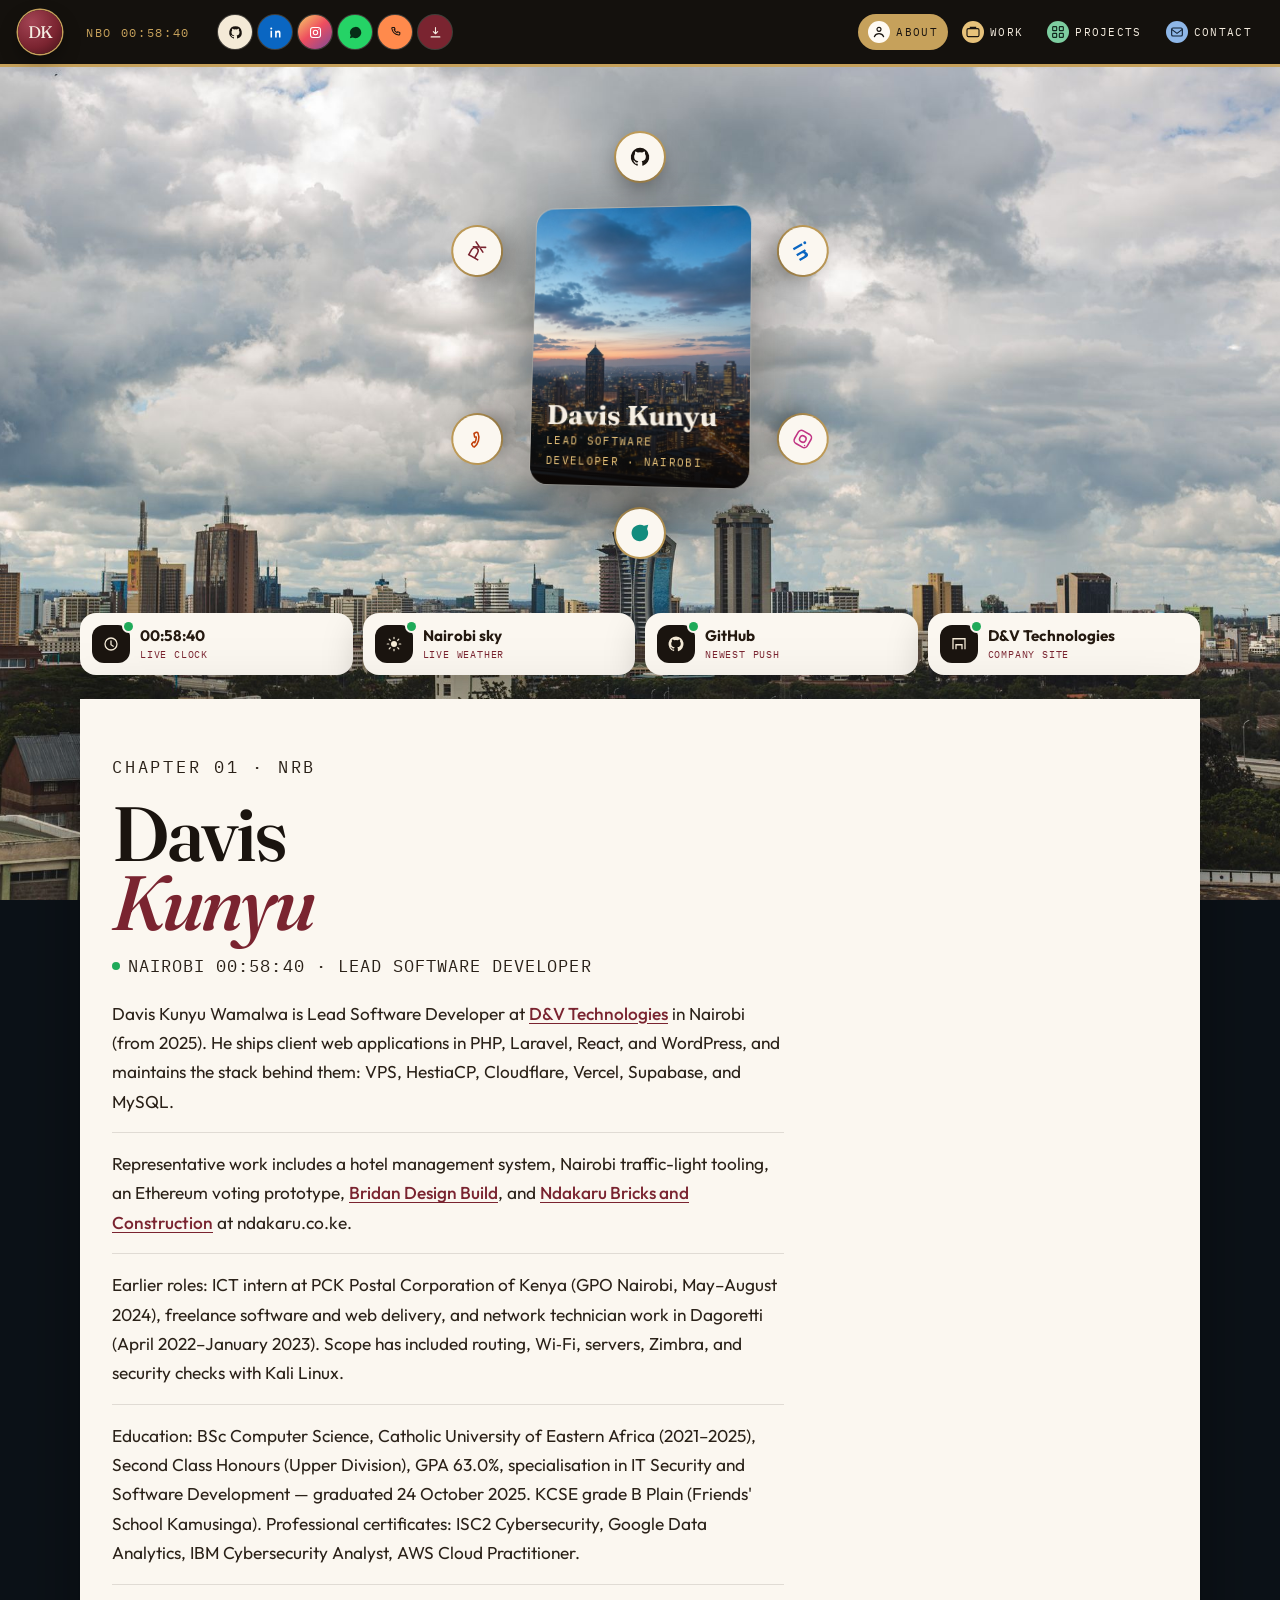
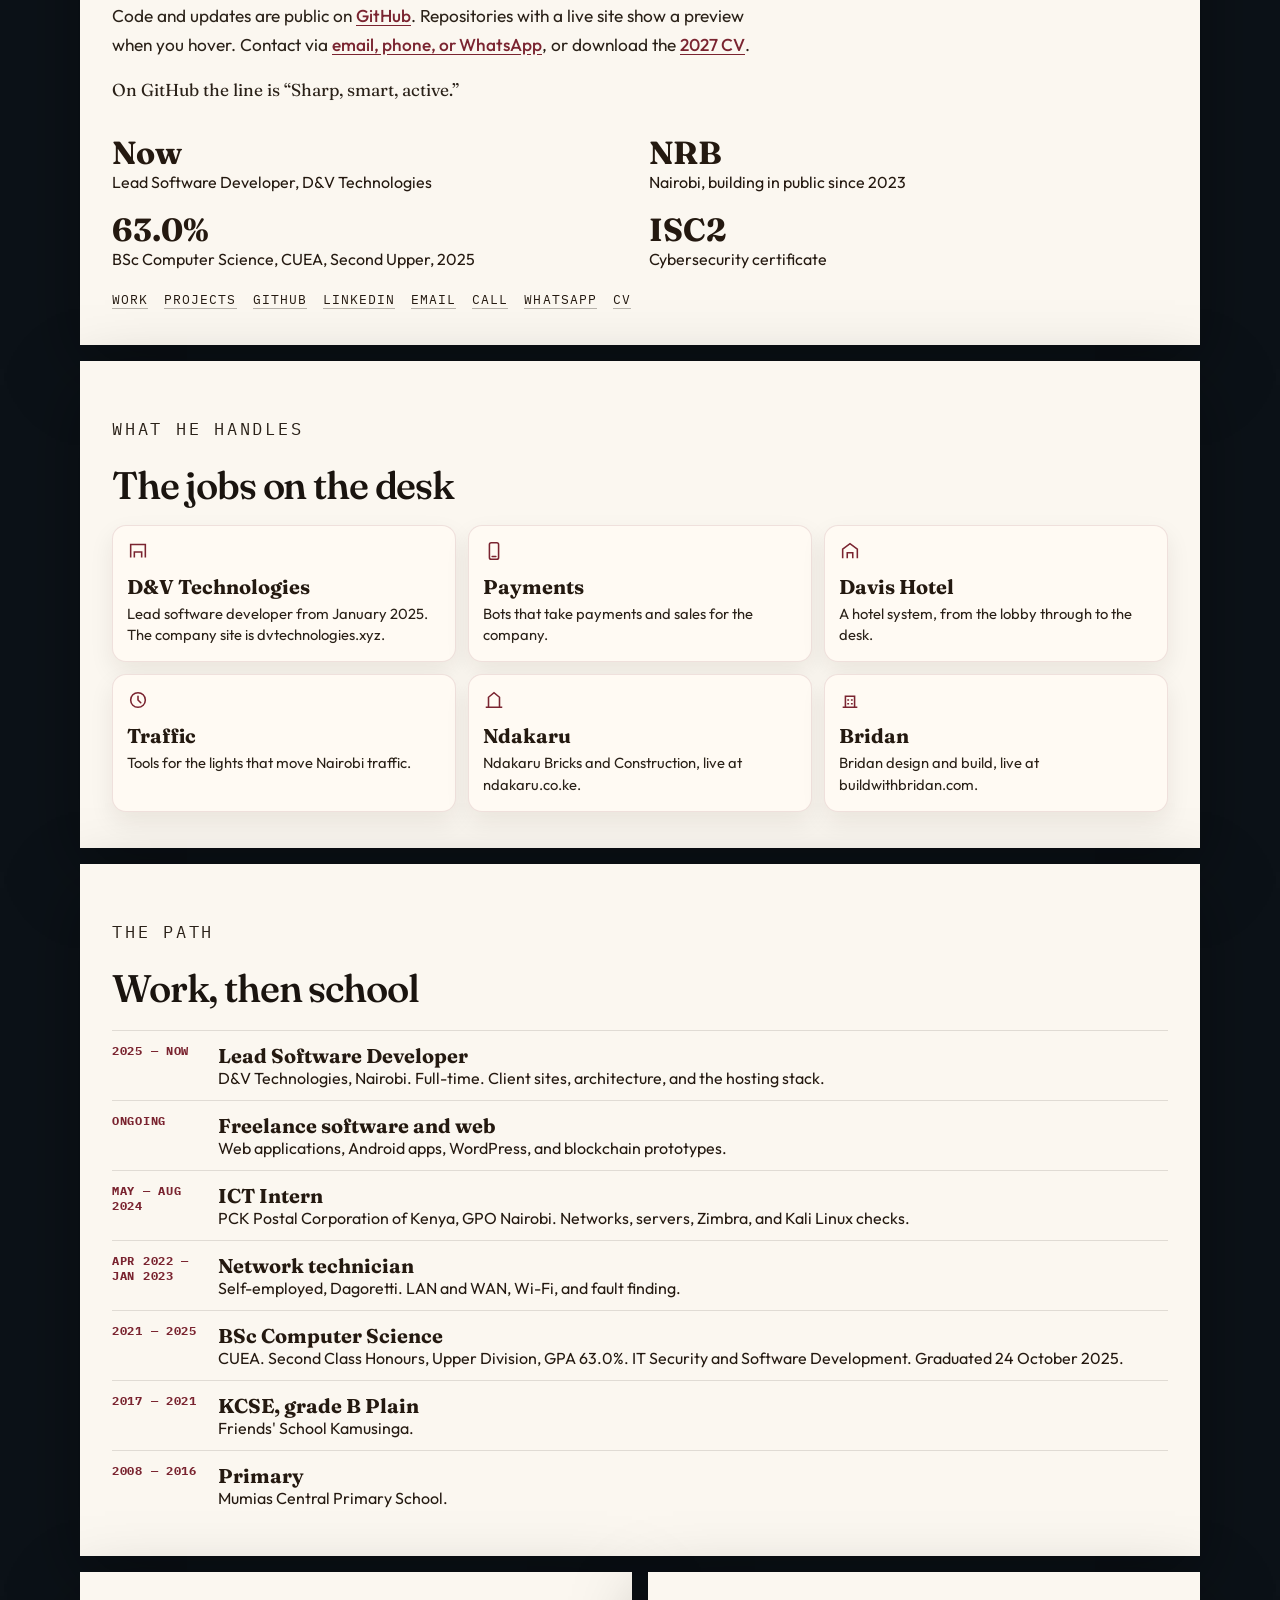
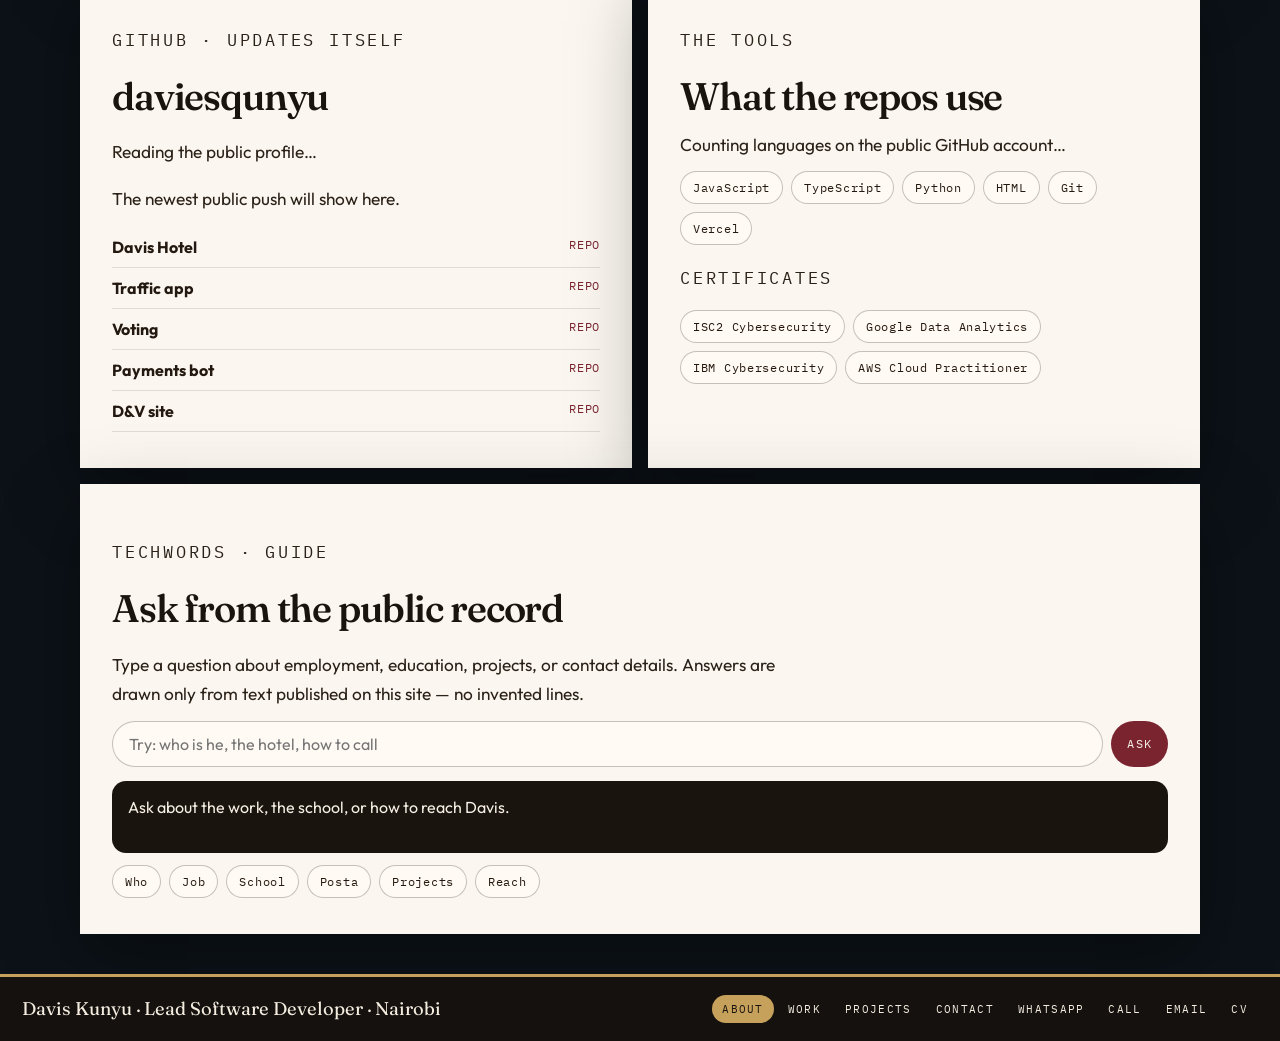
==== commit b4eec689: "Rebrand home to Techwords, fix the reel controls, and drop the bottom synopsis. Co-authored-by: Curs" ====
--- a/about/index.html
+++ b/about/index.html
@@ -5,9 +5,9 @@
   <meta name="viewport" content="width=device-width, initial-scale=1.0" />
   <title>About — Davis Kunyu</title>
   <meta name="description" content="Davis Kunyu Wamalwa, Lead Software Developer at D&amp;V Technologies in Nairobi. Education, clients, and public GitHub work." />
-  <link rel="icon" href="/favicon.svg?v=5" type="image/svg+xml" />
+  <link rel="icon" href="/favicon.svg?v=6" type="image/svg+xml" />
   <link href="https://fonts.googleapis.com/css2?family=Fraunces:ital,opsz,wght@0,9..144,500;1,9..144,500&family=IBM+Plex+Mono:wght@400;500&family=Outfit:wght@400;500&display=swap" rel="stylesheet" />
-  <link rel="stylesheet" href="/book.css?v=5" />
+  <link rel="stylesheet" href="/book.css?v=6" />
 </head>
 <body>
 <header class="top">
@@ -179,7 +179,7 @@
         </div>
       </aside>
       <section class="copy span" id="ask-book">
-        <p class="kicker">Tech Words · guide</p>
+        <p class="kicker">Techwords · guide</p>
         <h2>Ask from the public record</h2>
         <p class="lede">Type a question about employment, education, projects, or contact details. Answers are drawn only from text published on this site — no invented lines.</p>
         <form class="ask" id="ask">
@@ -392,6 +392,6 @@
     <a href="/cv.pdf" download="Davis-Kunyu-CV.pdf" aria-label="CV">CV</a>
   </nav>
 </footer>
-<script src="/shell.js?v=5"></script>
+<script src="/shell.js?v=6"></script>
 </body>
 </html>
--- a/book.css
+++ b/book.css
@@ -124,7 +124,22 @@
   position: relative; width: min(340px, 86vw); height: min(480px, 62vh);
   border: 0; padding: 0; margin: 0; background: transparent; perspective: 1600px;
 }
-.volume-cover { cursor: pointer; }
+.brand-word {
+  display: none; margin-left: 10px; font-family: var(--serif); font-size: 1.15rem;
+  letter-spacing: -0.02em; color: var(--gold);
+}
+.home-techwords .brand .brand-word { display: inline; }
+.volume-cover {
+  cursor: pointer; border: 0; width: 100%; height: 100%; font: inherit; text-align: left;
+}
+.volume-cover:disabled { cursor: default; pointer-events: none; }
+.cover-title {
+  font-family: var(--serif); font-weight: 560;
+  font-size: clamp(2.4rem, 6vw, 3.2rem); line-height: 0.95; letter-spacing: -0.02em;
+}
+.scene-nav { margin-bottom: 4px; }
+.book-controls .scene-nav[hidden] { display: none; }
+.stage-synopsis { display: none !important; }
 .leaf {
   height: 100%; padding: 32px 24px 28px 42px;
   display: flex; flex-direction: column; justify-content: center; gap: 4px;
@@ -514,7 +529,7 @@
 .plate-shot { display: block; text-decoration: none; color: inherit; }
 .plate .cap { display: block; padding: 12px 2px 0; }
 .plate img { height: 360px; width: 100%; object-fit: cover; }
-.plate .domain {
+.plate .cap .domain {
   display: inline-block; margin-top: 8px; color: var(--live);
   font-family: var(--mono); font-size: 12px; letter-spacing: 0.03em; text-decoration: none;
   border-bottom: 1px solid rgba(183,240,200,.55);
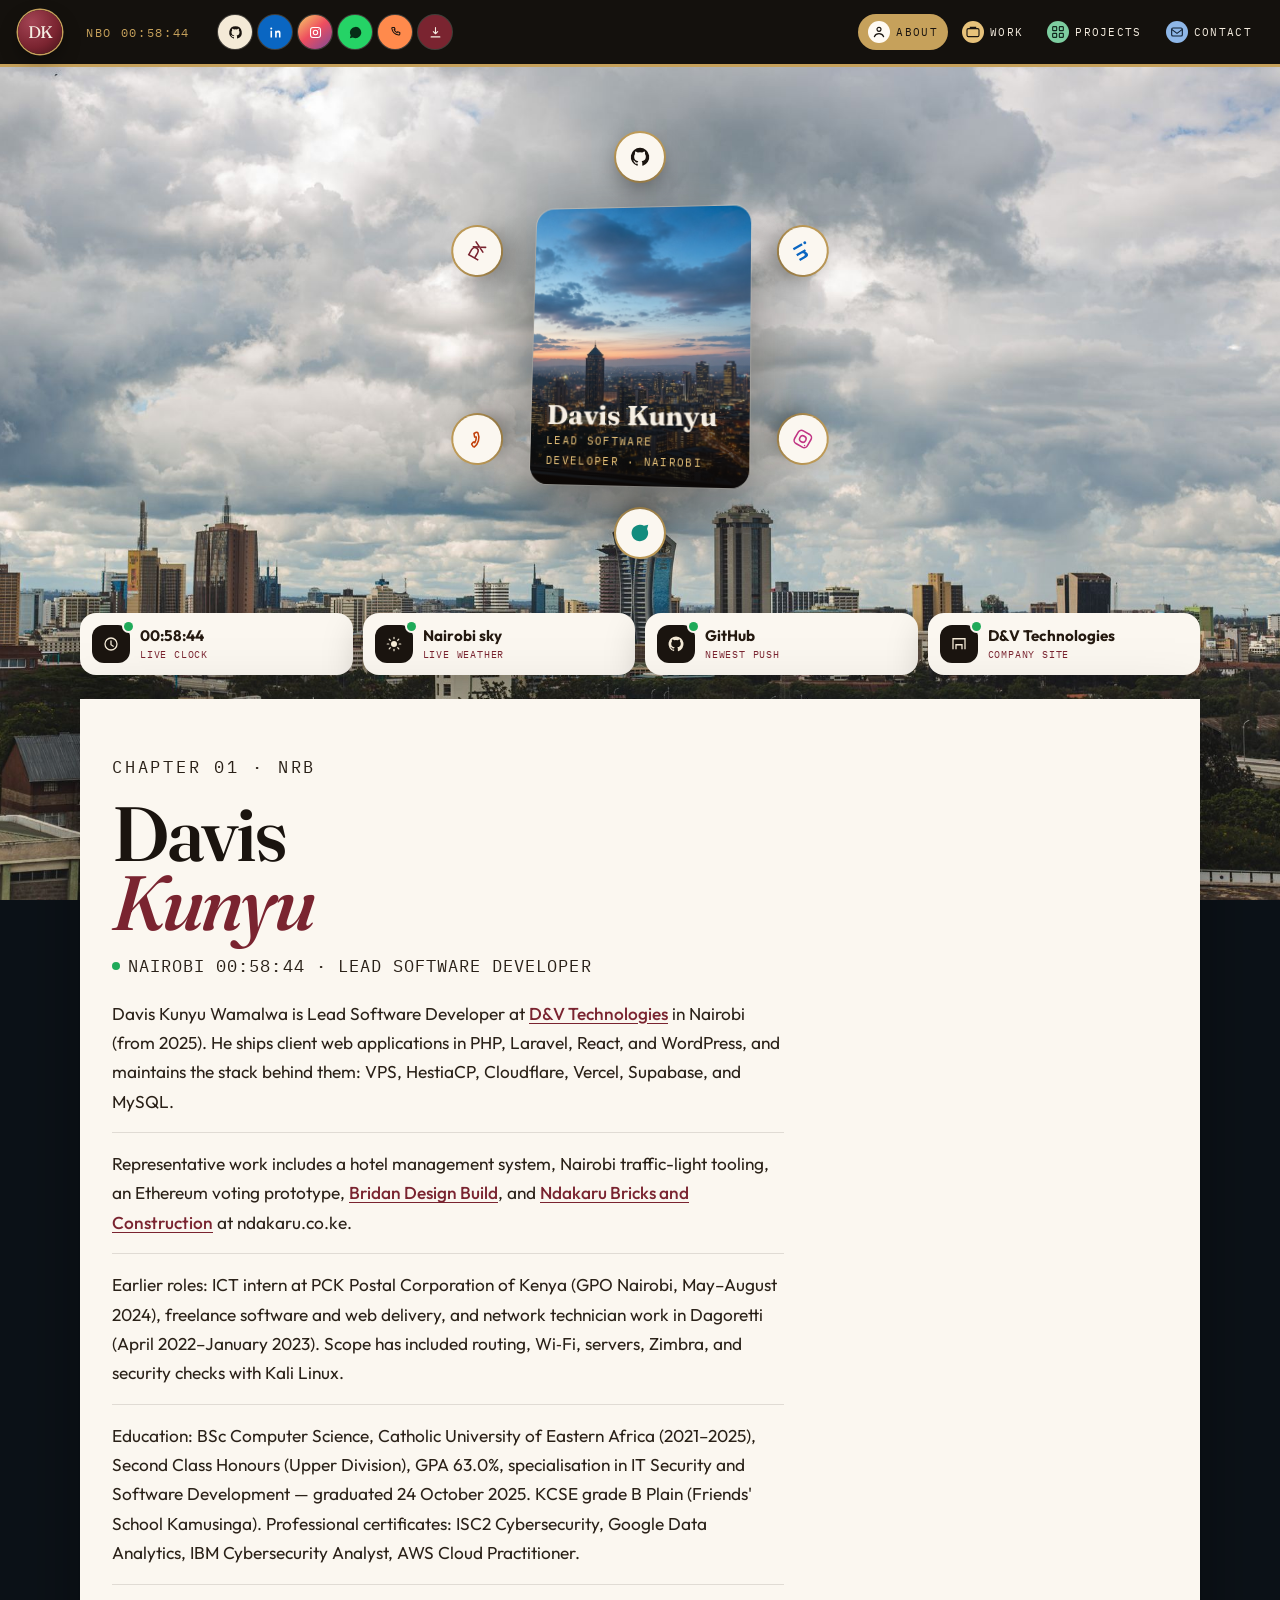
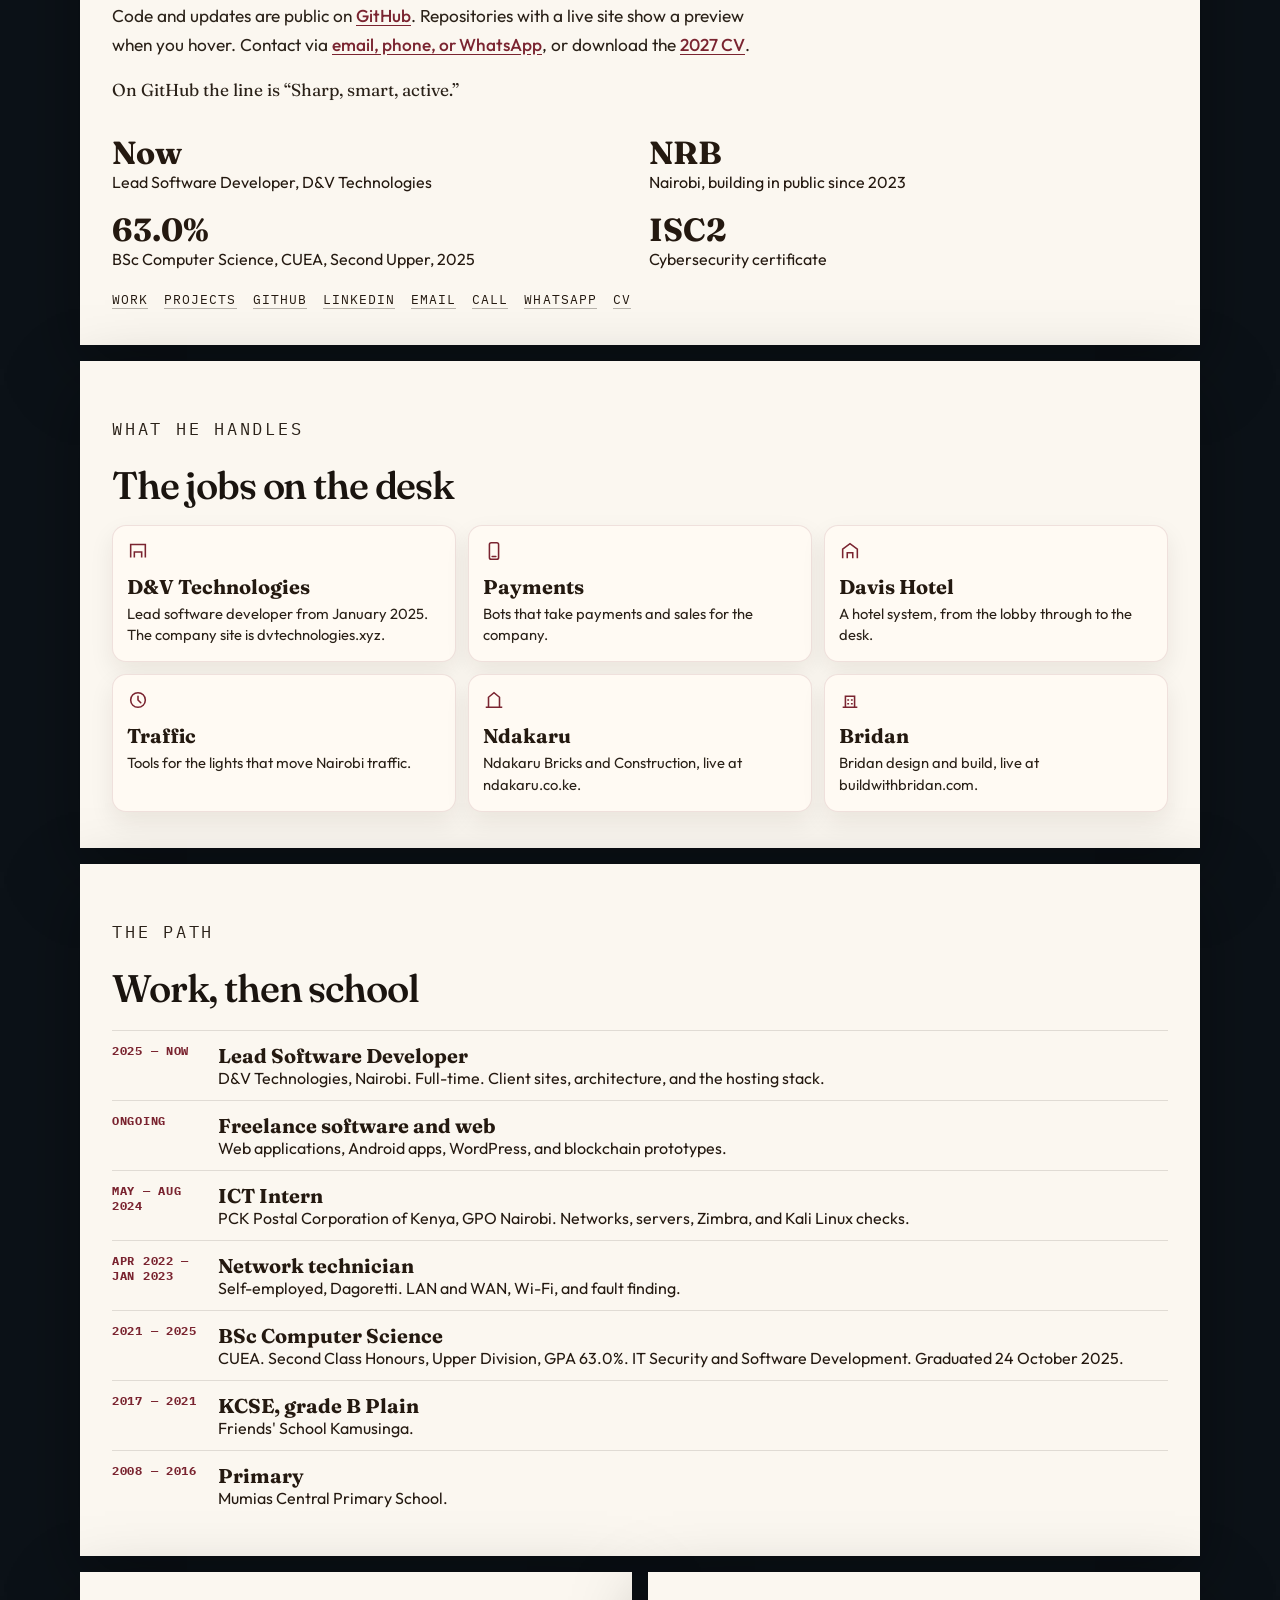
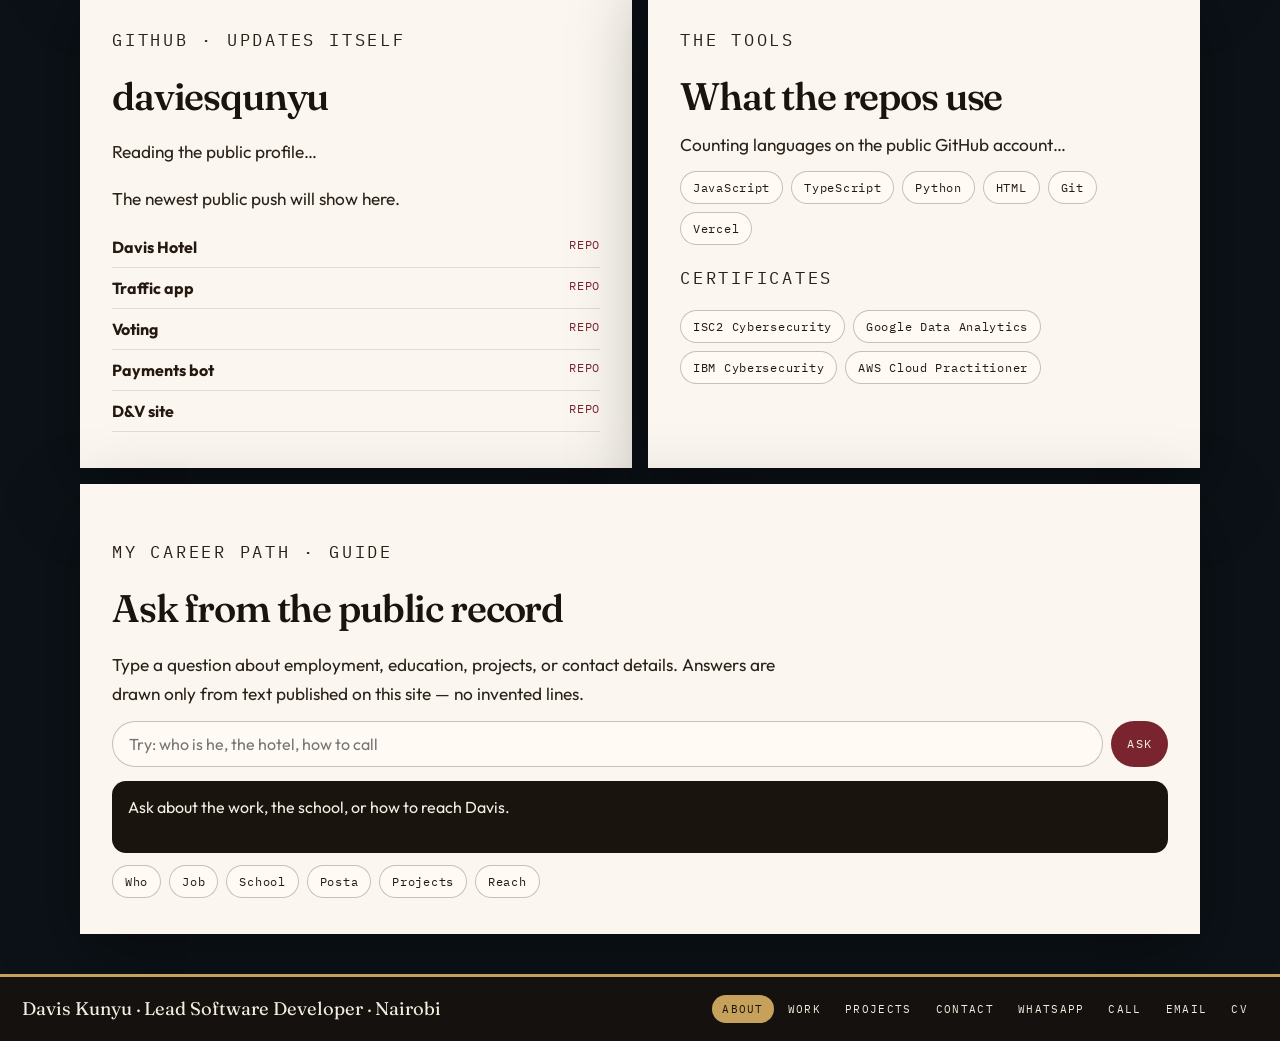
==== commit f3434674: "Rebrand home from Field Notes lineage to My Career Path. Co-authored-by: Cursor <cursoragent@cursor." ====
--- a/about/index.html
+++ b/about/index.html
@@ -179,7 +179,7 @@
         </div>
       </aside>
       <section class="copy span" id="ask-book">
-        <p class="kicker">Techwords · guide</p>
+        <p class="kicker">My Career Path · guide</p>
         <h2>Ask from the public record</h2>
         <p class="lede">Type a question about employment, education, projects, or contact details. Answers are drawn only from text published on this site — no invented lines.</p>
         <form class="ask" id="ask">
--- a/book.css
+++ b/book.css
@@ -10,6 +10,12 @@
   --live: #b7f0c8;
   --muted: #5c4f42;
   --rule: rgba(26, 20, 15, 0.12);
+  --term-bg: #0b1410;
+  --term-panel: #0e1a14;
+  --term-green: #5dffa8;
+  --term-green-dim: #3cb87a;
+  --term-key: #9ef0c4;
+  --term-str: #b7f0c8;
   --serif: "Fraunces", "Iowan Old Style", Georgia, serif;
   --sans: "Outfit", "Avenir Next", sans-serif;
   --mono: "IBM Plex Mono", ui-monospace, monospace;
@@ -106,9 +112,11 @@
 .ribbon a.on { color: var(--oxblood); }
 
 .stage {
-  min-height: 100vh; position: relative; display: grid; place-items: center;
+  min-height: 100vh; position: relative; display: grid;
+  place-items: start center; padding-top: 8px;
   overflow: hidden; color: var(--cream); background: #120e0b;
 }
+.home-career .stage, .home-techwords .stage { padding-top: 14px; padding-bottom: 40px; }
 .stage-bg, .wash {
   position: absolute; inset: 0; width: 100%; height: 100%; object-fit: cover;
   pointer-events: none;
@@ -119,7 +127,52 @@
 .opener {
   position: relative; z-index: 1;
   display: flex; flex-direction: column; align-items: center;
-}
+  width: min(560px, 100%); padding: 18px 16px 32px;
+}
+.visually-hidden {
+  position: absolute; width: 1px; height: 1px; padding: 0; margin: -1px;
+  overflow: hidden; clip: rect(0, 0, 0, 0); border: 0;
+}
+.code-hero {
+  width: 100%; margin-bottom: 22px;
+  filter: drop-shadow(0 16px 40px rgba(0, 0, 0, 0.55));
+}
+.code-window {
+  border-radius: 10px; overflow: hidden;
+  border: 1px solid rgba(93, 255, 168, 0.35);
+  background: var(--term-panel);
+  box-shadow: 0 0 0 1px rgba(0, 0, 0, 0.4), 0 0 28px rgba(61, 255, 143, 0.08);
+}
+.code-bar {
+  display: flex; align-items: center; gap: 6px; padding: 8px 12px;
+  background: #070d0a; border-bottom: 1px solid rgba(93, 255, 168, 0.2);
+  font-family: var(--mono); font-size: 10px; letter-spacing: 0.06em; color: var(--term-green-dim);
+}
+.code-bar .dot { width: 9px; height: 9px; border-radius: 50%; }
+.dot-r { background: #ff5f57; }
+.dot-y { background: #febc2e; }
+.dot-g { background: #28c840; }
+.code-filename { margin-left: auto; color: var(--term-green); opacity: 0.85; }
+.code-block {
+  margin: 0; padding: 14px 14px 16px; overflow-x: auto;
+  font-family: var(--mono); font-size: clamp(10px, 2.6vw, 12px); line-height: 1.55;
+  color: var(--term-key); background: var(--term-bg);
+  text-align: left;
+}
+.c-line { display: block; white-space: pre;
+}
+.c-kw { color: #7ee8b0; }
+.c-hl { color: var(--term-green); font-weight: 500; text-shadow: 0 0 12px rgba(93, 255, 168, 0.35); }
+.c-id { color: #e8fff3; }
+.c-key { color: var(--term-green-dim); }
+.c-str { color: var(--term-str); }
+.c-fn { color: #8eb7e8; }
+.c-cursor {
+  display: inline-block; width: 8px; height: 1.1em; margin-left: 2px;
+  vertical-align: text-bottom; background: var(--term-green);
+  animation: term-blink 1s step-end infinite;
+}
+@keyframes term-blink { 50% { opacity: 0; } }
 .volume {
   position: relative; width: min(340px, 86vw); height: min(480px, 62vh);
   border: 0; padding: 0; margin: 0; background: transparent; perspective: 1600px;
@@ -128,7 +181,8 @@
   display: none; margin-left: 10px; font-family: var(--serif); font-size: 1.15rem;
   letter-spacing: -0.02em; color: var(--gold);
 }
-.home-techwords .brand .brand-word { display: inline; }
+.home-career .brand .brand-word, .home-techwords .brand .brand-word { display: inline; }
+.brand-word { max-width: 11rem; line-height: 1.15; font-size: 1rem; }
 .volume-cover {
   cursor: pointer; border: 0; width: 100%; height: 100%; font: inherit; text-align: left;
 }
@@ -157,22 +211,39 @@
   transform: translate(10px, 6px);
   box-shadow: 0 30px 70px rgba(0,0,0,.5);
 }
-.volume-cover {
+.volume-terminal .volume-pages {
+  border: 1px solid rgba(93, 255, 168, 0.25);
+  box-shadow: 0 30px 70px rgba(0,0,0,.55), 0 0 24px rgba(93, 255, 168, 0.06);
+}
+.terminal-cover {
   background:
-    radial-gradient(circle at 20% 10%, rgba(255,220,160,.18), transparent 40%),
-    linear-gradient(160deg, #8a3140, #5c1822 60%, #3d1016);
-  color: #f6efe4; transform-origin: left center; transform-style: preserve-3d;
+    linear-gradient(165deg, #0e1a14 0%, #0a120e 45%, #070d0a 100%);
+  color: var(--term-key); transform-origin: left center; transform-style: preserve-3d;
   transition: transform 1.05s cubic-bezier(.2,.7,.2,1);
-  display: flex; flex-direction: column; justify-content: space-between;
-  padding: 1.5rem 1.3rem; text-align: left;
-  box-shadow: inset 0 0 0 1px rgba(244,234,215,.28), 8px 0 0 #4a121b;
-}
-.volume-cover small, .volume-cover em {
-  font-family: var(--mono); letter-spacing: 0.18em; text-transform: uppercase; font-style: normal; font-size: 11px;
-}
-.volume-cover strong {
-  font-family: var(--serif); font-weight: 560; font-size: clamp(2.6rem, 6vw, 3.4rem); line-height: 0.9; letter-spacing: -0.03em;
-}
+  display: flex; flex-direction: column; justify-content: center; gap: 14px;
+  padding: 1.4rem 1.2rem; text-align: left; overflow: hidden;
+  box-shadow: inset 0 0 0 1px rgba(93, 255, 168, 0.3), 8px 0 0 #061008;
+}
+.cover-scan {
+  position: absolute; inset: 0; pointer-events: none; opacity: 0.12;
+  background: repeating-linear-gradient(0deg, transparent, transparent 2px, rgba(93, 255, 168, 0.15) 2px, rgba(93, 255, 168, 0.15) 3px);
+}
+.cover-code {
+  position: relative; z-index: 1;
+  font-family: var(--mono); font-size: clamp(11px, 2.8vw, 13px); line-height: 1.65;
+  white-space: pre-wrap; color: var(--term-key);
+}
+.cover-code .cover-brand {
+  font-size: clamp(1.6rem, 4.5vw, 2.1rem); display: inline;
+  letter-spacing: -0.03em;
+}
+.cover-cta {
+  position: relative; z-index: 1; font-family: var(--mono); font-style: normal;
+  font-size: 10px; letter-spacing: 0.14em; text-transform: uppercase;
+  color: var(--term-green); opacity: 0.9;
+}
+.terminal-cover:hover { box-shadow: inset 0 0 0 1px rgba(93, 255, 168, 0.55), 0 0 20px rgba(93, 255, 168, 0.12); }
+.volume-cover small, .volume-cover em { font-family: var(--mono); }
 .volume.is-open .volume-cover { transform: rotateY(-158deg); }
 .volume-pages { overflow: hidden; }
 .synopsis {
